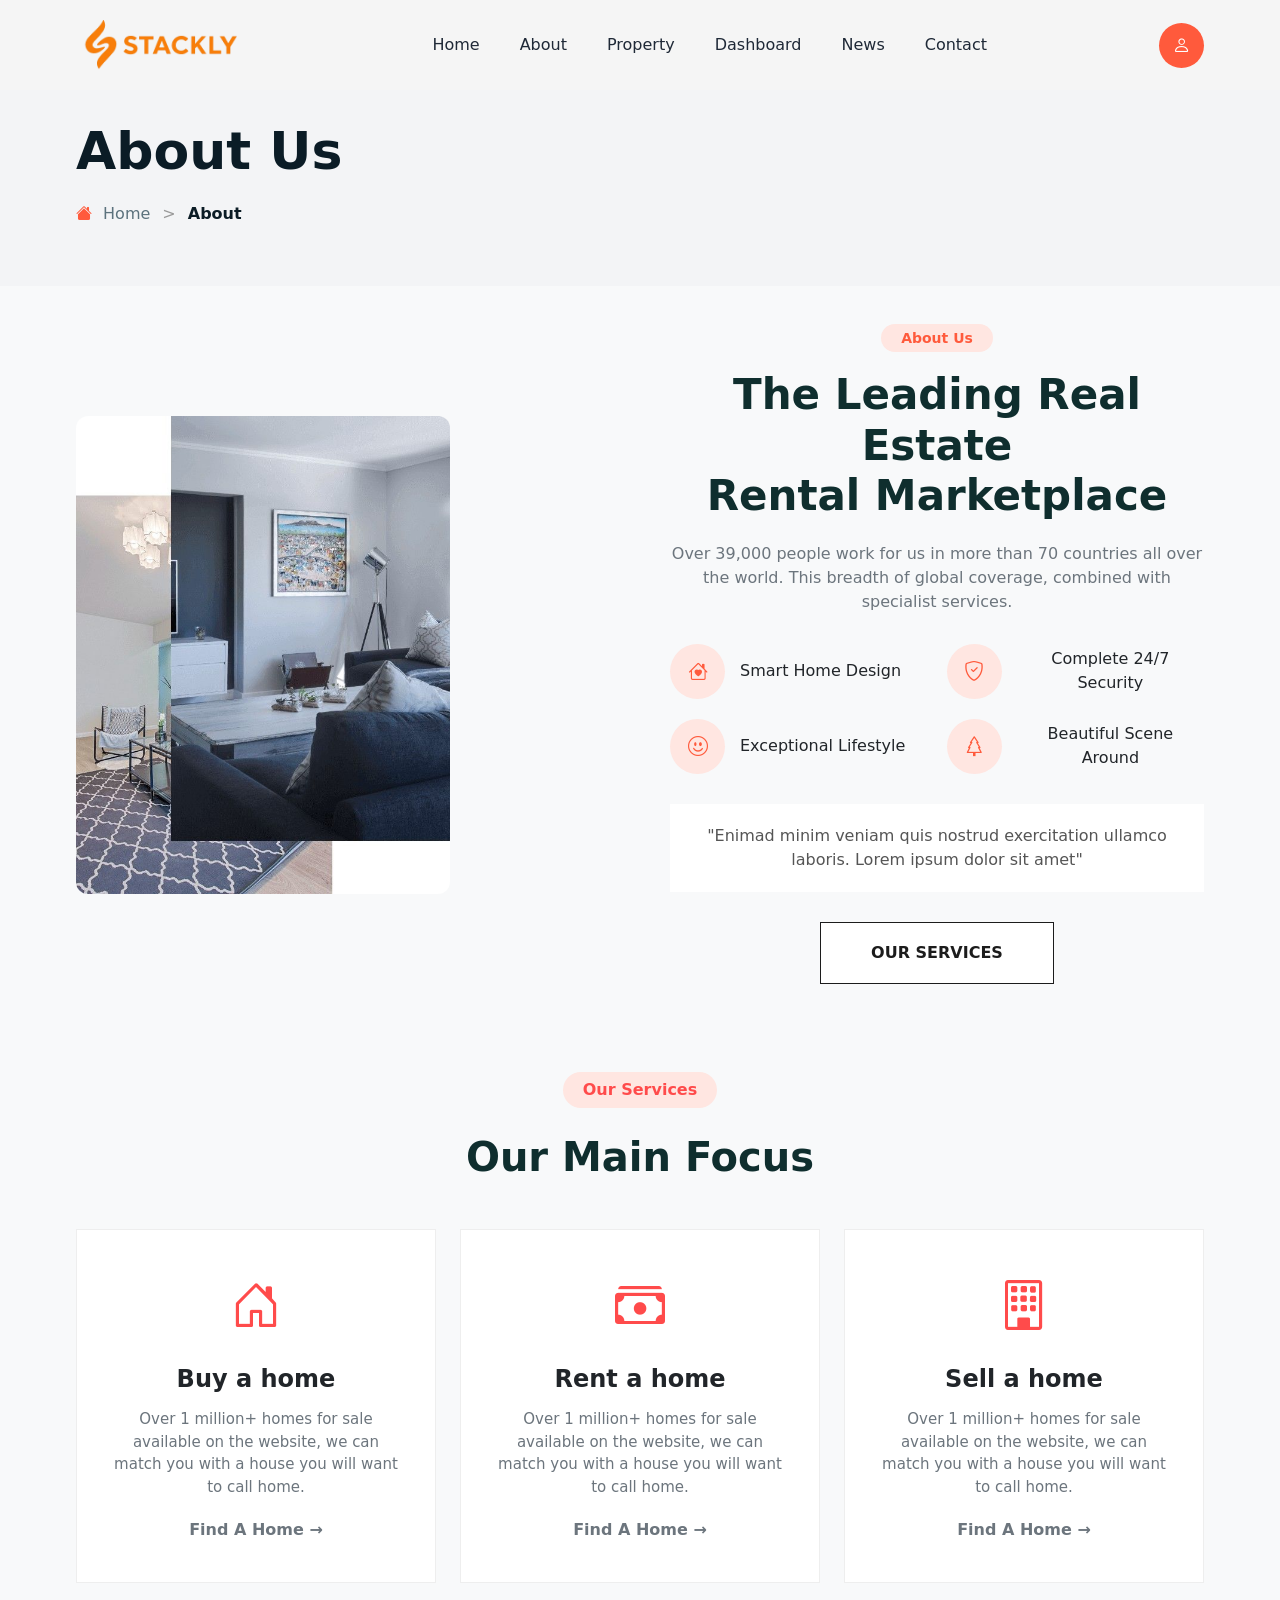
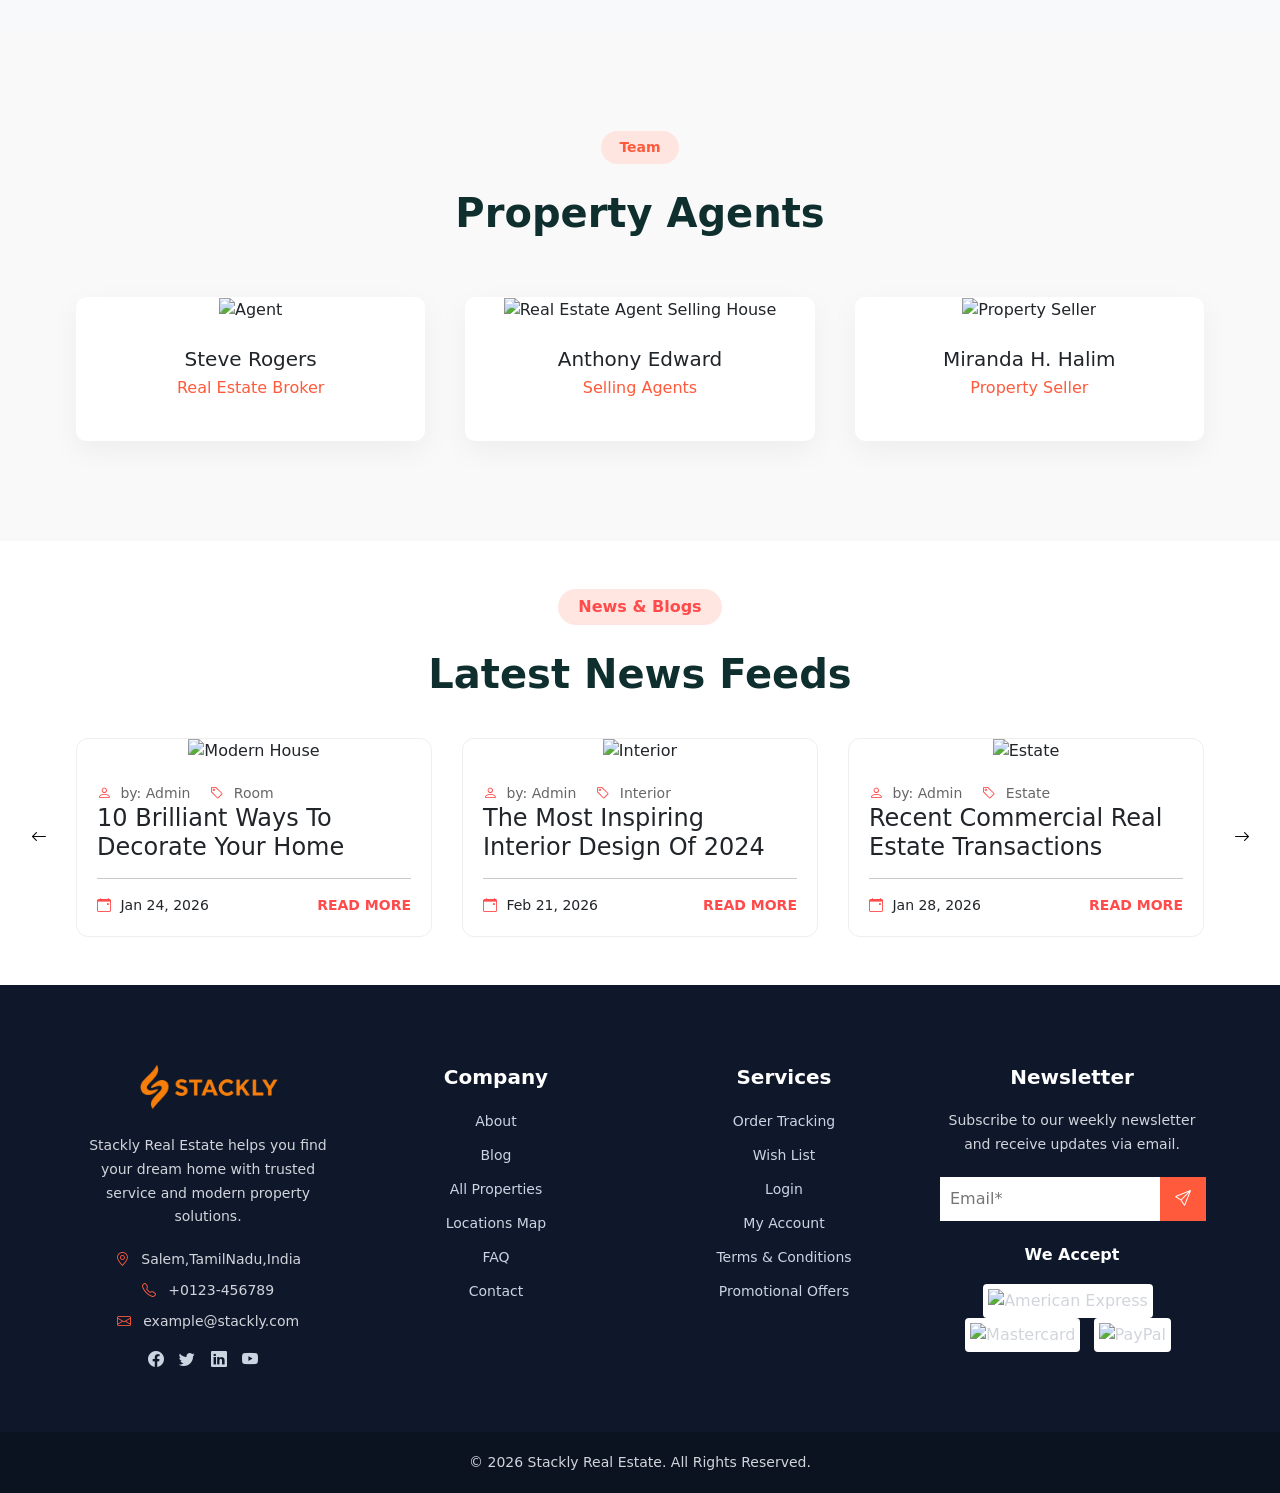
==== about.html @ e9a2924c "Add files via upload" ====
<!DOCTYPE html>
<html lang="en">
<head>
    <meta charset="UTF-8">
    <meta name="viewport" content="width=device-width, initial-scale=1.0">
    <title>About Us</title>
     <link href="https://cdn.jsdelivr.net/npm/bootstrap@5.3.2/dist/css/bootstrap.min.css" rel="stylesheet">
    <link href="https://cdn.jsdelivr.net/npm/bootstrap-icons@1.11.3/font/bootstrap-icons.css" rel="stylesheet">
    <link rel="stylesheet" href="style.css">
    <link rel="stylesheet" href="login.css">
    <link rel="stylesheet" href="about.css">
</head>
<body>
   <nav class="navbar navbar-expand-lg custom-navbar fixed-top">
  <div class="container">

    <!-- Logo -->
    <a class="navbar-brand" href="#">
      <img src="orglogo.webp" alt="Stackly" class="navbar-logo">
    </a>

    <!-- Toggle Button -->
    <button class="navbar-toggler" type="button"
            data-bs-toggle="collapse"
            data-bs-target="#mainNavbar">
      <span class="navbar-toggler-icon"></span>
    </button>

    <!-- Collapsible Content -->
    <div class="collapse navbar-collapse justify-content-between" id="mainNavbar">

      <!-- Menu -->
      <ul class="navbar-nav mx-auto">

        <li class="nav-item dropdown">
          <a class="nav-link dropdown-toggle" href="#"
             data-bs-toggle="dropdown">
            Home
          </a>
          <ul class="dropdown-menu">
            <li><a class="dropdown-item" href="index.html">Home 01</a></li>
            <li><a class="dropdown-item" href="#">Home 02</a></li>
          </ul>
        </li>

        <li class="nav-item">
          <a class="nav-link" href="about.html">About</a>
        </li>

        <li class="nav-item">
          <a class="nav-link" href="properties.html">Property</a>
        </li>

        <li class="nav-item">
          <a class="nav-link" href="dashboard.html">Dashboard</a>
        </li>

        <li class="nav-item">
          <a class="nav-link" href="news.html">News</a>
        </li>

        <li class="nav-item">
          <a class="nav-link" href="contact.html">Contact</a>
        </li>

      </ul>

<div class="dropdown profile-dropdown">
  <div class="user-circle dropdown-toggle"
       data-bs-toggle="dropdown">
    <i class="bi bi-person"></i>
  </div>

  <ul class="dropdown-menu dropdown-menu-end">
    <li><a class="dropdown-item" href="login.html">Login</a></li>
    <li><a class="dropdown-item" href="register.html">Register</a></li>
  </ul>
</div>

    </div>
  </div>
</nav>
<section class="about-header">
  <div class="container">
    <h1 class="about-title">About Us</h1>

    <div class="breadcrumb-area">
      <a href="index.html" class="home-link">
        <i class="bi bi-house-fill"></i> Home
      </a>
      <span class="separator">></span>
      <span class="current-page">About</span>
    </div>
  </div>
</section>

<section class="about-section">
  <div class="container about-wrapper">
    <div class="about-image">
      <img src="aboutimgestate.jpeg" alt="">
    </div>
    <div class="about-content">

      <span class="about-badge">About Us</span>

      <h2>The Leading Real Estate<br>Rental Marketplace</h2>

      <p class="about-text">
        Over 39,000 people work for us in more than 70 countries all over the world.
        This breadth of global coverage, combined with specialist services.
      </p>
      <div class="about-features">

        <div class="feature-item">
          <div class="feature-icon">
            <i class="bi bi-house-heart"></i>
          </div>
          <span>Smart Home Design</span>
        </div>

        <div class="feature-item">
          <div class="feature-icon">
            <i class="bi bi-shield-check"></i>
          </div>
          <span>Complete 24/7 Security</span>
        </div>

        <div class="feature-item">
          <div class="feature-icon">
            <i class="bi bi-emoji-smile"></i>
          </div>
          <span>Exceptional Lifestyle</span>
        </div>

        <div class="feature-item">
          <div class="feature-icon">
            <i class="bi bi-tree"></i>
          </div>
          <span>Beautiful Scene Around</span>
        </div>

      </div>
      <div class="about-quote">
        "Enimad minim veniam quis nostrud exercitation ullamco laboris.
        Lorem ipsum dolor sit amet"
      </div>
      <a href="error.html" class="our-service-btn">OUR SERVICES</a>

    </div>
  </div>
</section>
<section class="services-section py-5">
  <div class="container text-center">

    <span class="sub-title">Our Services</span>
    <h2 class="section-title mb-5">Our Main Focus</h2>

    <div class="row g-4">

      <div class="col-lg-4">
        <div class="service-card" onclick="activateCard(this)">
          <div class="icon-box1">
            <i class="bi bi-house-door"></i>
          </div>
          <h4>Buy a home</h4>
          <p>Over 1 million+ homes for sale available on the website, we can match you with a house you will want to call home.</p>
          <a href="error.html">Find A Home  &rarr;</a>
        </div>
      </div>
      <div class="col-lg-4">
        <div class="service-card" onclick="activateCard(this)">
          <div class="icon-box1">
            <i class="bi bi-cash-stack"></i>
          </div>
          <h4>Rent a home</h4>
          <p>Over 1 million+ homes for sale available on the website, we can match you with a house you will want to call home.</p>
          <a href="error.html">Find A Home  &rarr;</a>
        </div>
      </div>
      <div class="col-lg-4">
        <div class="service-card" >
          <div class="icon-box1">
           <i class="bi bi-building"></i>
          </div>
          <h4>Sell a home</h4>
          <p>Over 1 million+ homes for sale available on the website, we can match you with a house you will want to call home.</p>
          <a href="error.html">Find A Home  &rarr;</a>
        </div>
      </div>
       </div>
  </div>
</section>
<section class="team-section">
  <div class="container">

    <span class="sub-title">Team</span>
    <h2 class="section-title">Property Agents</h2>

    <div class="team-grid">
      <div class="team-card">
        <div class="team-img">
         <img src="https://images.unsplash.com/photo-1544723795-3fb6469f5b39?auto=format&fit=crop&w=400&q=70" alt="Agent">
          <div class="team-social">
            <a href="error.html"><i class="bi bi-facebook"></i></a>
            <a href="error.html"><i class="bi bi-twitter"></i></a>
            <a href="error.html"><i class="bi bi-linkedin"></i></a>
          </div>
        </div>
        <div class="team-content">
          <h4>Steve Rogers</h4>
          <p>Real Estate Broker</p>
        </div>
      </div>
      <div class="team-card">
        <div class="team-img">
          <img src="https://images.unsplash.com/photo-1600880292203-757bb62b4baf?auto=format&fit=crop&w=500&q=70" 
     alt="Real Estate Agent Selling House" 
     loading="lazy">
          <div class="team-social">
            <a href="error.html"><i class="bi bi-facebook"></i></a>
            <a href="error.html"><i class="bi bi-twitter"></i></a>
            <a href="error.html"><i class="bi bi-linkedin"></i></a>
          </div>
        </div>
        <div class="team-content">
          <h4>Anthony Edward</h4>
          <p>Selling Agents</p>
        </div>
      </div>
      <div class="team-card">
        <div class="team-img">
          <img src="https://images.unsplash.com/photo-1568602471122-7832951cc4c5?auto=format&fit=crop&w=400&q=70" 
     alt="Property Seller" 
     loading="lazy">
          <div class="team-social">
            <a href="error.html"><i class="bi bi-facebook"></i></a>
            <a href="error.html"><i class="bi bi-twitter"></i></a>
            <a href="error.html"><i class="bi bi-linkedin"></i></a>
          </div>
        </div>
        <div class="team-content">
          <h4>Miranda H. Halim</h4>
          <p>Property Seller</p>
        </div>
      </div>

    </div>
  </div>
  
</section>
<br>
  <br>
<section class="news-section">
  <div class="container">

    <span class="sub-title">News & Blogs</span>
    <h2 class="section-title">Latest News Feeds</h2>

    <div class="news-wrapper">
      <button class="slider-btns left-news" id="newsPrevBtn">
        <i class="bi bi-arrow-left"></i>
      </button>

      <div class="news-container">
        <div class="news-slider" id="newsSlider">
          <div class="news-card">
            <img src="https://images.unsplash.com/photo-1600585154340-be6161a56a0c" alt="Modern House">

            <div class="news-content">

              <div class="meta-row">
                <span><i class="bi bi-person"></i> by: Admin</span>
                <span><i class="bi bi-tag"></i> Room</span>
              </div>

              <h4>10 Brilliant Ways To Decorate Your Home</h4>

              <hr>

              <div class="bottom-row">
                <span><i class="bi bi-calendar-event"></i> Jan 24, 2026</span>
                <a href="error.html">READ MORE</a>
              </div>

            </div>
          </div>
          <div class="news-card">
            <img src="https://images.unsplash.com/photo-1505693416388-ac5ce068fe85" alt="Interior">

            <div class="news-content">

              <div class="meta-row">
                <span><i class="bi bi-person"></i> by: Admin</span>
                <span><i class="bi bi-tag"></i> Interior</span>
              </div>

              <h4>The Most Inspiring Interior Design Of 2024</h4>

              <hr>

              <div class="bottom-row">
                <span><i class="bi bi-calendar-event"></i> Feb 21, 2026</span>
                <a href="error.html">READ MORE</a>
              </div>

            </div>
          </div>
          <div class="news-card">
            <img src="https://images.unsplash.com/photo-1568605114967-8130f3a36994" alt="Estate">

            <div class="news-content">

              <div class="meta-row">
                <span><i class="bi bi-person"></i> by: Admin</span>
                <span><i class="bi bi-tag"></i> Estate</span>
              </div>

              <h4>Recent Commercial Real Estate Transactions</h4>

              <hr>

              <div class="bottom-row">
                <span><i class="bi bi-calendar-event"></i> Jan 28, 2026</span>
                <a href="error.html">READ MORE</a>
              </div>

            </div>
          </div>
          <div class="news-card">
            <img src="https://images.unsplash.com/photo-1600585154340-be6161a56a0c" alt="Property">

            <div class="news-content">

              <div class="meta-row">
                <span><i class="bi bi-person"></i> by: Admin</span>
                <span><i class="bi bi-tag"></i> Property</span>
              </div>

              <h4>Luxury Apartments With Modern Amenities</h4>

              <hr>

              <div class="bottom-row">
                <span><i class="bi bi-calendar-event"></i> Jan 25, 2026</span>
                <a href="error.html">READ MORE</a>
              </div>

            </div>
          </div>

        </div>
      </div>
      <button class="slider-btns right-news" id="newsNextBtn">
        <i class="bi bi-arrow-right"></i>
      </button>

    </div>
  </div>
</section>
<br>
<br>

<footer class="footer">

    <div class="container">
        <div class="row gy-5">
            <div class="col-lg-3 col-md-6 col-12">
                <div class="footer-logo mb-4">
                    <img src="orglogo.webp" alt="Stackly Logo" class="footer-logo-img">
                </div>

                <p class="footer-text">
                    Stackly Real Estate helps you find your dream home with trusted service and modern property solutions.
                </p>

                <ul class="footer-contact list-unstyled">
                    <li><i class="bi bi-geo-alt"></i> Salem,TamilNadu,India</li>
                    <li><i class="bi bi-telephone"></i> +0123-456789</li>
                    <li><i class="bi bi-envelope"></i> example@stackly.com</li>
                </ul>

                <div class="footer-social mt-3">
                    <a href="error.html"><i class="bi bi-facebook"></i></a>
                    <a href="error.html"><i class="bi bi-twitter"></i></a>
                    <a href="error.html"><i class="bi bi-linkedin"></i></a>
                    <a href="error.html"><i class="bi bi-youtube"></i></a>
                </div>
            </div>
            <div class="col-lg-3 col-md-6 col-12">
                <h5 class="footer-title">Company</h5>
                <ul class="footer-links list-unstyled">
                    <li><a href="about.html">About</a></li>
                    <li><a href="error.html">Blog</a></li>
                    <li><a href="properties.html">All Properties</a></li>
                    <li><a href="error.html">Locations Map</a></li>
                    <li><a href="error.html">FAQ</a></li>
                    <li><a href="contact.html">Contact</a></li>
                </ul>
            </div>
            <div class="col-lg-3 col-md-6 col-12">
                <h5 class="footer-title">Services</h5>
                <ul class="footer-links list-unstyled">
                    <li><a href="error.html">Order Tracking</a></li>
                    <li><a href="error.html">Wish List</a></li>
                    <li><a href="login.html">Login</a></li>
                    <li><a href="error.html">My Account</a></li>
                    <li><a href="error.html">Terms & Conditions</a></li>
                    <li><a href="error.html">Promotional Offers</a></li>
                </ul>
            </div>
            <div class="col-lg-3 col-md-6 col-12">
                <h5 class="footer-title">Newsletter</h5>

                <p class="footer-text">
                    Subscribe to our weekly newsletter and receive updates via email.
                </p>

                <div class="newsletter-box">
            <input type="email" placeholder="Email*" class="newsletter-input">
            <a href="error.html" class="newsletter-btn">
            <i class="bi bi-send"></i>
       </a>
   </div>

                <h6 class="footer-title mt-4">We Accept</h6>
                <div class="payment-icons">
                     <img src="https://upload.wikimedia.org/wikipedia/commons/3/30/American_Express_logo.svg" alt="American Express">
                <img src="https://upload.wikimedia.org/wikipedia/commons/0/04/Mastercard-logo.png" alt="Mastercard">
                <img src="https://upload.wikimedia.org/wikipedia/commons/b/b5/PayPal.svg" alt="PayPal">
                </div>
            </div>

        </div>
    </div>

    <div class="footer-bottom text-center">
        &copy; 2026 Stackly Real Estate. All Rights Reserved.
    </div>
</footer>
<script src="https://cdn.jsdelivr.net/npm/bootstrap@5.3.2/dist/js/bootstrap.bundle.min.js"></script>
<script src="about.js"></script>
    
</body>
</html>
---- style.css ----
body, html {
  overflow-x: hidden;
}

.custom-navbar {
  background-color: #f5f5f5;
  padding: 15px 0;
  z-index: 200;
}

.navbar-logo {
  height: 50px;
}

.navbar-nav .nav-link {
  font-size: 16px;
  font-weight: 500;
  color: #1f2937;
  margin: 0 12px;
  transition: 0.3s;
}

.navbar-nav .nav-link:hover {
  color: #ff5a3c;
}

.profile-dropdown {
  display: flex;
  align-items: center;
}

.user-circle {
  width: 45px;
  height: 45px;
  background: #ff5a3c;
  border-radius: 50%;
  display: flex;
  align-items: center;
  justify-content: center;
  cursor: pointer;
}

.user-circle i {
  color: #fff;
  font-size: 18px;
}

.dropdown-toggle::after {
  display: none ;
}

.dropdown-menu {
  border-radius: 12px;
  padding: 10px 0;
  min-width: 170px;
  border: none;
  box-shadow: 0 8px 20px rgba(0,0,0,0.08);
}

.dropdown-item:hover {
  background-color: #f2f2f2;
  color: #ff5a3c;
}
@media (max-width: 992px) {

  .navbar-collapse {
    text-align: center;
    padding: 20px 0;
  }

  .profile-dropdown {
    margin-top: 15px;
    display: flex;
    justify-content: center;
  }


 .navbar-nav .dropdown-item {
    text-align: center;
    padding: 8px 0;
  }

  
  .profile-dropdown .dropdown-menu {
    position: absolute;
    width: 200px;
    left: 50%;
    transform: translateX(-50%);
    margin-top: 10px;
  }

}
.hero-section {
    min-height: 100vh;
    background: #f5f7f8;
    padding-top: 80px;
    position: relative;
  z-index: 1;
}

.hero-left {
    padding: 80px;
}

.agency-label {
    font-size: 14px;
    color: #1b1b1b;
    display: inline-block;
    margin-bottom: 20px;
}

.agency-label i {
    color: #ff5a3c;
    margin-right: 6px;
}

.hero-title {
    font-size: 60px;
    font-weight: 800;
    line-height: 1.2;
    margin-bottom: 25px;
}

.hero-title span {
    color: #ff5a3c;
}

.hero-text {
    color: #6c757d;
    max-width: 450px;
    margin-bottom: 35px;
    border-left: 3px solid #dcdcdc;
    padding-left: 15px;
}

.hero-buttons {
    display: flex;
    align-items: center;
    gap: 20px;
}

.btn-enquiry {
    background: #ff5a3c;
    color: #fff;
    padding: 14px 28px;
    text-decoration: none;
    font-weight: 600;
    transition: 0.3s;
}

.btn-enquiry:hover {
    background: #e04e32;
}

.play-btn {
    width: 60px;
    height: 60px;
    background: #fff;
    border-radius: 50%;
    display: flex;
    justify-content: center;
    align-items: center;
    box-shadow: 0 4px 20px rgba(0,0,0,0.1);
    cursor: pointer;
}

.play-btn i {
    font-size: 24px;
    color: #ff5a3c;
}
.hero-right {
    position: relative;
    padding: 0;
}

.main-hero-img {
    width: 100%;
    height: 70vh;
    object-fit: cover;
}

.thumbnail-images {
    position: absolute;
    bottom: 30px;
    right: 40px;
    display: flex;
    gap: 15px;
}

.thumbnail-images img {
    width: 90px;
    height: 70px;
    object-fit: cover;
    cursor: pointer;
    border: 3px solid #fff;
    transition: 0.3s;
}

.thumbnail-images img:hover {
    transform: scale(1.1);
}
.icon-box {
    width: 70px;
    height: 70px;
    background: #f2f2f2;
    border-radius: 50%;
    display: flex;
    align-items: center;
    justify-content: center;
    box-shadow: 0 8px 20px rgba(0,0,0,0.1);
    transition: 0.3s ease;
    cursor: pointer;
}
@media (max-width: 768px) {

  .hero-section {
    min-height: auto;    
    padding-top: 90px;     
    padding-bottom: 40px;  
  }

  .hero-left {
    padding: 30px 20px;   
  }

  .hero-title {
    font-size: 42px;       
  }

  .about-section {
    padding: 40px 0;
  }
  .facility-section {
    padding: 40px 0;
  }


}

.icon-box i {
    font-size: 28px;
    color: #ff4b4b;
}

.icon-box:hover {
    transform: scale(1.1);
}
.about-section {
  padding: 60px 0;
  background: #f8f9fa;
}

.about-wrapper {
  display: flex;
  align-items: center;
  gap: 60px;
}
.about-images {
  width: 35%;
   
}
.about-images img {
  width: 100%;
  border-radius: 10px;
  object-fit: cover;
  display: block;
  margin-left: 0px;
}
.about-content {
  width: 50%;
}

.sub-title {
  color: #ff4b4b;
  font-weight: 600;
  margin-bottom: 15px;
  display: inline-block;
   /* color: #ff5a3c; */
  padding: 6px 20px;
  border-radius: 20px;
  background: #ffe6e1;
}

.about-content h2 {
  font-size: 42px;
  font-weight: 700;
  color: #0f2e2e;
  margin-bottom: 20px;
}

.about-text {
  color: #666;
  margin-bottom: 30px;
}
.about-card {
    display: flex;
    align-items: flex-start;
    gap: 20px;
    padding: 25px;
    background: #fff;
    border: 1px solid #eee;
    margin-bottom: 20px;
    position: relative;
    transition: all 0.3s ease;
}
.about-card::before {
    content: "";
    position: absolute;
    left: 0;
    top: 0;
    width: 4px;
    height: 0;
    background: #ff4b4b;
    transition: height 0.3s ease;
}
.about-card:hover::before {
    height: 100%;
}
.about-card:hover {
    box-shadow: 0 8px 20px rgba(0,0,0,0.05);
}

.about-card .icon {
  font-size: 30px;
  color: #ff4b4b;
}

.about-card h5 {
  font-weight: bolder;
  margin-bottom: 8px;
}

.about-card p {
  font-size: 14px;
  color: #777;
}
.about-card.active h5 {
  border-left: 4px solid #ff4b4b;
  
}
@media (max-width: 768px) {

  .about-wrapper {
    flex-direction: column;
    gap: 30px;
  }

  .about-images {
    width: 100%;
    order: -1;  
  }

  .about-images img {
    width: 100%;
    height: 260px;
    object-fit: cover;
    margin-left: 0 ;
    border-radius: 12px;
  }

  .about-content {
    width: 100%;
  }

  .about-content h2 {
    font-size: 32px;  
    line-height: 1.2;
  }

}


.facility-section {
  background: #f8f9fa;
  padding: 60px 0;
}
.main-title {
  font-size: 48px;
  font-weight: 800;
  color: #0f2e2e;
  margin-bottom: 20px;
}

.desc {
  color: #6c757d;
  margin-bottom: 30px;
}

.image-box img {
  width: 100%;
  border-radius: 15px;
  transition: transform 0.6s ease;
}

.image-box img:hover {
  transform: scale(1.05);
}


.animate {
  opacity: 0;
  transform: translateY(60px);
  transition: opacity 0.9s ease, transform 0.9s ease;
}

.animate.show {
  opacity: 1;
  transform: translateY(0);
}


@media (max-width: 768px) {
  .main-title {
    font-size: 32px;
  }

  .facility-section {
    padding: 50px 0;
  }
}

.image-box img {
  width: 100%;
  border-radius: 15px;
  transition: transform 0.6s ease;
}

.image-box img:hover {
  transform: scale(1.05);
}

.main-title {
  font-size: 48px;
  font-weight: 800;
  color: #0f2e2e;
  margin-bottom: 20px;
}

.desc {
  color: #6c757d;
  margin-bottom: 30px;
}
.image-box {
  position: relative;
}

.image-box img {
  width: 100%;
  border-radius: 12px;
  object-fit: cover;
}
.play-btn {
  position: absolute;
  top: 50%;
  left: 50%;
  transform: translate(-50%, -50%);
  width: 80px;
  height: 80px;
  background: #ff4b4b;
  border-radius: 50%;
  display: flex;
  align-items: center;
  justify-content: center;
  color: white;
  font-size: 32px;
  text-decoration: none;
  box-shadow: 0 10px 30px rgba(255,75,75,0.4);
}
.check-item {
  position: relative;
  padding-left: 40px;
  margin-bottom: 18px;
  opacity: 0;
  transform: translateY(20px);
  transition: all 0.6s ease;
}
.check-item::before {
  content: "✓";
  position: absolute;
  left: 0;
  top: 2px;
  width: 24px;
  height: 24px;
  background: #ffe5e5;
  color: #ff4b4b;
  border-radius: 50%;
  display: flex;
  align-items: center;
  justify-content: center;
  font-size: 14px;
}
.fade-left,
.fade-right {
  opacity: 0;
  transition: all 0.9s ease;
}

.fade-left {
  transform: translateX(-60px);
}

.fade-right {
  transform: translateX(60px);
}

.fade-left.active,
.fade-right.active {
  opacity: 1;
  transform: translateX(0);
}
.check-item.show {
  opacity: 1;
  transform: translateY(0);
}
@media (max-width: 768px) {
  .main-title {
    font-size: 32px;
  }

  .play-btn {
    width: 60px;
    height: 60px;
    font-size: 24px;
  }
}
.services-section {
  background: #f8f9fa;
}

.sub-title {
  color: #ff4b4b;
  font-weight: 600;
}

.section-title {
  font-size: 42px;
  font-weight: 800;
  color: #0f2e2e;
}
.service-card {
  background: #fff;
  padding: 40px 30px;
  border: 1px solid #eee;
  position: relative;
  transition: 0.3s ease;
  cursor: pointer;
  overflow: hidden;
  box-sizing: border-box;
}
.service-card::after {
  content: "";
  position: absolute;
  left: 0;
  bottom: 0;
  height: 4px;
  width: 0;
  background: #ff4b4b;
  transition: width 0.3s ease;
}
.service-card.active::after {
  width: 100%;
 
}

 .icon-box1 {
  font-size: 50px;
  color: #ff4b4b;
  margin-bottom: 20px;
  transition: 0.3s;
  align-items: center;
  justify-content: center;
  display: flex;
} 
.service-card h4 {
  font-weight: 700;
  margin-bottom: 15px;
  transition: 0.3s;
}
.service-card p {
  color: #6c757d;
  font-size: 15px;
  margin-bottom: 20px;
}
.service-card a {
  text-decoration: none;
  font-weight: 600;
  color: #6c757d;
  transition: 0.3s;
}
.service-card:hover {
  transform: translateY(-5px);
  box-shadow: 0 10px 30px rgba(0,0,0,0.05);
   border-bottom: 3px solid #ff4b4b;
    /* opacity: 0;
    visibility: hidden; */
    list-style: none;
    transform: translateY(10px);
    transition: all 0.3s ease;
}

.service-card:hover h4,
.service-card:hover a {
  color: #ff4b4b;
}

.service-card:hover .icon-box {
  transform: scale(1.1);
}
@media (max-width: 768px) {
  .section-title {
    font-size: 30px;
  }
}

@media (max-width: 768px) {

  .icon-box1 {
    width: 70px;
    height: 70px;
  }

  .icon-box1 i {
    font-size: 28px;
  }

}
.apartment-section{
  padding:80px 0;
}

.container{
  width:90%;
  max-width:1200px;
  margin:auto;
  text-align:center;
}

.sub-title{
  color:#ff4b4b;
  font-weight:600;
}

.section-title{
  font-size:48px;
  font-weight:800;
  margin:10px 0 40px;
  color:#0f2e2e;
}

.apartment-tabs{
  display:flex;
  justify-content:center;
  gap:40px;
  flex-wrap:wrap;
  margin-bottom:60px;
}

.tab-btn{
  background:none;
  border:none;
  font-size:20px;
  font-weight:600;
  cursor:pointer;
  position:relative;
  padding-bottom:6px;
  transition:0.3s;
}

.tab-btn::after{
  content:"";
  position:absolute;
  left:0;
  bottom:0;
  height:2px;
  width:0;
  background:#ff4b4b;
  transition:0.3s;
}

.tab-btn.active{
  color:#ff4b4b;
}

.tab-btn.active::after{
  width:100%;
}

.plan-content{
  display:none;
  animation:fadeIn 0.4s ease;
}

.plan-content.active{
  display:block;
}

.plan-wrapper{
  display:flex;
  align-items:center;
  gap:60px;
  text-align:left;
}

.plan-details h3{
  font-size:36px;
  margin-bottom:20px;
  color:#0f2e2e;
}

.plan-details p{
  color:#6c757d;
  margin-bottom:30px;
  line-height:1.6;
}

.spec-item{
  display:flex;
  justify-content:space-between;
  position:relative;
  padding:10px 0;
  color:#6c757d;
}

.spec-item::before{
  content:"";
  position:absolute;
  left:0;
  right:0;
  top:50%;
  border-bottom:1px dotted #cfd8dc;
  z-index:0;
}

.spec-item span{
  background:#f8f9fa;
  padding:0 10px;
  position:relative;
  z-index:1;
}

.plan-image img{
  width:100%;
  max-width:500px;
}

@keyframes fadeIn{
  from{opacity:0; transform:translateY(10px);}
  to{opacity:1; transform:translateY(0);}
}

@media(max-width:768px){
  .plan-wrapper{
    flex-direction:column;
  }

  .section-title{
    font-size:30px;
  }
}


.container1 {
  text-align: center;
  padding: 50px 0;
}

.sub-title {
  color: #ff4b4b;
  font-weight: 600;
}

.section-title {
  font-size: 40px;
  font-weight: 800;
}

.area-wrapper {
  position: relative;
  max-width: 1200px;
  margin: auto;
}

.slider-container1 {
  overflow: hidden;
}

.area-slider {
  display: flex;
  gap: 30px;
  transition: transform 0.5s ease;
}

.area-card {
  flex: 0 0 calc(33.333% - 20px);
  background: #fff;
  border: 1px solid #eee;
}

.area-image {
  position: relative;
}

.area-image img {
  width: 100%;
  height: 250px;
  object-fit: cover;
}

.property-count {
  position: absolute;
  top: 15px;
  left: 15px;
  background: white;
  padding: 6px 14px;
  border-radius: 20px;
  font-size: 12px;
  font-weight: 600;
}

.area-content {
  padding: 20px;
}

.area-content h4 {
  margin: 10px 0;
}

.area-content a {
  color: #ff4b4b;
  text-decoration: none;
  font-weight: 600;
}

.slider-btn {
  position: absolute;
  top: 50%;
  transform: translateY(-50%);
  width: 55px;
  height: 55px;
  border-radius: 50%;
  border: none;
 font-weight: 600;
  font-size: 20px;
  cursor: pointer;
}
.slider-btn:hover{
  background-color: #e04e32;
  color:white;
}

.left-btn { left: -60px; }
.right-btn { right: -60px; }

@media (max-width: 992px) {
  .area-card {
    flex: 0 0 calc(50% - 15px);
  }
}

@media (max-width: 768px) {
  .area-card {
    flex: 0 0 100%;
  }

  .area-slider {
    overflow-x: auto;
    scroll-behavior: smooth;
  }

  .area-slider::-webkit-scrollbar {
    display: none;
  }

  .slider-btn {
    display: none;
  }
}
.amenity-card {
  background: #fff;
  padding: 40px 30px;
  border-radius: 12px;
  transition: all 0.4s ease;
  text-align: left;
  position: relative;
  overflow: hidden;
}

.amenity-icon {
  width: 90px;
  height: 90px;
  background: #f4e6e3;
  border-radius: 50%;
  display: flex;
  align-items: center;
  justify-content: center;
  font-size: 35px;
  color: #ff4b4b;
  margin-bottom: 25px;
  transition: all 0.4s ease;
}
.amenity-number {
  color: #ff4b4b;
  font-weight: 600;
  display: block;
  margin-bottom: 10px;
  transition: all 0.4s ease;
}

.amenity-card h4 {
  font-weight: 700;
  margin-bottom: 15px;
  transition: all 0.4s ease;
}

.amenity-card p {
  color: #6c757d;
  transition: all 0.4s ease;
}

.amenity-card:hover {
  background: #ff5a3c;
  transform: translateY(-8px);
}

.amenity-card:hover h4,
.amenity-card:hover p,
.amenity-card:hover .amenity-number {
  color: #fff;
}

.amenity-card:hover .amenity-icon {
  background: #fff;
  color: #ff5a3c;
}
.amenities-grid {
  display: grid;
  grid-template-columns: repeat(4, 1fr);
  gap: 30px;
}
@media (max-width: 992px) {
  .amenities-grid {
    grid-template-columns: repeat(2, 1fr);
  }
}

@media (max-width: 768px) {
  .amenities-grid {
    grid-template-columns: 1fr;
  }
}
.testimonial-section {
  position: relative;
  padding: 100px 0;
  background: url('https://images.unsplash.com/photo-1600585154340-be6161a56a0c') center/cover no-repeat;
  color: #fff;
}

.overlay {
  position: absolute;
  inset: 0;
  background: rgba(0,0,0,0.6);
}

.testimonial-container {
  position: relative;
  z-index: 2;
}

.testimonial-header {
  display: flex;
  justify-content: space-between;
  align-items: center;
  margin-bottom: 50px;
}

.testimonial-arrows {
  display: flex;
  gap: 10px;
}

.testi-btn {
  width: 55px;
  height: 55px;
  border: none;
  cursor: pointer;
  font-size: 18px;
}

.prevBtn {
  background: #ff5a3c;
  color: #fff;
}

.nextBtn {
  background: #ff5a3c;
  color: #fff;
}

.testimonial-wrapper {
  overflow: hidden;
}

.testimonial-slider {
  display: flex;
  transition: transform 0.5s ease;
}

.testimonial-card {
  min-width: 100%;
  background: #fff;
  color: #333;
  padding: 40px;
  border-radius: 12px;
  position: relative;
}

.testimonial-card::after {
  content: "";
  position: absolute;
  bottom: 0;
  left: 0;
  height: 4px;
  width: 0;
  background: #ff5a3c;
  transition: 0.4s;
}

.testimonial-card.active::after {
  width: 100%;
}

.client-info {
  display: flex;
  align-items: center;
  gap: 15px;
  margin-bottom: 20px;
}

.client-info img {
  width: 60px;
  height: 60px;
  border-radius: 50%;
}

.client-info span {
  font-size: 12px;
  color: #777;
}

.stars {
  margin-left: auto;
}

.stars i {
  color: #ffb400;
}

@media (max-width: 768px) {
  .testimonial-header {
    flex-direction: column;
    align-items: flex-start;
  }
}
.newsletter-btn {
    background: #ff5a3c;
    padding: 10px 15px;
    display: flex;
    align-items: center;
    justify-content: center;
    color: #fff;
    text-decoration: none;
    cursor: pointer;
}

.newsletter-btn:hover {
    background: #e14b30;
    color: #fff;
} 
.footer {
    background: #0f172a;
    color: #d1d5db;
    padding: 80px 0 0;
}

.footer-logo-img {
    height: 45px;
}

.footer-text {
    font-size: 14px;
    line-height: 1.7;
    margin-bottom: 20px;
}

.footer-title {
    color: #ffffff;
    font-weight: 600;
    margin-bottom: 20px;
}

.footer-links li {
    margin-bottom: 10px;
}

.footer-links a {
    text-decoration: none;
    color: #cbd5e1;
    font-size: 14px;
    transition: 0.3s;
}

.footer-links a:hover {
    color: #ff5a3c;
    padding-left: 5px;
}

.footer-contact li {
    font-size: 14px;
    margin-bottom: 10px;
}

.footer-contact i {
    margin-right: 8px;
    color: #ff5a3c;
}

.footer-social a {
    display: inline-block;
    margin-right: 10px;
    color: #cbd5e1;
    font-size: 16px;
    transition: 0.3s;
}

.footer-social a:hover {
    color: #ff5a3c;
}
.newsletter-box {
    display: flex;
    margin-top: 10px;
}

.newsletter-input {
    flex: 1;
    padding: 10px;
    border: none;
    outline: none;
}

.newsletter-btn {
    background: #ff5a3c;
    border: none;
    padding: 0 15px;
    color: #fff;
    cursor: pointer;
}

.newsletter-btn:hover {
    background: #e14b30;
}

.payment-icons img {
    height: 28px;
    margin-right: 8px;
    background: #fff;
    padding: 5px;
    border-radius: 4px;
}

.footer-bottom {
    background: #0b1220;
    padding: 20px 0;
    font-size: 14px;
    margin-top: 60px;
}


.newsletter-btn {
    background: #ff5a3c;
    padding: 10px 15px;
    display: flex;
    align-items: center;
    justify-content: center;
    color: #fff;
    text-decoration: none;
    cursor: pointer;
}

.newsletter-btn:hover {
    background: #e14b30;
    color: #fff;
}
---- login.css ----
body, html {
overflow-x: hidden;
}

.custom-navbar {
background-color: #f5f5f5;
padding: 15px 0;
z-index: 200;
}

.navbar-logo {
height: 50px;
}

.navbar-nav .nav-link {
font-size: 16px;
font-weight: 500;
color: #1f2937;
margin: 0 12px;
transition: 0.3s;
}

.navbar-nav .nav-link:hover {
color: #ff5a3c;
}

.profile-dropdown {
display: flex;
align-items: center;
}

.user-circle {
width: 45px;
height: 45px;
background: #ff5a3c;
border-radius: 50%;
display: flex;
align-items: center;
justify-content: center;
cursor: pointer;
}

.user-circle i {
color: #fff;
font-size: 18px;
}

.dropdown-toggle::after {
display: none;
}

.dropdown-menu {
border-radius: 12px;
padding: 10px 0;
min-width: 170px;
border: none;
box-shadow: 0 8px 20px rgba(0,0,0,0.08);
}

.dropdown-item:hover {
background-color: #f2f2f2;
color: #ff5a3c;
}
@media (max-width: 992px) {

  .navbar-collapse {
    text-align: center;
    padding: 20px 0;
  }

  .profile-dropdown {
    margin-top: 15px;
    display: flex;
    justify-content: center;
  }


 .navbar-nav .dropdown-item {
    text-align: center;
    padding: 8px 0;
  }

  
  .profile-dropdown .dropdown-menu {
    position: absolute;
    width: 200px;
    left: 50%;
    transform: translateX(-50%);
    margin-top: 10px;
  }

}
.account-header {
background: #f3f4f6;
padding: 120px 0 60px;
}

.account-title {
font-size: 48px;
font-weight: 800;
color: #0b1c26;
margin-bottom: 20px;
}

.breadcrumb-area {
display: flex;
align-items: center;
font-size: 16px;
}

.home-link {
text-decoration: none;
font-weight: 500;
color: #5c727d;
}

.home-link i {
margin-right: 6px;
color: #ff5a3c;
}

.separator {
margin: 0 12px;
color: #999;
}

.current-page {
color: #0b1c26;
font-weight: 600;
}

.login-section {
padding: 80px 0 100px;
}

.login-main-title {
font-size: 48px;
font-weight: 800;
color: #0b1c26;
}

.custom-input {
height: 60px;
border-radius: 0;
border: 1px solid #dce4ea;
padding-left: 20px;
}

.custom-input:focus {
box-shadow: none;
border-color: #ff5a3c;
}

.btn-theme {
background: #ff5a3c;
color: #fff;
padding: 14px 40px;
border: none;
font-weight: 600;
}

.btn-theme:hover {
background: #e14b30;
}

.register-title {
font-weight: 800;
font-size: 20px;
margin-bottom: 20px;
}

.register-text {
color: #6c757d;
margin-bottom: 25px;
line-height: 1.6;
}

.footer {
    background: #0f172a;
    color: #d1d5db;
    padding: 80px 0 0;
}

.footer-logo-img {
    height: 45px;
}

.footer-text {
    font-size: 14px;
    line-height: 1.7;
    margin-bottom: 20px;
}

.footer-title {
    color: #ffffff;
    font-weight: 600;
    margin-bottom: 20px;
}

.footer-links li {
    margin-bottom: 10px;
}

.footer-links a {
    text-decoration: none;
    color: #cbd5e1;
    font-size: 14px;
    transition: 0.3s;
}

.footer-links a:hover {
    color: #ff5a3c;
    padding-left: 5px;
}

.footer-contact li {
    font-size: 14px;
    margin-bottom: 10px;
}

.footer-contact i {
    margin-right: 8px;
    color: #ff5a3c;
}

.footer-social a {
    display: inline-block;
    margin-right: 10px;
    color: #cbd5e1;
    font-size: 16px;
    transition: 0.3s;
}

.footer-social a:hover {
    color: #ff5a3c;
}
.newsletter-box {
    display: flex;
    margin-top: 10px;
}

.newsletter-input {
    flex: 1;
    padding: 10px;
    border: none;
    outline: none;
}

.newsletter-btn {
    background: #ff5a3c;
    border: none;
    padding: 0 15px;
    color: #fff;
    cursor: pointer;
}

.newsletter-btn:hover {
    background: #e14b30;
}

.payment-icons img {
    height: 28px;
    margin-right: 8px;
    background: #fff;
    padding: 5px;
    border-radius: 4px;
}

.footer-bottom {
    background: #0b1220;
    padding: 20px 0;
    font-size: 14px;
    margin-top: 60px;
}


.newsletter-btn {
    background: #ff5a3c;
    padding: 10px 15px;
    display: flex;
    align-items: center;
    justify-content: center;
    color: #fff;
    text-decoration: none;
    cursor: pointer;
}

.newsletter-btn:hover {
    background: #e14b30;
    color: #fff;
}
---- about.css ----
body,html{
    overflow-x: hidden;
}
.custom-navbar {
    background-color: #f5f5f5;
    padding: 15px 0;
}
.logo-icon {
    font-size: 24px;
    color: #ff5a3c;
    margin-right: 8px;
}

.navbar-logo {
    height: 50px;
    width: auto;
}
.brand-name {
    font-size: 22px;
    font-weight: 600;
    color: #1f2937;
}
.navbar-nav .nav-link {
    font-size: 16px;
    font-weight: 500;
    color: #1f2937;
    margin: 0 12px;
    transition: 0.3s;
}

.navbar-nav .nav-link:hover {
    color: #ff5a3c;
}
.nav-icons .icon-box {
        width: 50px;
    height: 50px;
    background: #f2f2f2;
    display: flex;
    align-items: center;
    justify-content: center;
    margin-left: 10px;
    cursor: pointer;
    position: relative;
    transition: all 0.3s ease;
}

.nav-icons .icon-box:hover {
    background-color: #ff5a3c;
    color: #fff;
}

.nav-icons i {
    font-size: 20px;
}

.cart-badge {
    position: absolute;
    top: 6px;
    right: 8px;
    min-width: 18px;
    height: 18px;
    padding: 0 5px;
    background: #ff5a3c;
    color: #fff;
    font-size: 11px;
    font-weight: 600;
    border-radius: 50px;
    display: flex;
    align-items: center;
    justify-content: center;
}
.dropdown-hover {
    position: relative;
}
.custom-dropdown {
    position: absolute;
    top: 100%;
    left: 0;
    width: 200px;
    background: #ffffff;
    list-style: none;
    padding: 15px 0;
    margin: 0;
    box-shadow: 0 10px 25px rgba(0,0,0,0.08);
    opacity: 0;
    visibility: hidden;
    transform: translateY(10px);
    transition: all 0.3s ease;
    border-top: 3px solid #ff5a3c;
}
.custom-dropdown li {
    padding: 8px 20px;
}

.custom-dropdown li a {
    text-decoration: none;
    color: #444;
    font-size: 15px;
    display: block;
    transition: 0.2s;
}

.custom-dropdown li a:hover {
    color: #ff5a3c;
}
.dropdown-hover:hover .custom-dropdown {
    opacity: 1;
    visibility: visible;
    transform: translateY(0);
}
.account-header {
    background: #f3f4f6;
    padding: 40px 20px 20px;
    text-align: left;

}

/* .account-header {
    background: #f3f4f6;
    padding: 40px 20px 20px;

}

.account-heading {
    font-size: 42px;
    font-weight: 700;
    color: #0b1c26;
    margin-bottom: 15px;
}

.breadcrumb-area {
    display: flex;
    align-items: center;
    font-size: 15px;
}

.home-link {
    text-decoration: none;
    font-weight: 500;
    color: #5c727D;
}

.home-link i {
    margin-right: 6px;
    color: orangered;
}

.separator {
    margin: 0 10px;
    color: #888;
}

.current-page {
    color: #071c1F;
} */
 .about-header {
  background: #f3f4f6;
  padding: 120px 0 60px; 
  /* position: relative; */
}
.about-header h1 {
  font-size: 52px;
  font-weight: 800;
  color: #0b1c26;
  margin-bottom: 20px;
  text-align: left;

}

.about-title  {
  font-size: 48px;
  font-weight: 800;
  color: #0b1c26;
  margin-bottom: 20px;
  
}

.breadcrumb-area {
  display: flex;
  align-items: center;
  font-size: 16px;
}

.home-link {
  text-decoration: none;
  font-weight: 500;
  color: #5c727d;
}

.home-link i {
  margin-right: 6px;
  color: #ff5a3c;
}

.separator {
  margin: 0 12px;
  color: #999;
}

.current-page {
  color: #0b1c26;
  font-weight: 600;
}
.about-section {
  padding: 40px 0;
  background: #f8f9fa;
}

.about-wrapper {
  display: flex;
  align-items: center;
  gap: 60px;
  justify-content: space-between;
  flex-wrap: wrap;
}
.about-image {
  position: relative;
  flex: 1;
}

.about-image img {
  width: 70%;
  border-radius: 12px;
  display: block;
}

.about-content {
  flex: 1;
}

.about-badge {
  background: #ffe6e1;
  color: #ff5a3c;
  padding: 6px 20px;
  border-radius: 20px;
  font-size: 14px;
  font-weight: 600;
}

.about-content h2 {
  font-size: 42px;
  font-weight: 800;
  margin: 20px 0;
  color: #0f2e2e;
}

.about-text {
  color: #6c757d;
  margin-bottom: 30px;
}
.about-features {
  display: grid;
  grid-template-columns: repeat(2, 1fr);
  gap: 20px;
  margin-bottom: 30px;
}

.feature-item {
  display: flex;
  align-items: center;
  gap: 15px;
}

.feature-icon {
  width: 55px;
  height: 55px;
  background: #ffe6e1;
  border-radius: 50%;
  display: flex;
  align-items: center;
  justify-content: center;
  color: #ff5a3c;
  font-size: 20px;
}
.about-quote {
  background: #fff;
  padding: 20px;
  margin-bottom: 30px;
  color: #555;
}
.about-quote:hover{
     border-left: 4px solid #ff5a3c;
}
.our-service-btn {
  display: inline-block;
  padding: 18px 50px;
  font-weight: 600;
  text-transform: uppercase;
  text-decoration: none;
  border: 1.5px solid #1c1c1c;
  color: #1c1c1c;
  background: #ffffff;
  transition: all 0.4s ease;
}

.our-service-btn:hover {
  background: #ff5a3c;
  color: #ffffff;
  border-color: #ff5a3c;
}

@media (max-width: 992px) {
  .about-wrapper {
    flex-direction: column;
  }

  .about-video {
    display: none;
  }
}
.user-wrapper {
  position: relative;
}

.user-circle {
  width: 45px;
  height: 45px;
  background: #ff5a3c;
  color: #fff;
  border-radius: 50%;
  display: flex;
  align-items: center;
  justify-content: center;
  font-weight: 600;
  cursor: pointer;
}

.user-wrapper .custom-dropdown {
  position: absolute;
  top: 60px;
  right: 0;
  background: #fff;
  list-style: none;
  padding: 15px 0;
  width: 180px;
  box-shadow: 0 10px 30px rgba(0,0,0,0.1);
  display: none;
  border-top: 3px solid #ff5a3c;
}

.user-wrapper .custom-dropdown li {
  padding: 10px 20px;
}

.user-wrapper .custom-dropdown li a {
  text-decoration: none;
  color: #333;
}

.user-wrapper .custom-dropdown li:hover {
  background: #f5f5f5;
}

.user-wrapper .custom-dropdown.show {
  display: block;
}
.footer {
    background: #0f172a;
    color: #d1d5db;
    padding: 80px 0 0;
}

.footer-logo-img {
    height: 45px;
}

.footer-text {
    font-size: 14px;
    line-height: 1.7;
    margin-bottom: 20px;
}

.footer-title {
    color: #ffffff;
    font-weight: 600;
    margin-bottom: 20px;
}

.footer-links li {
    margin-bottom: 10px;
}

.footer-links a {
    text-decoration: none;
    color: #cbd5e1;
    font-size: 14px;
    transition: 0.3s;
}

.footer-links a:hover {
    color: #ff5a3c;
    padding-left: 5px;
}

.footer-contact li {
    font-size: 14px;
    margin-bottom: 10px;
}

.footer-contact i {
    margin-right: 8px;
    color: #ff5a3c;
}

.footer-social a {
    display: inline-block;
    margin-right: 10px;
    color: #cbd5e1;
    font-size: 16px;
    transition: 0.3s;
}

.footer-social a:hover {
    color: #ff5a3c;
}
.newsletter-box {
    display: flex;
    margin-top: 10px;
}

.newsletter-input {
    flex: 1;
    padding: 10px;
    border: none;
    outline: none;
}

.newsletter-btn {
    background: #ff5a3c;
    border: none;
    padding: 0 15px;
    color: #fff;
    cursor: pointer;
}

.newsletter-btn:hover {
    background: #e14b30;
}

.payment-icons img {
    height: 28px;
    margin-right: 8px;
    background: #fff;
    padding: 5px;
    border-radius: 4px;
}

.footer-bottom {
    background: #0b1220;
    padding: 20px 0;
    font-size: 14px;
    margin-top: 60px;
}
.user-circle {
    width: 45px;
    height: 45px;
    background: #ff5a3c;
    border-radius: 50%;
    color: white;
    font-weight: 600;
    font-size: 18px;

    display: flex;
    align-items: center;
    justify-content: center;

    cursor: pointer;
}

.team-section {
  padding: 100px 0;
  background: #f9f9f9;
  text-align: center;
}

.team-section .sub-title {
  background: #ffe5e0;
  color: #ff5a3c;
  padding: 6px 18px;
  border-radius: 20px;
  font-size: 14px;
  display: inline-block;
  margin-bottom: 15px;
}

.team-section .section-title {
  font-size: 40px;
  font-weight: 700;
  margin-bottom: 60px;
}

.team-grid {
  display: grid;
  grid-template-columns: repeat(3, 1fr);
  gap: 40px;
}

.team-card {
  background: #fff;
  border-radius: 10px;
  overflow: hidden;
  transition: 0.4s ease;
  box-shadow: 0 10px 30px rgba(0,0,0,0.05);
}

.team-card:hover {
  transform: translateY(-10px);
}

.team-img {
  position: relative;
  overflow: hidden;
}

.team-img img {
  width: 100%;
  height: 350px;
  object-fit: cover;
  transition: 0.4s;
}

.team-card:hover img {
  transform: scale(1.05);
}
.team-social {
  position: absolute;
  bottom: 20px;
  left: 50%;
  transform: translateX(-50%);
  display: flex;
  gap: 15px;
  opacity: 0;
  transition: 0.4s;
}

.team-card:hover .team-social {
  opacity: 1;
}

.team-social a {
  width: 38px;
  height: 38px;
  background: #fff;
  border-radius: 50%;
  display: flex;
  align-items: center;
  justify-content: center;
  color: #333;
  transition: 0.3s;
}

.team-social a:hover {
  background: #ff5a3c;
  color: #fff;
}
.team-content {
  padding: 25px;
}

.team-content h4 {
  font-size: 20px;
  margin-bottom: 5px;
}

.team-content p {
  color: #ff5a3c;
  font-weight: 500;
}
@media (max-width: 992px) {
  .team-grid {
    grid-template-columns: repeat(2, 1fr);
  }
}

@media (max-width: 576px) {
  .team-grid {
    grid-template-columns: 1fr;
  }
}
.news-container {
  overflow: hidden;
}

.news-slider {
  display: flex;
  gap: 30px;
  transition: 0.5s ease;
}
.slider-btns{
  margin-left: 20px;
}

.news-card {
  flex: 0 0 calc(33.333% - 20px);
  background: #fff;
  border-radius: 12px;
  overflow: hidden;
  border: 1px solid #eee;
}

.news-card img {
  width: 100%;
  height: 250px;
  object-fit: cover;
}

.news-content {
  padding: 20px;
  text-align: left;
}

.meta-row {
  display: flex;
  gap: 20px;
  font-size: 14px;
  color: #666;
}

.meta-row i {
  color: #ff4b4b;
  margin-right: 5px;
}
.left-news {
  left: -80px;   
}

.right-news {
  right: -60px;  
}
.bottom-row {
  display: flex;
  justify-content: space-between;
  align-items: center;
  margin-top: 15px;
  font-size: 14px;
}

.bottom-row i {
  color: #ff4b4b;
  margin-right: 5px;
}
.slider-btns {
  position: absolute;
  top: 50%;
  transform: translateY(-50%);
  width: 45px;
  height: 45px;
  border: 1px solid #333;
  background: #fff;
  border-radius: 4px;
  cursor: pointer;
  z-index: 10;
  border-radius: 50%;
  border: none;
}
.slider-btns:hover{
  background-color: #ff5a3c;
  color: white;
}

.bottom-row a {
  color: #ff4b4b;
  font-weight: 600;
  text-decoration: none;
}
.news-wrapper {
  position: relative;
  display: flex;
  align-items: center;
}

@media (max-width: 992px) {
  .news-card {
    flex: 0 0 calc(50% - 15px);
  }
}

@media (max-width: 768px) {
  .news-container {
    overflow-x: auto;
    scroll-behavior: smooth;
  }

  .news-slider {
    flex-wrap: nowrap;
  }
  .news-container::-webkit-scrollbar {
    display: none;
  }
  .left-news,.right-news{
    display: none;
  }
   .news-card {
    flex: 0 0 100%;
  }
}
.newsletter-btn {
    background: #ff5a3c;
    padding: 10px 15px;
    display: flex;
    align-items: center;
    justify-content: center;
    color: #fff;
    text-decoration: none;
    cursor: pointer;
}

.newsletter-btn:hover {
    background: #e14b30;
    color: #fff;
}
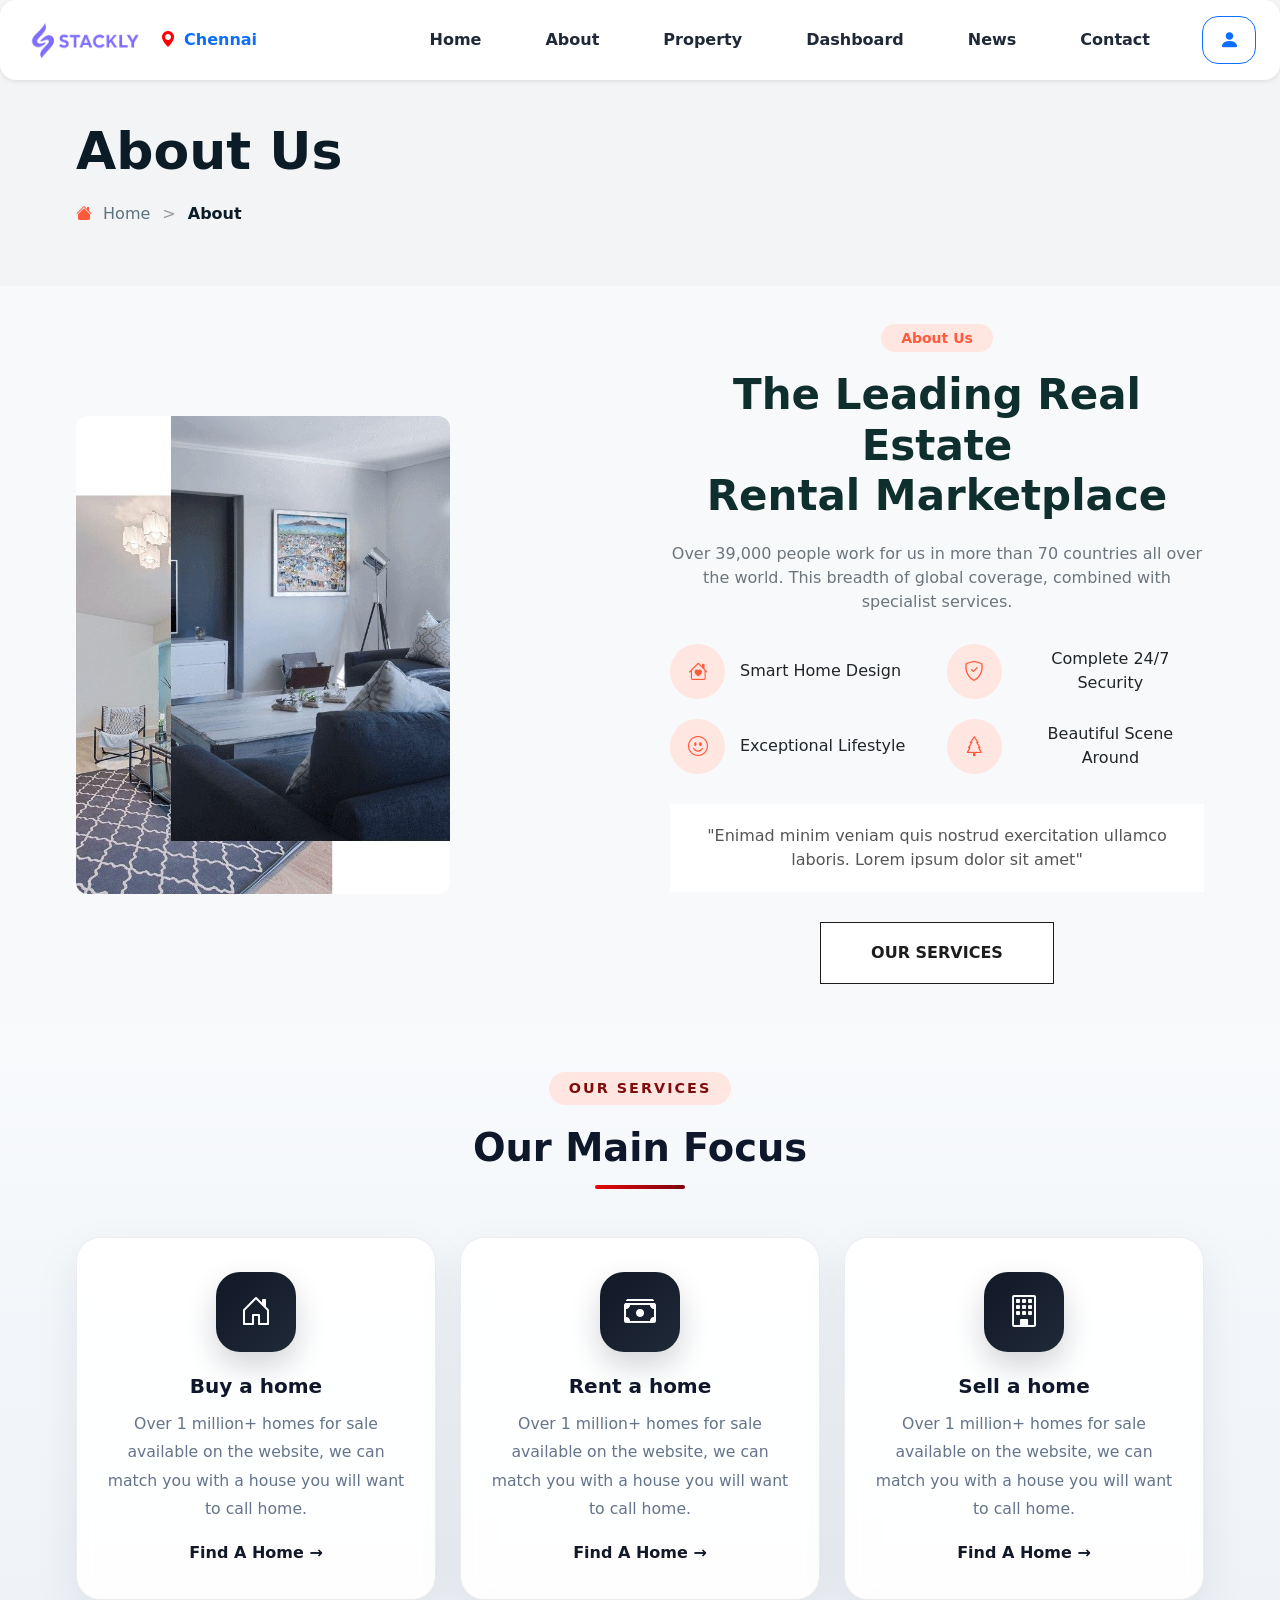
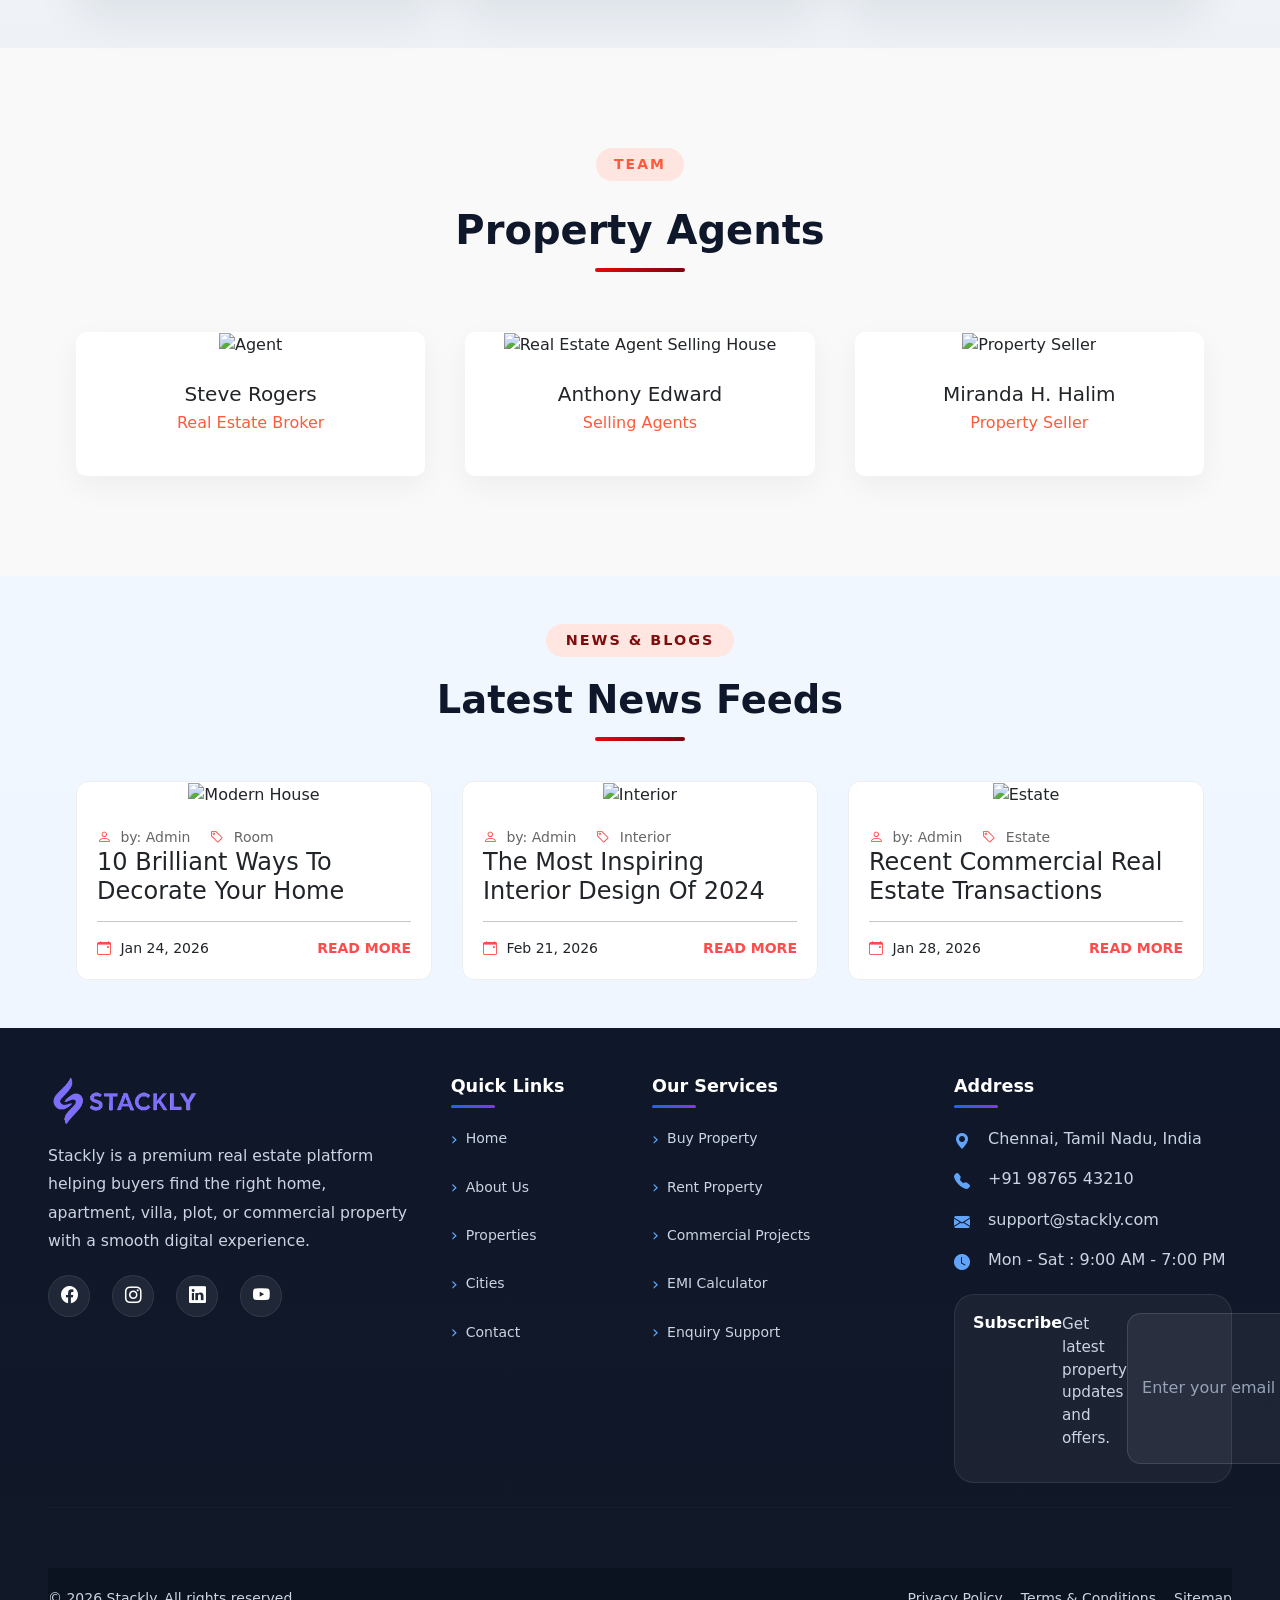
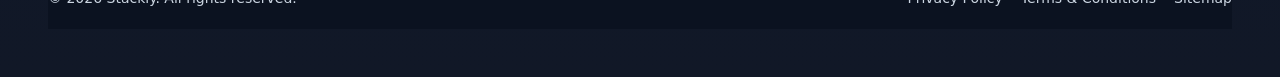
==== commit 0cb896af: "Update about.html" ====
--- a/about.html
+++ b/about.html
@@ -11,75 +11,87 @@
     <link rel="stylesheet" href="about.css">
 </head>
 <body>
-   <nav class="navbar navbar-expand-lg custom-navbar fixed-top">
-  <div class="container">
-
-    <!-- Logo -->
-    <a class="navbar-brand" href="#">
-      <img src="orglogo.webp" alt="Stackly" class="navbar-logo">
-    </a>
-
-    <!-- Toggle Button -->
-    <button class="navbar-toggler" type="button"
-            data-bs-toggle="collapse"
-            data-bs-target="#mainNavbar">
-      <span class="navbar-toggler-icon"></span>
-    </button>
-
-    <!-- Collapsible Content -->
-    <div class="collapse navbar-collapse justify-content-between" id="mainNavbar">
-
-      <!-- Menu -->
-      <ul class="navbar-nav mx-auto">
-
-        <li class="nav-item dropdown">
-          <a class="nav-link dropdown-toggle" href="#"
-             data-bs-toggle="dropdown">
-            Home
+    <body class="bg-light">
+
+  <header class="container-fluid p-0 fixed-top">
+    <nav class="navbar navbar-expand-lg navbar-light bg-white shadow-sm rounded-4 px-3 px-lg-4 py-3">
+      
+      <div class="d-flex align-items-center gap-3">
+        <a class="navbar-brand m-0 p-0 d-flex align-items-center" href="#">
+          <img src="Adobe Express - file.png" alt="Logo" style="width: 120px; height: auto; max-height: 50px; object-fit: contain;">
+        </a>
+
+        <div class="dropdown">
+          <a class="dropdown-toggle text-decoration-none fw-semibold text-primary d-flex align-items-center gap-2" href="#" role="button" data-bs-toggle="dropdown" aria-expanded="false">
+            <i class="bi bi-geo-alt-fill" id="locaicon"></i>
+            <span id="selectedCity">Chennai</span>
           </a>
-          <ul class="dropdown-menu">
-            <li><a class="dropdown-item" href="index.html">Home 01</a></li>
-            <li><a class="dropdown-item" href="#">Home 02</a></li>
+
+          <ul class="dropdown-menu shadow-sm border-0">
+            <li><a class="dropdown-item city-option" href="index.html">Chennai</a></li>
+            <li><a class="dropdown-item city-option" href="index.html">Coimbatore</a></li>
+            <li><a class="dropdown-item city-option" href="index.html">Hyderabad</a></li>
+            <li><a class="dropdown-item city-option" href="index.html">Bengaluru</a></li>
           </ul>
-        </li>
-
-        <li class="nav-item">
-          <a class="nav-link" href="about.html">About</a>
-        </li>
-
-        <li class="nav-item">
-          <a class="nav-link" href="properties.html">Property</a>
-        </li>
-
-        <li class="nav-item">
-          <a class="nav-link" href="dashboard.html">Dashboard</a>
-        </li>
-
-        <li class="nav-item">
-          <a class="nav-link" href="news.html">News</a>
-        </li>
-
-        <li class="nav-item">
-          <a class="nav-link" href="contact.html">Contact</a>
-        </li>
-
-      </ul>
-
-<div class="dropdown profile-dropdown">
-  <div class="user-circle dropdown-toggle"
-       data-bs-toggle="dropdown">
-    <i class="bi bi-person"></i>
-  </div>
-
-  <ul class="dropdown-menu dropdown-menu-end">
-    <li><a class="dropdown-item" href="login.html">Login</a></li>
-    <li><a class="dropdown-item" href="register.html">Register</a></li>
-  </ul>
-</div>
-
-    </div>
-  </div>
-</nav>
+        </div>
+      </div>
+
+      <button class="navbar-toggler ms-auto" type="button" data-bs-toggle="collapse" data-bs-target="#mainNavbar" aria-controls="mainNavbar" aria-expanded="false" aria-label="Toggle navigation">
+        <span class="navbar-toggler-icon"></span>
+      </button>
+
+      <div class="collapse navbar-collapse justify-content-end mt-3 mt-lg-0" id="mainNavbar">
+        <ul class="navbar-nav align-items-lg-center gap-lg-4 ms-lg-auto">
+         
+
+          <li class="nav-item dropdown">
+            <a class="nav-link dropdown-toggle fw-semibold" href="#" role="button" data-bs-toggle="dropdown" aria-expanded="false">
+              Home
+            </a>
+            <ul class="dropdown-menu">
+              <li><a class="dropdown-item" href="index.html">Home1</a></li>
+              <li><a class="dropdown-item" href="home2.html">Home2</a></li>
+            </ul>
+          </li>
+
+          <li class="nav-item">
+            <a class="nav-link fw-semibold" href="about.html">About</a>
+          </li>
+
+          <li class="nav-item">
+            <a class="nav-link fw-semibold" href="properties.html">Property</a>
+          </li>
+          <li class="nav-item">
+            <a class="nav-link fw-semibold" href="dashboard.html">Dashboard</a>
+          </li>
+          <li class="nav-item">
+            <a class="nav-link fw-semibold" href="news.html">News</a>
+          </li>
+          <li class="nav-item">
+            <a class="nav-link fw-semibold" href="contact.html">Contact</a>
+          </li>
+
+          <li class="nav-item dropdown ms-lg-2">
+            <a class="btn btn-outline-primary rounded-4 px-3 py-2 dropdown-toggle d-inline-flex align-items-center gap-2" href="#" role="button" data-bs-toggle="dropdown" aria-expanded="false" title="Profile">
+              <i class="bi bi-person-fill fs-5"></i>
+            </a>
+            <ul class="dropdown-menu dropdown-menu-end shadow-sm border-0 mt-2">
+              <li>
+                <a class="dropdown-item" href="login.html">
+                  <i class="bi bi-box-arrow-in-right me-2"></i>Login
+                </a>
+              </li>
+              <li>
+                <a class="dropdown-item" href="register.html">
+                  <i class="bi bi-person-plus me-2"></i>Register
+                </a>
+              </li>
+            </ul>
+          </li>
+        </ul>
+      </div>
+    </nav>
+  </header>
 <section class="about-header">
   <div class="container">
     <h1 class="about-title">About Us</h1>
@@ -257,9 +269,7 @@
     <h2 class="section-title">Latest News Feeds</h2>
 
     <div class="news-wrapper">
-      <button class="slider-btns left-news" id="newsPrevBtn">
-        <i class="bi bi-arrow-left"></i>
-      </button>
+      
 
       <div class="news-container">
         <div class="news-slider" id="newsSlider">
@@ -350,9 +360,7 @@
 
         </div>
       </div>
-      <button class="slider-btns right-news" id="newsNextBtn">
-        <i class="bi bi-arrow-right"></i>
-      </button>
+     
 
     </div>
   </div>
@@ -360,85 +368,91 @@
 <br>
 <br>
 
-<footer class="footer">
-
-    <div class="container">
-        <div class="row gy-5">
-            <div class="col-lg-3 col-md-6 col-12">
-                <div class="footer-logo mb-4">
-                    <img src="orglogo.webp" alt="Stackly Logo" class="footer-logo-img">
-                </div>
-
-                <p class="footer-text">
-                    Stackly Real Estate helps you find your dream home with trusted service and modern property solutions.
-                </p>
-
-                <ul class="footer-contact list-unstyled">
-                    <li><i class="bi bi-geo-alt"></i> Salem,TamilNadu,India</li>
-                    <li><i class="bi bi-telephone"></i> +0123-456789</li>
-                    <li><i class="bi bi-envelope"></i> example@stackly.com</li>
-                </ul>
-
-                <div class="footer-social mt-3">
-                    <a href="error.html"><i class="bi bi-facebook"></i></a>
-                    <a href="error.html"><i class="bi bi-twitter"></i></a>
-                    <a href="error.html"><i class="bi bi-linkedin"></i></a>
-                    <a href="error.html"><i class="bi bi-youtube"></i></a>
-                </div>
-            </div>
-            <div class="col-lg-3 col-md-6 col-12">
-                <h5 class="footer-title">Company</h5>
-                <ul class="footer-links list-unstyled">
-                    <li><a href="about.html">About</a></li>
-                    <li><a href="error.html">Blog</a></li>
-                    <li><a href="properties.html">All Properties</a></li>
-                    <li><a href="error.html">Locations Map</a></li>
-                    <li><a href="error.html">FAQ</a></li>
-                    <li><a href="contact.html">Contact</a></li>
-                </ul>
-            </div>
-            <div class="col-lg-3 col-md-6 col-12">
-                <h5 class="footer-title">Services</h5>
-                <ul class="footer-links list-unstyled">
-                    <li><a href="error.html">Order Tracking</a></li>
-                    <li><a href="error.html">Wish List</a></li>
-                    <li><a href="login.html">Login</a></li>
-                    <li><a href="error.html">My Account</a></li>
-                    <li><a href="error.html">Terms & Conditions</a></li>
-                    <li><a href="error.html">Promotional Offers</a></li>
-                </ul>
-            </div>
-            <div class="col-lg-3 col-md-6 col-12">
-                <h5 class="footer-title">Newsletter</h5>
-
-                <p class="footer-text">
-                    Subscribe to our weekly newsletter and receive updates via email.
-                </p>
-
-                <div class="newsletter-box">
-            <input type="email" placeholder="Email*" class="newsletter-input">
-            <a href="error.html" class="newsletter-btn">
-            <i class="bi bi-send"></i>
-       </a>
-   </div>
-
-                <h6 class="footer-title mt-4">We Accept</h6>
-                <div class="payment-icons">
-                     <img src="https://upload.wikimedia.org/wikipedia/commons/3/30/American_Express_logo.svg" alt="American Express">
-                <img src="https://upload.wikimedia.org/wikipedia/commons/0/04/Mastercard-logo.png" alt="Mastercard">
-                <img src="https://upload.wikimedia.org/wikipedia/commons/b/b5/PayPal.svg" alt="PayPal">
-                </div>
-            </div>
-
-        </div>
-    </div>
-
-    <div class="footer-bottom text-center">
-        &copy; 2026 Stackly Real Estate. All Rights Reserved.
-    </div>
+<footer class="site-footer" >
+  <div class="container-fluid px-3 px-lg-5 py-5">
+    <div class="row g-4">
+
+      <div class="col-lg-4 col-md-6">
+        <div class="footer-brand">
+          <a href="index.html" class="footer-logo text-decoration-none">
+            <img src="Adobe Express - file.png" alt="Logo">
+          </a>
+
+          <p class="footer-text">
+            Stackly is a premium real estate platform helping buyers find the right home,
+            apartment, villa, plot, or commercial property with a smooth digital experience.
+          </p>
+
+          <div class="footer-social">
+            <a href="error.html" aria-label="Facebook"><i class="bi bi-facebook"></i></a>
+            <a href="error.html" aria-label="Instagram"><i class="bi bi-instagram"></i></a>
+            <a href="error.html" aria-label="LinkedIn"><i class="bi bi-linkedin"></i></a>
+            <a href="error.html" aria-label="YouTube"><i class="bi bi-youtube"></i></a>
+          </div>
+        </div>
+      </div>
+
+      <div class="col-lg-2 col-md-6">
+        <h5 class="footer-title">Quick Links</h5>
+        <ul class="footer-links">
+          <li><a href="index.html">Home</a></li>
+          <li><a href="error.html">About Us</a></li>
+          <li><a href="error.html">Properties</a></li>
+          <li><a href="error.html">Cities</a></li>
+          <li><a href="error.html">Contact</a></li>
+        </ul>
+      </div>
+
+      <div class="col-lg-3 col-md-6">
+        <h5 class="footer-title">Our Services</h5>
+        <ul class="footer-links">
+          <li><a href="error.html">Buy Property</a></li>
+          <li><a href="error.html">Rent Property</a></li>
+          <li><a href="error.html">Commercial Projects</a></li>
+          <li><a href="error.html">EMI Calculator</a></li>
+          <li><a href="error.html">Enquiry Support</a></li>
+        </ul>
+      </div>
+
+      <div class="col-lg-3 col-md-6">
+        <h5 class="footer-title">Address</h5>
+        <div class="footer-contact">
+          <p><i class="bi bi-geo-alt-fill"></i> Chennai, Tamil Nadu, India</p>
+          <p><i class="bi bi-telephone-fill"></i> +91 98765 43210</p>
+          <p><i class="bi bi-envelope-fill"></i> support@stackly.com</p>
+          <p><i class="bi bi-clock-fill"></i> Mon - Sat : 9:00 AM - 7:00 PM</p>
+        </div>
+
+        <div class="newsletter-box">
+          <h6>Subscribe</h6>
+          <p>Get latest property updates and offers.</p>
+          <form class="newsletter-form">
+            <input type="email" placeholder="Enter your email">
+            <!-- <button>Join</button> -->
+           <a href="error.html" class="btn btn-primary w-25">Join</a>
+          </form>
+        </div>
+      </div>
+
+    </div>
+
+    <hr class="footer-divider my-4">
+
+    <div class="footer-bottom d-flex flex-column flex-md-row justify-content-between align-items-center gap-3">
+      <p class="mb-0">
+        &copy; 2026 Stackly. All rights reserved.
+      </p>
+
+      <div class="footer-bottom-links">
+        <a href="error.html">Privacy Policy</a>
+        <a href="error.html">Terms & Conditions</a>
+        <a href="error.html">Sitemap</a>
+      </div>
+    </div>
+  </div>
 </footer>
 <script src="https://cdn.jsdelivr.net/npm/bootstrap@5.3.2/dist/js/bootstrap.bundle.min.js"></script>
 <script src="about.js"></script>
     
 </body>
-</html>+</html>
--- a/about.css
+++ b/about.css
@@ -1,113 +1,234 @@
-body,html{
-    overflow-x: hidden;
-}
-.custom-navbar {
-    background-color: #f5f5f5;
-    padding: 15px 0;
-}
-.logo-icon {
-    font-size: 24px;
-    color: #ff5a3c;
-    margin-right: 8px;
-}
-
-.navbar-logo {
-    height: 50px;
-    width: auto;
-}
-.brand-name {
-    font-size: 22px;
-    font-weight: 600;
-    color: #1f2937;
-}
-.navbar-nav .nav-link {
-    font-size: 16px;
-    font-weight: 500;
-    color: #1f2937;
-    margin: 0 12px;
-    transition: 0.3s;
-}
-
-.navbar-nav .nav-link:hover {
-    color: #ff5a3c;
-}
-.nav-icons .icon-box {
-        width: 50px;
-    height: 50px;
-    background: #f2f2f2;
+:root {
+      --nav-bg: rgba(255, 255, 255, 0.82);
+      --nav-border: rgba(15, 23, 42, 0.08);
+      --nav-text: #0f172a;
+      --nav-muted: #475569;
+      --brand-blue: #0d6efd;
+      --brand-blue-dark: #0b5ed7;
+      --accent: #38bdf8;
+      --shadow: 0 10px 30px rgba(15, 23, 42, 0.10);
+      --radius: 18px;
+    }
+    body,html{
+        overflow-x: hidden;
+    }
+
+    body {
+      min-height: 100vh;
+      background: linear-gradient(180deg, #f8fbff 0%, #eef5ff 100%);
+      font-family: system-ui, -apple-system, BlinkMacSystemFont, "Segoe UI", Roboto, Arial, sans-serif;
+      margin: 0;
+      padding: 0;
+    }
+
+    .navbar-wrap {
+      padding: 14px 0;
+    }
+
+    .navbar-glass {
+      background: var(--nav-bg);
+      backdrop-filter: blur(14px);
+      border: 1px solid var(--nav-border);
+      border-radius: 22px;
+      box-shadow: var(--shadow);
+      padding: 12px 18px;
+      transition: all 0.3s ease;
+      z-index: 0;
+    }
+
+    .navbar-brand {
+      display: flex;
+      align-items: center;
+      gap: 10px;
+   
+      font-weight: 800;
+      letter-spacing: 0.3px;
+      color: var(--nav-text) ;
+    }
+
+    .navbar-brand img {
+        width: 120px;
+    height: auto;
+    max-height: 50px;
+      object-fit: contain;
+      
+      background: #fff;
+      padding: 4px;
+      
+    }
+    .brand-text {
+      display: flex;
+      flex-direction: column;
+      line-height: 1.05;
+    }
+
+    .brand-text small {
+      font-size: 0.72rem;
+      color: var(--nav-muted);
+      font-weight: 600;
+    }
+
+    .nav-link,
+    .dropdown-item {
+      font-weight: 600;
+      color: var(--nav-text) ;
+    }
+
+    .nav-link {
+      position: relative;
+      margin: 0 4px;
+      padding: 10px 14px ;
+      border-radius: 12px;
+      transition: all 0.25s ease;
+    }
+
+    .nav-link::after {
+      content: "";
+      position: absolute;
+      left: 14px;
+      right: 14px;
+      bottom: 6px;
+      height: 2px;
+      background: linear-gradient(90deg, var(--brand-blue), var(--accent));
+      transform: scaleX(0);
+      transform-origin: left;
+      transition: transform 0.25s ease;
+      border-radius: 999px;
+    }
+
+    .nav-link:hover,
+    .nav-link:focus {
+      color: var(--brand-blue) ;
+      background: rgba(13, 110, 253, 0.08);
+      transform: translateY(-1px);
+    }
+
+    .nav-link:hover::after,
+    .nav-link:focus::after,
+    .nav-item.show > .nav-link::after {
+      transform: scaleX(1);
+    }
+
+    .dropdown-menu {
+      border: 1px solid rgba(15, 23, 42, 0.08);
+      border-radius: 16px;
+      box-shadow: 0 18px 40px rgba(15, 23, 42, 0.12);
+      padding: 10px;
+      overflow: hidden;
+    }
+
+    .dropdown-item {
+      border-radius: 12px;
+      padding: 10px 14px;
+      transition: all 0.2s ease;
+    }
+
+    .dropdown-item:hover,
+    .dropdown-item:focus {
+      background: linear-gradient(90deg, rgba(13, 110, 253, 0.10), rgba(56, 189, 248, 0.12));
+      color: var(--brand-blue-dark) ;
+      transform: translateX(4px);
+    }
+
+    .profile-btn {
+      width: 42px;
+      height: 42px;
+      display: inline-flex;
+      align-items: center;
+      justify-content: center;
+      border-radius: 14px;
+      background: linear-gradient(135deg, rgba(13, 110, 253, 0.12), rgba(56, 189, 248, 0.15));
+      color: var(--brand-blue);
+      border: 1px solid rgba(13, 110, 253, 0.12);
+      transition: all 0.25s ease;
+    }
+
+    .profile-btn:hover {
+      background: linear-gradient(135deg, var(--brand-blue), var(--accent));
+      color: white;
+      transform: translateY(-2px) scale(1.03);
+      box-shadow: 0 10px 20px rgba(13, 110, 253, 0.22);
+    }
+
+    .profile-menu {
+      min-width: 210px;
+    }
+
+    .navbar-toggler {
+      border: 1px solid rgba(13, 110, 253, 0.18);
+      border-radius: 14px;
+      box-shadow: none ;
+      padding: 10px 12px;
+    }
+
+    .navbar-toggler:focus {
+      box-shadow: 0 0 0 0.2rem rgba(13, 110, 253, 0.15);
+    }
+
+    .navbar-toggler-icon {
+      width: 1.1em;
+      height: 1.1em;
+    }
+
+    .btn-custom {
+      border-radius: 14px;
+      padding: 10px 16px;
+      font-weight: 700;
+      transition: all 0.25s ease;
+    }
+
+    .btn-custom:hover {
+      transform: translateY(-2px);
+    }
+    .location-box{
     display: flex;
     align-items: center;
-    justify-content: center;
-    margin-left: 10px;
+    gap: 8px;
+    margin-left: 20px;
+    color: #0d6efd;
+    font-weight: 600;
     cursor: pointer;
-    position: relative;
+
+}
+#locaicon{
+  color:red;
+}
+.location-box i{
+    font-size: 20px;
+    color:red;
+}
+
+.location-box:hover{
+    color: #38bdf8;
+    transform: translateY(-2px);
     transition: all 0.3s ease;
 }
 
-.nav-icons .icon-box:hover {
-    background-color: #ff5a3c;
-    color: #fff;
-}
-
-.nav-icons i {
-    font-size: 20px;
-}
-
-.cart-badge {
-    position: absolute;
-    top: 6px;
-    right: 8px;
-    min-width: 18px;
-    height: 18px;
-    padding: 0 5px;
-    background: #ff5a3c;
-    color: #fff;
-    font-size: 11px;
-    font-weight: 600;
-    border-radius: 50px;
-    display: flex;
-    align-items: center;
-    justify-content: center;
-}
-.dropdown-hover {
-    position: relative;
-}
-.custom-dropdown {
-    position: absolute;
-    top: 100%;
-    left: 0;
-    width: 200px;
-    background: #ffffff;
-    list-style: none;
-    padding: 15px 0;
-    margin: 0;
-    box-shadow: 0 10px 25px rgba(0,0,0,0.08);
-    opacity: 0;
-    visibility: hidden;
-    transform: translateY(10px);
-    transition: all 0.3s ease;
-    border-top: 3px solid #ff5a3c;
-}
-.custom-dropdown li {
-    padding: 8px 20px;
-}
-
-.custom-dropdown li a {
-    text-decoration: none;
-    color: #444;
-    font-size: 15px;
-    display: block;
-    transition: 0.2s;
-}
-
-.custom-dropdown li a:hover {
-    color: #ff5a3c;
-}
-.dropdown-hover:hover .custom-dropdown {
-    opacity: 1;
-    visibility: visible;
-    transform: translateY(0);
-}
+   
+    @media (max-width: 991.98px) {
+      .navbar-collapse {
+        margin-top: 14px;
+        padding: 14px;
+        border-radius: 18px;
+        background: rgba(255, 255, 255, 0.96);
+        border: 1px solid rgba(15, 23, 42, 0.08);
+      }
+
+      .nav-link {
+        margin: 4px 0;
+      }
+
+      .nav-link::after {
+        left: 16px;
+        right: 16px;
+      }
+
+      .dropdown-menu {
+        border: none;
+        box-shadow: none;
+        padding: 6px 0 6px 12px;
+      }
+    }
 .account-header {
     background: #f3f4f6;
     padding: 40px 20px 20px;
@@ -253,6 +374,199 @@
   grid-template-columns: repeat(2, 1fr);
   gap: 20px;
   margin-bottom: 30px;
+}
+
+.services-section{
+  background: linear-gradient(180deg, #f8fafc 0%, #eef2f7 100%);
+}
+
+.sub-title{
+  display: inline-block;
+  font-size: 0.9rem;
+  font-weight: 700;
+  letter-spacing: 2px;
+  text-transform: uppercase;
+  color: #7e0e0e;
+  margin-bottom: 10px;
+}
+
+.section-title{
+  font-size: clamp(1.8rem, 3vw, 3rem);
+  font-weight: 900;
+  color: #0f172a;
+  position: relative;
+}
+
+.section-title::after{
+  content: "";
+  width: 90px;
+  height: 4px;
+  display: block;
+  margin: 14px auto 0;
+  border-radius: 999px;
+  background: linear-gradient(90deg, #e30909, #7e030f);
+}
+
+.service-card{
+  position: relative;
+  height: 100%;
+  background: rgba(255,255,255,0.92);
+  border: 1px solid rgba(15, 23, 42, 0.08);
+  border-radius: 24px;
+  padding: 34px 24px;
+  box-shadow: 0 18px 45px rgba(15,23,42,0.08);
+  transition: all 0.35s ease;
+  overflow: hidden;
+  backdrop-filter: blur(10px);
+}
+
+.service-card::before{
+  content: "";
+  position: absolute;
+  inset: 0;
+  background: linear-gradient(135deg, rgba(212,175,55,0.14), transparent 40%, rgba(15,23,42,0.04));
+  opacity: 0;
+  transition: 0.35s ease;
+  pointer-events: none;
+}
+
+.service-card:hover{
+  transform: translateY(-10px);
+  border-color: rgba(212,175,55,0.22);
+  box-shadow: 0 28px 60px rgba(15,23,42,0.14);
+}
+
+.service-card:hover::before{
+  opacity: 1;
+}
+
+.service-card.active{
+  transform: translateY(-10px) scale(1.01);
+  border-color: #540511;
+  box-shadow: 0 30px 70px rgba(212,175,55,0.18);
+}
+
+.icon-box1{
+  width: 80px;
+  height: 80px;
+  margin: 0 auto 22px;
+  border-radius: 24px;
+  display: flex;
+  align-items: center;
+  justify-content: center;
+  background: linear-gradient(135deg, #111827, #1f2937);
+  box-shadow: 0 14px 30px rgba(15,23,42,0.18);
+  transition: 0.35s ease;
+  position: relative;
+  z-index: 1;
+}
+
+.service-card:hover .icon-box1{
+  transform: rotate(-4deg) scale(1.05);
+  background: linear-gradient(135deg, #490a0a, #7a0404);
+}
+
+.icon-box1 i{
+  font-size: 2rem;
+  color: #fff;
+  transition: 0.35s ease;
+}
+
+.service-card h4{
+  font-size: 1.25rem;
+  font-weight: 800;
+  color: #0f172a;
+  margin-bottom: 12px;
+  position: relative;
+  z-index: 1;
+}
+
+.service-card p{
+  color: #64748b;
+  line-height: 1.8;
+  font-size: 0.98rem;
+  margin-bottom: 18px;
+  position: relative;
+  z-index: 1;
+}
+
+.service-card a{
+  display: inline-flex;
+  align-items: center;
+  gap: 8px;
+  text-decoration: none;
+  font-weight: 700;
+  color: #111827;
+  transition: 0.3s ease;
+  position: relative;
+  z-index: 1;
+}
+
+.service-card a:hover{
+  color: #84171b;
+  transform: translateX(4px);
+}
+
+.service-card a::after{
+  content: "";
+  width: 0;
+  height: 2px;
+  background: #f50223;
+  display: block;
+  transition: 0.3s ease;
+  position: absolute;
+  bottom: -4px;
+  left: 0;
+}
+
+.service-card a:hover::after{
+  width: 100%;
+}
+
+@media (max-width: 991px){
+  .service-card{
+    padding: 30px 22px;
+  }
+
+  .icon-box1{
+    width: 72px;
+    height: 72px;
+  }
+
+  .icon-box1 i{
+    font-size: 1.7rem;
+  }
+}
+
+@media (max-width: 576px){
+  .services-section{
+    padding-top: 50px !important;
+    padding-bottom: 50px !important;
+  }
+
+  .service-card{
+    padding: 26px 18px;
+    border-radius: 20px;
+  }
+
+  .service-card h4{
+    font-size: 1.1rem;
+  }
+
+  .service-card p{
+    font-size: 0.92rem;
+  }
+
+  .icon-box1{
+    width: 66px;
+    height: 66px;
+    border-radius: 20px;
+    margin-bottom: 18px;
+  }
+
+  .icon-box1 i{
+    font-size: 1.45rem;
+  }
 }
 
 .feature-item {
@@ -354,118 +668,7 @@
 .user-wrapper .custom-dropdown.show {
   display: block;
 }
-.footer {
-    background: #0f172a;
-    color: #d1d5db;
-    padding: 80px 0 0;
-}
-
-.footer-logo-img {
-    height: 45px;
-}
-
-.footer-text {
-    font-size: 14px;
-    line-height: 1.7;
-    margin-bottom: 20px;
-}
-
-.footer-title {
-    color: #ffffff;
-    font-weight: 600;
-    margin-bottom: 20px;
-}
-
-.footer-links li {
-    margin-bottom: 10px;
-}
-
-.footer-links a {
-    text-decoration: none;
-    color: #cbd5e1;
-    font-size: 14px;
-    transition: 0.3s;
-}
-
-.footer-links a:hover {
-    color: #ff5a3c;
-    padding-left: 5px;
-}
-
-.footer-contact li {
-    font-size: 14px;
-    margin-bottom: 10px;
-}
-
-.footer-contact i {
-    margin-right: 8px;
-    color: #ff5a3c;
-}
-
-.footer-social a {
-    display: inline-block;
-    margin-right: 10px;
-    color: #cbd5e1;
-    font-size: 16px;
-    transition: 0.3s;
-}
-
-.footer-social a:hover {
-    color: #ff5a3c;
-}
-.newsletter-box {
-    display: flex;
-    margin-top: 10px;
-}
-
-.newsletter-input {
-    flex: 1;
-    padding: 10px;
-    border: none;
-    outline: none;
-}
-
-.newsletter-btn {
-    background: #ff5a3c;
-    border: none;
-    padding: 0 15px;
-    color: #fff;
-    cursor: pointer;
-}
-
-.newsletter-btn:hover {
-    background: #e14b30;
-}
-
-.payment-icons img {
-    height: 28px;
-    margin-right: 8px;
-    background: #fff;
-    padding: 5px;
-    border-radius: 4px;
-}
-
-.footer-bottom {
-    background: #0b1220;
-    padding: 20px 0;
-    font-size: 14px;
-    margin-top: 60px;
-}
-.user-circle {
-    width: 45px;
-    height: 45px;
-    background: #ff5a3c;
-    border-radius: 50%;
-    color: white;
-    font-weight: 600;
-    font-size: 18px;
-
-    display: flex;
-    align-items: center;
-    justify-content: center;
-
-    cursor: pointer;
-}
+
 
 .team-section {
   padding: 100px 0;
@@ -694,18 +897,222 @@
     flex: 0 0 100%;
   }
 }
-.newsletter-btn {
-    background: #ff5a3c;
-    padding: 10px 15px;
+.site-footer{
+    background: linear-gradient(180deg, #0f172a 0%, #111827 100%);
+    color: #e5e7eb;
+    overflow: hidden;
+}
+
+.footer-brand{
+    max-width: 360px;
+}
+
+.footer-logo img{
+    width: 150px;
+    max-width: 100%;
+    height: auto;
+    object-fit: contain;
+    margin-bottom: 18px;
+}
+
+.footer-text{
+    color: #cbd5e1;
+    line-height: 1.8;
+    font-size: 0.98rem;
+    margin-bottom: 20px;
+}
+
+.footer-social{
     display: flex;
+    flex-wrap: wrap;
+    gap: 12px;
+}
+
+.footer-social a{
+    width: 42px;
+    height: 42px;
+    display: inline-flex;
     align-items: center;
     justify-content: center;
+    border-radius: 50%;
+    background: rgba(255,255,255,0.07);
+    color: #ffffff;
+    font-size: 1.05rem;
+    text-decoration: none;
+    transition: all 0.25s ease;
+    border: 1px solid rgba(255,255,255,0.08);
+}
+
+.footer-social a:hover{
+    transform: translateY(-3px) scale(1.05);
+    background: #2563eb;
     color: #fff;
+}
+
+.footer-title{
+    color: #ffffff;
+    font-weight: 800;
+    font-size: 1.1rem;
+    margin-bottom: 18px;
+    position: relative;
+    padding-bottom: 10px;
+}
+
+.footer-title::after{
+    content: "";
+    position: absolute;
+    left: 0;
+    bottom: 0;
+    width: 44px;
+    height: 3px;
+    border-radius: 999px;
+    background: linear-gradient(90deg, #2563eb, #7c3aed);
+}
+
+.footer-links{
+    list-style: none;
+    padding: 0;
+    margin: 0;
+    display: grid;
+    gap: 12px;
+}
+
+.footer-links a{
+    color: #cbd5e1;
     text-decoration: none;
-    cursor: pointer;
-}
-
-.newsletter-btn:hover {
-    background: #e14b30;
+    transition: all 0.25s ease;
+    display: inline-flex;
+    align-items: center;
+    gap: 8px;
+}
+
+.footer-links a::before{
+    content: "›";
+    color: #60a5fa;
+    font-size: 1.1rem;
+}
+
+.footer-links a:hover{
+    color: #ffffff;
+    transform: translateX(4px);
+}
+
+.footer-contact{
+    display: grid;
+    gap: 12px;
+    margin-bottom: 18px;
+}
+
+.footer-contact p{
+    margin: 0;
+    color: #cbd5e1;
+    display: flex;
+    gap: 10px;
+    align-items: flex-start;
+    line-height: 1.6;
+}
+
+.footer-contact i{
+    color: #60a5fa;
+    margin-top: 3px;
+    flex-shrink: 0;
+}
+
+.newsletter-box{
+    background: rgba(255,255,255,0.05);
+    border: 1px solid rgba(255,255,255,0.08);
+    border-radius: 20px;
+    padding: 18px;
+}
+
+.newsletter-box h6{
     color: #fff;
-}+    font-weight: 800;
+    margin-bottom: 8px;
+}
+
+.newsletter-box p{
+    color: #cbd5e1;
+    margin-bottom: 14px;
+    font-size: 0.95rem;
+}
+
+.newsletter-form{
+    display: flex;
+    gap: 10px;
+}
+
+.newsletter-form input{
+    flex: 1;
+    min-width: 0;
+    border: 1px solid rgba(255,255,255,0.12);
+    outline: none;
+    background: rgba(255,255,255,0.06);
+    color: #fff;
+    border-radius: 14px;
+    padding: 12px 14px;
+}
+
+.newsletter-form input::placeholder{
+    color: #94a3b8;
+}
+
+.newsletter-form button{
+    border: none;
+    background: linear-gradient(135deg, #2563eb, #7c3aed);
+    color: white;
+    font-weight: 700;
+    border-radius: 14px;
+    padding: 12px 18px;
+    transition: all 0.25s ease;
+}
+
+.newsletter-form button:hover{
+    transform: translateY(-2px);
+}
+
+.footer-divider{
+    border-color: rgba(255,255,255,0.08);
+}
+
+.footer-bottom p{
+    color: #cbd5e1;
+}
+
+.footer-bottom-links{
+    display: flex;
+    flex-wrap: wrap;
+    gap: 18px;
+}
+
+.footer-bottom-links a{
+    color: #cbd5e1;
+    text-decoration: none;
+    transition: 0.25s ease;
+}
+
+.footer-bottom-links a:hover{
+    color: #ffffff;
+}
+
+@media (max-width: 767px){
+    .footer-logo img{
+        width: 130px;
+    }
+
+    .newsletter-form{
+        flex-direction: column;
+    }
+
+    .newsletter-form button{
+        width: 100%;
+    }
+
+    .footer-bottom{
+        text-align: center;
+    }
+
+    .footer-bottom-links{
+        justify-content: center;
+    }
+}
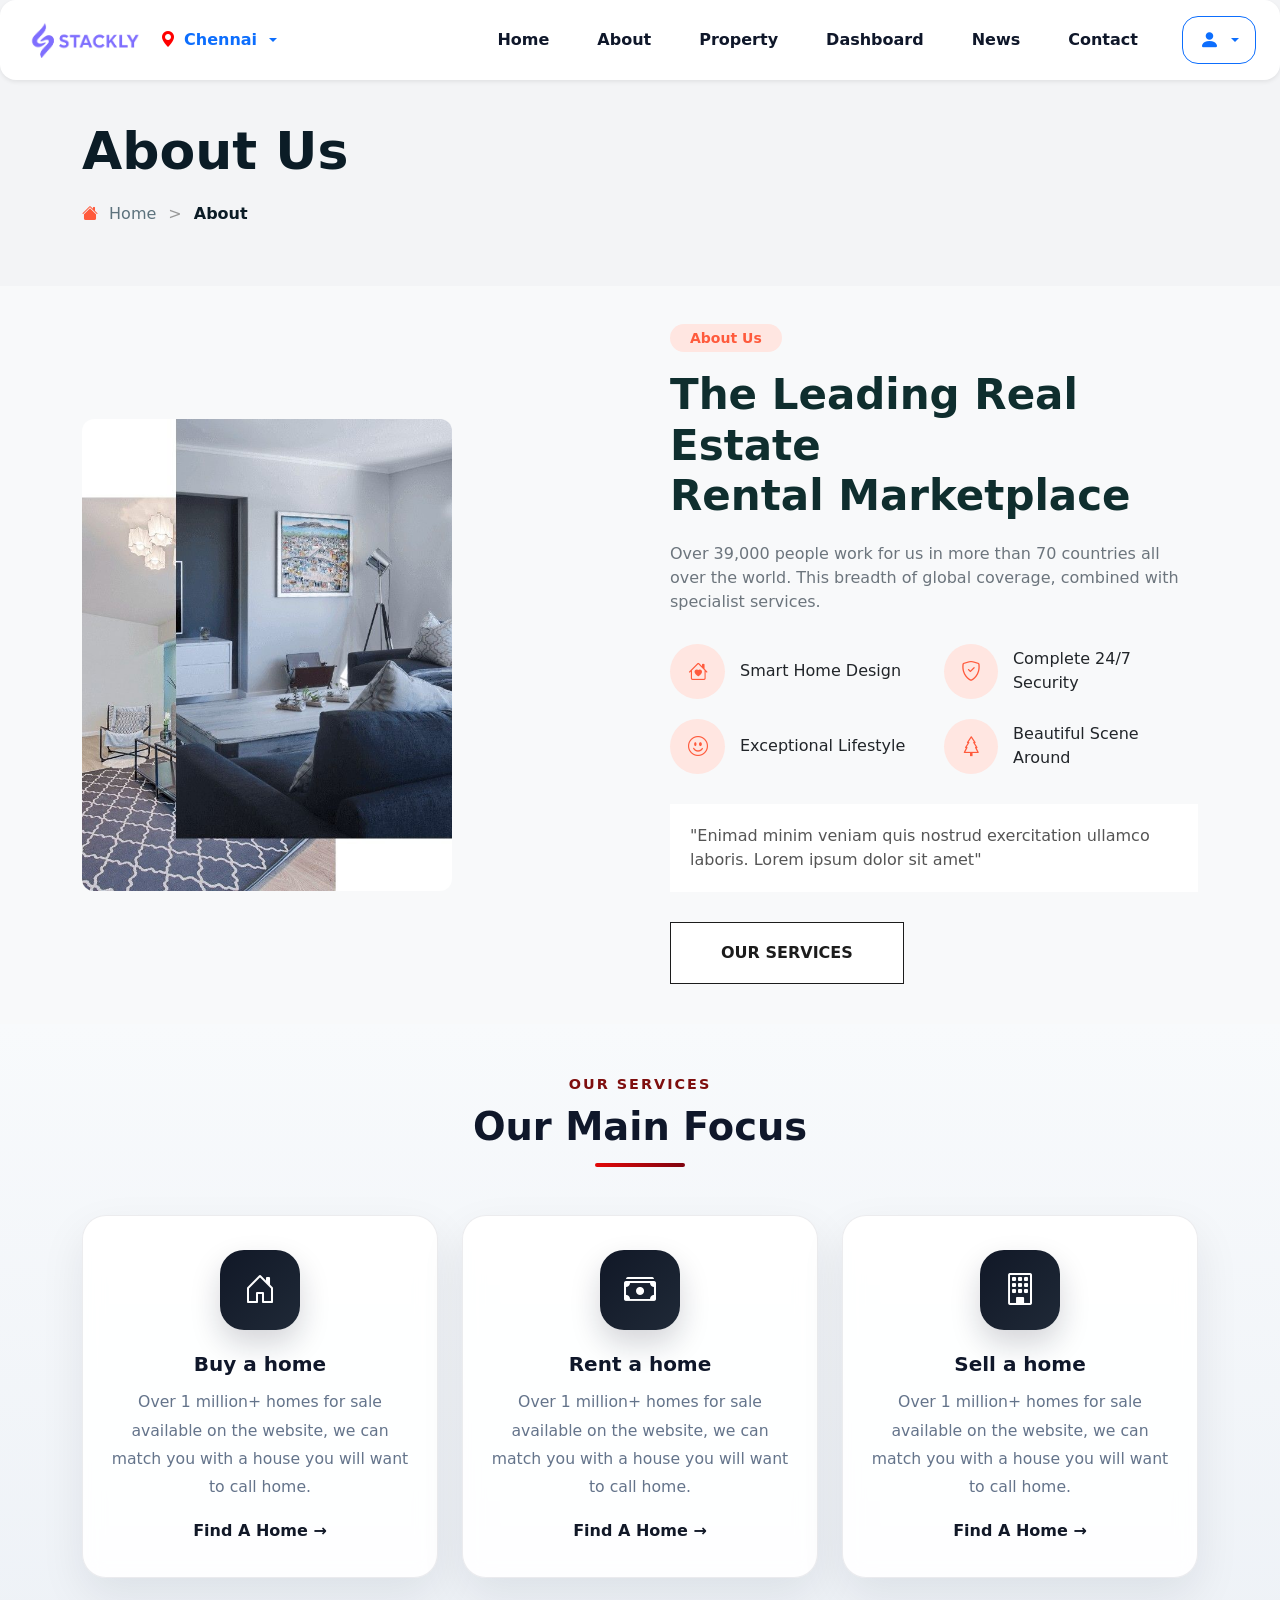
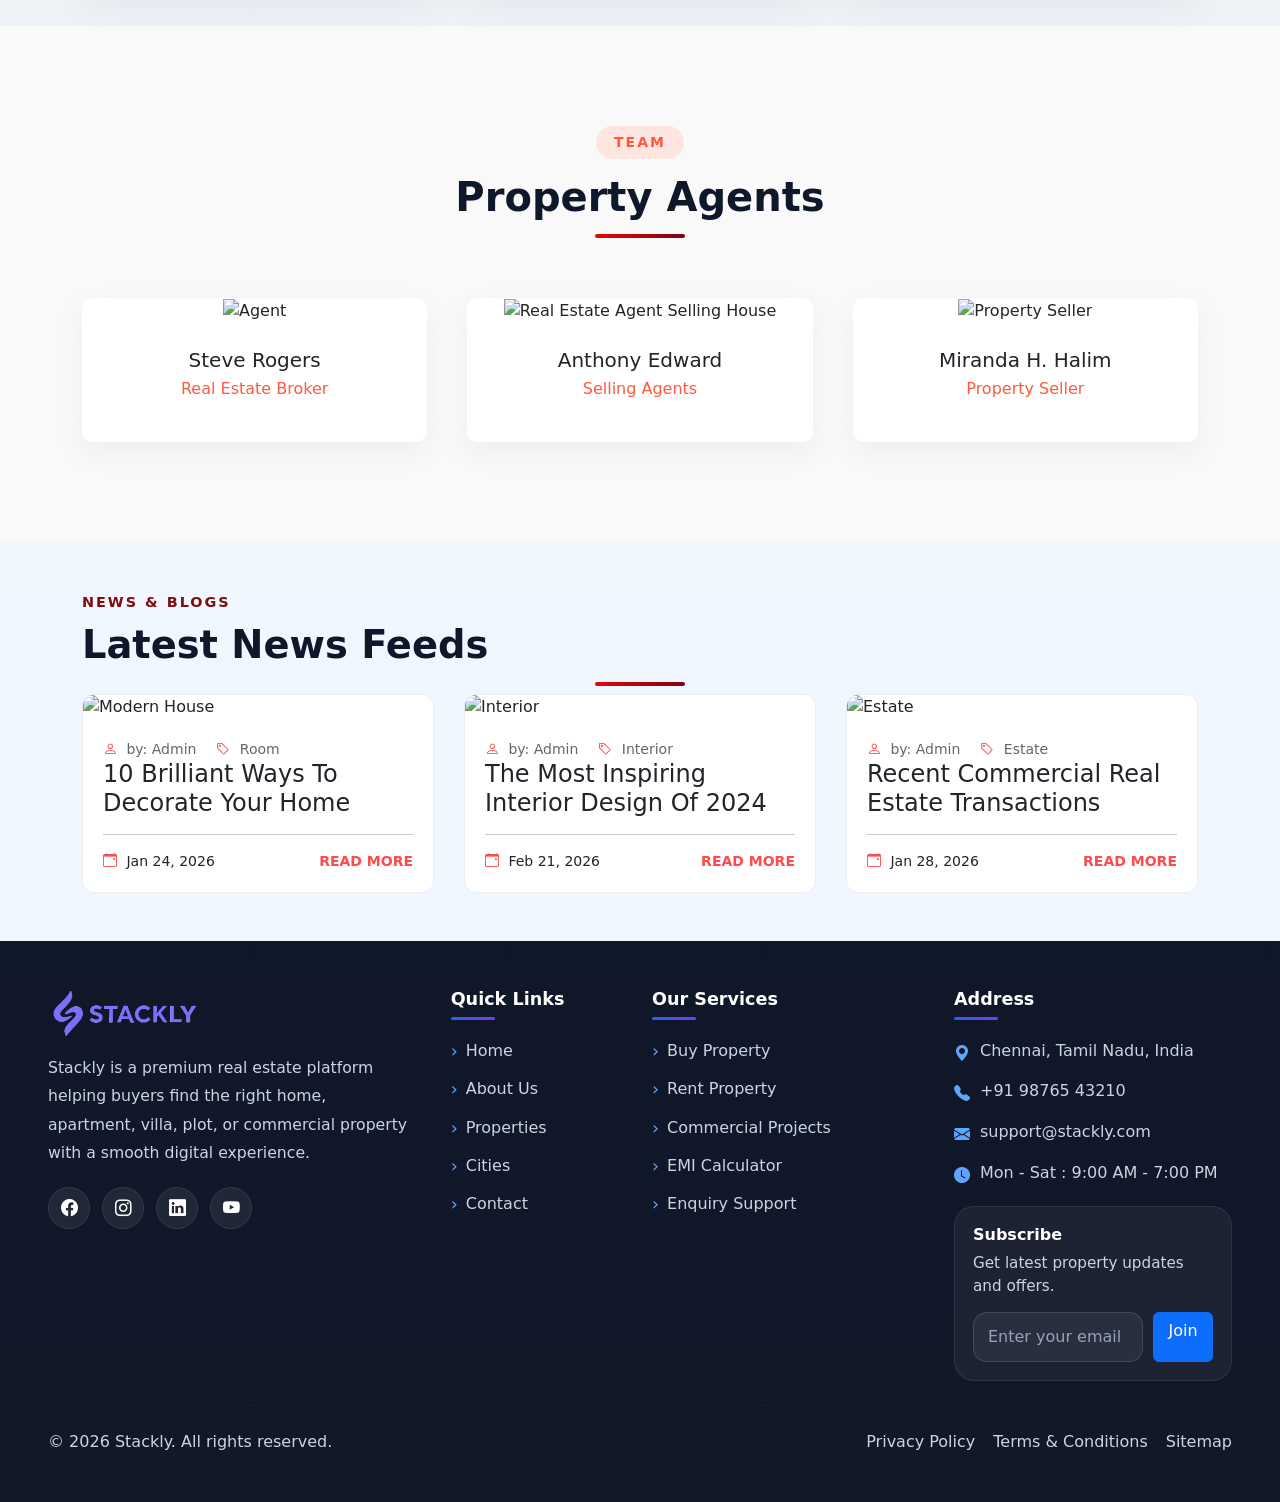
==== commit acf23f3a: "Update about.html" ====
--- a/about.html
+++ b/about.html
@@ -274,7 +274,7 @@
       <div class="news-container">
         <div class="news-slider" id="newsSlider">
           <div class="news-card">
-            <img src="https://images.unsplash.com/photo-1600585154340-be6161a56a0c" alt="Modern House">
+            <img src="house4.webp" alt="Modern House">
 
             <div class="news-content">
 
@@ -295,7 +295,7 @@
             </div>
           </div>
           <div class="news-card">
-            <img src="https://images.unsplash.com/photo-1505693416388-ac5ce068fe85" alt="Interior">
+            <img src="house5.webp" alt="Interior">
 
             <div class="news-content">
 
@@ -316,7 +316,7 @@
             </div>
           </div>
           <div class="news-card">
-            <img src="https://images.unsplash.com/photo-1568605114967-8130f3a36994" alt="Estate">
+            <img src="house6.webp" alt="Estate">
 
             <div class="news-content">
 
--- a/style.css
+++ b/style.css
@@ -1,1192 +1,1598 @@
-body, html {
-  overflow-x: hidden;
-}
-
-.custom-navbar {
-  background-color: #f5f5f5;
-  padding: 15px 0;
-  z-index: 200;
-}
-
-.navbar-logo {
-  height: 50px;
-}
-
-.navbar-nav .nav-link {
+:root {
+      --nav-bg: rgba(255, 255, 255, 0.82);
+      --nav-border: rgba(15, 23, 42, 0.08);
+      --nav-text: #0f172a;
+      --nav-muted: #475569;
+      --brand-blue: #0d6efd;
+      --brand-blue-dark: #0b5ed7;
+      --accent: #38bdf8;
+      --shadow: 0 10px 30px rgba(15, 23, 42, 0.10);
+      --radius: 18px;
+    }
+    body,html{
+        overflow-x: hidden;
+    }
+
+    body {
+      min-height: 100vh;
+      background: linear-gradient(180deg, #f8fbff 0%, #eef5ff 100%);
+      font-family: system-ui, -apple-system, BlinkMacSystemFont, "Segoe UI", Roboto, Arial, sans-serif;
+      margin: 0;
+      padding: 0;
+    }
+
+    .navbar-wrap {
+      padding: 14px 0;
+    }
+
+    .navbar-glass {
+      background: var(--nav-bg);
+      backdrop-filter: blur(14px);
+      border: 1px solid var(--nav-border);
+      border-radius: 22px;
+      box-shadow: var(--shadow);
+      padding: 12px 18px;
+      transition: all 0.3s ease;
+      z-index: 0;
+    }
+
+    .navbar-brand {
+      display: flex;
+      align-items: center;
+      gap: 10px;
+   
+      font-weight: 800;
+      letter-spacing: 0.3px;
+      color: var(--nav-text) ;
+    }
+
+    .navbar-brand img {
+        width: 120px;
+    height: auto;
+    max-height: 50px;
+      object-fit: contain;
+      
+      background: #fff;
+      padding: 4px;
+      
+    }
+    .brand-text {
+      display: flex;
+      flex-direction: column;
+      line-height: 1.05;
+    }
+
+    .brand-text small {
+      font-size: 0.72rem;
+      color: var(--nav-muted);
+      font-weight: 600;
+    }
+
+    .nav-link,
+    .dropdown-item {
+      font-weight: 600;
+      color: var(--nav-text) ;
+    }
+
+    .nav-link {
+      position: relative;
+      margin: 0 4px;
+      padding: 10px 14px ;
+      border-radius: 12px;
+      transition: all 0.25s ease;
+    }
+
+    .nav-link::after {
+      content: "";
+      position: absolute;
+      left: 14px;
+      right: 14px;
+      bottom: 6px;
+      height: 2px;
+      background: linear-gradient(90deg, var(--brand-blue), var(--accent));
+      transform: scaleX(0);
+      transform-origin: left;
+      transition: transform 0.25s ease;
+      border-radius: 999px;
+    }
+
+    .nav-link:hover,
+    .nav-link:focus {
+      color: var(--brand-blue) ;
+      background: rgba(13, 110, 253, 0.08);
+      transform: translateY(-1px);
+    }
+
+    .nav-link:hover::after,
+    .nav-link:focus::after,
+    .nav-item.show > .nav-link::after {
+      transform: scaleX(1);
+    }
+
+    .dropdown-menu {
+      border: 1px solid rgba(15, 23, 42, 0.08);
+      border-radius: 16px;
+      box-shadow: 0 18px 40px rgba(15, 23, 42, 0.12);
+      padding: 10px;
+      overflow: hidden;
+    }
+
+    .dropdown-item {
+      border-radius: 12px;
+      padding: 10px 14px;
+      transition: all 0.2s ease;
+    }
+
+    .dropdown-item:hover,
+    .dropdown-item:focus {
+      background: linear-gradient(90deg, rgba(13, 110, 253, 0.10), rgba(56, 189, 248, 0.12));
+      color: var(--brand-blue-dark) ;
+      transform: translateX(4px);
+    }
+
+    .profile-btn {
+      width: 42px;
+      height: 42px;
+      display: inline-flex;
+      align-items: center;
+      justify-content: center;
+      border-radius: 14px;
+      background: linear-gradient(135deg, rgba(13, 110, 253, 0.12), rgba(56, 189, 248, 0.15));
+      color: var(--brand-blue);
+      border: 1px solid rgba(13, 110, 253, 0.12);
+      transition: all 0.25s ease;
+    }
+
+    .profile-btn:hover {
+      background: linear-gradient(135deg, var(--brand-blue), var(--accent));
+      color: white;
+      transform: translateY(-2px) scale(1.03);
+      box-shadow: 0 10px 20px rgba(13, 110, 253, 0.22);
+    }
+
+    .profile-menu {
+      min-width: 210px;
+    }
+
+    .navbar-toggler {
+      border: 1px solid rgba(13, 110, 253, 0.18);
+      border-radius: 14px;
+      box-shadow: none ;
+      padding: 10px 12px;
+    }
+
+    .navbar-toggler:focus {
+      box-shadow: 0 0 0 0.2rem rgba(13, 110, 253, 0.15);
+    }
+
+    .navbar-toggler-icon {
+      width: 1.1em;
+      height: 1.1em;
+    }
+
+    .btn-custom {
+      border-radius: 14px;
+      padding: 10px 16px;
+      font-weight: 700;
+      transition: all 0.25s ease;
+    }
+
+    .btn-custom:hover {
+      transform: translateY(-2px);
+    }
+    .location-box{
+    display: flex;
+    align-items: center;
+    gap: 8px;
+    margin-left: 20px;
+    color: #0d6efd;
+    font-weight: 600;
+    cursor: pointer;
+
+}
+#locaicon{
+  color:red;
+}
+.location-box i{
+    font-size: 20px;
+    color:red;
+}
+
+.location-box:hover{
+    color: #38bdf8;
+    transform: translateY(-2px);
+    transition: all 0.3s ease;
+}
+
+   
+    @media (max-width: 991.98px) {
+      .navbar-collapse {
+        margin-top: 14px;
+        padding: 14px;
+        border-radius: 18px;
+        background: rgba(255, 255, 255, 0.96);
+        border: 1px solid rgba(15, 23, 42, 0.08);
+      }
+
+      .nav-link {
+        margin: 4px 0;
+      }
+
+      .nav-link::after {
+        left: 16px;
+        right: 16px;
+      }
+
+      .dropdown-menu {
+        border: none;
+        box-shadow: none;
+        padding: 6px 0 6px 12px;
+      }
+    }
+
+    .hero-slider{
+    margin-top: 30px;
+}
+
+.hero-slider{
+    position: relative;
+    margin-top: 0;
+}
+
+.slider-img{
+    width: 100%;
+    height: clamp(260px, 75vh, 720px);
+    object-fit: cover;
+    border-radius: 20px;
+    transition: transform 5s ease;
+}
+
+.carousel-item.active .slider-img{
+    transform: scale(1.05);
+}
+
+.hero-overlay{
+    position: absolute;
+    inset: 0;
+    z-index: 5;
+    display: flex;
+    flex-direction: column;
+    align-items: center;
+    justify-content: center;
+    text-align: center;
+    padding: 20px;
+    pointer-events: none;
+    top: 20px;
+}
+
+.hero-overlay h1{
+    color: #fff;
+    font-size: clamp(1.6rem, 3.5vw, 3.2rem);
+    font-weight: 800;
+    text-shadow: 0 4px 18px rgba(0,0,0,0.35);
+    margin-bottom: 10px;
+}
+
+.hero-overlay p{
+    color: #fff;
+    font-size: clamp(0.95rem, 1.5vw, 1.2rem);
+    font-weight: 600;
+    text-shadow: 0 3px 12px rgba(0,0,0,0.25);
+    margin-bottom: 22px;
+}
+
+.search-card{
+    width: min(100%, 1100px);
+    background: #fff;
+    border-radius: 20px;
+    overflow: hidden;
+    box-shadow: 0 18px 45px rgba(0,0,0,0.18);
+    pointer-events: auto;
+}
+
+.search-tabs{
+    display: flex;
+    gap: 0;
+    background: linear-gradient(90deg, #2b255b, #3b2f7a);
+    overflow-x: auto;
+    white-space: nowrap;
+}
+
+.search-tabs button{
+    border: none;
+    background: transparent;
+    color: rgba(255,255,255,0.75);
+    font-weight: 700;
+    padding: 16px 24px;
+    transition: all 0.25s ease;
+    flex: 0 0 auto;
+}
+
+.search-tabs button.active,
+.search-tabs button:hover{
+    color: #fff;
+    background: rgba(255,255,255,0.08);
+    box-shadow: inset 0 -3px 0 #fff;
+}
+
+.search-row{
+    display: flex;
+    align-items: center;
+    gap: 12px;
+    padding: 16px;
+    background: #fff;
+}
+
+.search-input-box{
+    flex: 1;
+    display: flex;
+    align-items: center;
+    gap: 12px;
+    background: #f7f8fc;
+    border: 1px solid #e6e8f2;
+    border-radius: 14px;
+    padding: 14px 16px;
+}
+
+.search-input-box i{
+    color: #777;
+    font-size: 1.1rem;
+}
+
+.search-input-box input{
+    width: 100%;
+    border: none;
+    outline: none;
+    background: transparent;
+    font-size: 1rem;
+    color: #222;
+}
+
+.search-btn{
+    border: none;
+    background: linear-gradient(135deg, #6d28d9, #4f46e5);
+    color: white;
+    font-weight: 700;
+    padding: 14px 28px;
+    border-radius: 14px;
+    transition: transform 0.25s ease, box-shadow 0.25s ease;
+}
+
+.search-btn:hover{
+    transform: translateY(-2px);
+    box-shadow: 0 10px 22px rgba(79,70,229,0.28);
+}
+
+@media (max-width: 768px){
+
+    .hero-overlay{
+        top: 20px;
+        left: 50%;
+        transform: translateX(-50%);
+        width: 95%;
+        justify-content: flex-start;
+    }
+
+    .hero-overlay h1{
+        font-size: 1.8rem;
+        margin-bottom: 5px;
+    }
+
+    .hero-overlay p{
+        font-size: 0.9rem;
+        margin-bottom: 15px;
+    }
+
+    .search-card{
+        width: 100%;
+        border-radius: 15px;
+    }
+
+    .search-tabs{
+        overflow-x: auto;
+        scrollbar-width: none;
+    }
+
+    .search-tabs::-webkit-scrollbar{
+        display:none;
+    }
+
+    .search-tabs button{
+        padding: 12px 16px;
+        font-size: 13px;
+        white-space: nowrap;
+    }
+
+    .search-row{
+        flex-direction: column;
+        padding: 12px;
+    }
+
+    .search-input-box{
+        width: 100%;
+        padding: 12px;
+    }
+
+    .search-input-box input{
+        font-size: 14px;
+    }
+
+    .search-btn{
+        width: 100%;
+        margin-top: 10px;
+        padding: 12px;
+    }
+
+    .slider-img{
+        height: 500px;
+    }
+}
+
+.property-filters{
+  background: #ffffff;
+}
+
+.city-tabs-wrapper{
+  overflow-x: auto;
+  scrollbar-width: none;
+}
+
+.city-tabs-wrapper::-webkit-scrollbar{
+  display: none;
+}
+
+.city-tabs{
+  display: flex;
+  min-width: max-content;
+  background: #d9d9d9;
+  border-radius: 18px 18px 0 0;
+  overflow: hidden;
+}
+
+.city-tab{
+  border: none;
+  background: transparent;
+  padding: 18px 28px;
+  text-align: left;
+  min-width: 175px;
+  transition: 0.25s ease;
+  display: flex;
+  flex-direction: column;
+  gap: 6px;
+}
+
+.city-tab span{
+  font-size: 18px;
+  font-weight: 700;
+  color: #111;
+}
+
+.city-tab small{
+  display: block;
+  font-size: 15px;
+  color: #5b6472;
+}
+
+.city-tab.active{
+  background: #f9b64c;
+}
+
+.city-tab:hover{
+  background: #efefef;
+}
+
+.city-tab.active:hover{
+  background: #f9b64c;
+}
+
+.filter-bar{
+  background: #f6f6f6;
+  border-radius: 0 18px 18px 18px;
+  box-shadow: 0 8px 25px rgba(0,0,0,0.06);
+  padding: 28px 26px;
+  display: grid;
+  grid-template-columns: repeat(5, 1fr) 180px;
+  gap: 0;
+  align-items: center;
+}
+
+.filter-item{
+  padding: 0 26px;
+  border-right: 1px solid #bdbdbd;
+}
+
+.filter-item:last-of-type{
+  border-right: none;
+}
+
+.filter-item label{
+  display: block;
+  font-size: 18px;
+  font-weight: 700;
+  margin-bottom: 18px;
+  color: #111;
+}
+
+.filter-item select{
+  width: 100%;
+  border: none;
+  outline: none;
+  background: transparent;
   font-size: 16px;
-  font-weight: 500;
-  color: #1f2937;
-  margin: 0 12px;
-  transition: 0.3s;
-}
-
-.navbar-nav .nav-link:hover {
-  color: #ff5a3c;
-}
-
-.profile-dropdown {
-  display: flex;
-  align-items: center;
-}
-
-.user-circle {
-  width: 45px;
-  height: 45px;
-  background: #ff5a3c;
-  border-radius: 50%;
-  display: flex;
-  align-items: center;
-  justify-content: center;
-  cursor: pointer;
-}
-
-.user-circle i {
+  color: #333;
+  padding: 6px 0;
+  appearance: none;
+  background-image: linear-gradient(45deg, transparent 50%, #777 50%), linear-gradient(135deg, #777 50%, transparent 50%);
+  background-position: calc(100% - 18px) calc(1em + 2px), calc(100% - 12px) calc(1em + 2px);
+  background-size: 6px 6px, 6px 6px;
+  background-repeat: no-repeat;
+}
+
+.search-btn1{
+  height: 68px;
+  border: none;
+  background: linear-gradient(135deg, #6d28d9, #4f46e5);
   color: #fff;
   font-size: 18px;
-}
-
-.dropdown-toggle::after {
-  display: none ;
-}
-
-.dropdown-menu {
-  border-radius: 12px;
-  padding: 10px 0;
-  min-width: 170px;
-  border: none;
-  box-shadow: 0 8px 20px rgba(0,0,0,0.08);
-}
-
-.dropdown-item:hover {
-  background-color: #f2f2f2;
-  color: #ff5a3c;
-}
-@media (max-width: 992px) {
-
-  .navbar-collapse {
-    text-align: center;
-    padding: 20px 0;
+  font-weight: 700;
+  border-radius: 8px;
+  transition: 0.25s ease;
+  width: 100%;
+  box-shadow: inset 0 0 0 1px rgba(255,255,255,0.08);
+}
+
+.search-btn1:hover{
+  transform: translateY(-2px);
+    box-shadow: 0 10px 22px rgba(79,70,229,0.28);
+}
+
+@media (max-width: 1199px){
+  .filter-bar{
+    grid-template-columns: repeat(2, 1fr);
+    gap: 18px;
   }
 
-  .profile-dropdown {
-    margin-top: 15px;
-    display: flex;
-    justify-content: center;
+  .filter-item{
+    border-right: none;
+    padding: 0 10px;
   }
 
-
- .navbar-nav .dropdown-item {
-    text-align: center;
-    padding: 8px 0;
+  .search-btn1{
+    grid-column: 1 / -1;
   }
-
-  
-  .profile-dropdown .dropdown-menu {
+}
+
+@media (max-width: 767px){
+  .city-tab{
+    min-width: 150px;
+    padding: 14px 18px;
+  }
+
+  .city-tab span{
+    font-size: 16px;
+  }
+
+  .city-tab small{
+    font-size: 13px;
+  }
+
+  .filter-bar{
+    grid-template-columns: 1fr;
+    padding: 18px;
+    border-radius: 0 0 16px 16px;
+  }
+
+  .filter-item{
+    padding: 0;
+  }
+
+  .filter-item label{
+    font-size: 16px;
+    margin-bottom: 10px;
+  }
+
+  .search-btn{
+    height: 56px;
+    font-size: 16px;
+  }
+}
+.property-card{
+    background:#fff;
+    border-radius:20px;
+    overflow:hidden;
+    box-shadow:0 4px 20px rgba(0,0,0,.12);
+    transition:.3s;
+    height:100%;
+}
+
+.property-card:hover{
+    transform:translateY(-8px);
+}
+
+.image-box{
+    position:relative;
+    overflow:hidden;
+}
+
+.image-box img{
+    height:280px;
+    object-fit:cover;
+    transition:.5s;
+}
+
+.property-card:hover img{
+    transform:scale(1.08);
+}
+
+.badge-launch{
+    position:absolute;
+    left:15px;
+    bottom:15px;
+    background:#f5a000;
+    color:white;
+    padding:8px 15px;
+    border-radius:8px;
+    font-weight:600;
+}
+
+.card-body-custom{
+    padding:25px;
+}
+
+.card-body-custom h3{
+    font-size:30px;
+    margin-bottom:15px;
+}
+
+.card-body-custom h4{
+    color:#e69500;
+    margin-bottom:20px;
+}
+
+.card-body-custom p{
+    font-size:17px;
+}
+.card-body-custom p i{
+  color:red;
+}
+.card-body-custom p i#progress{
+  color:green;
+}
+
+
+.serving-location{
+    color:#555;
+    min-height:80px;
+}
+
+.btn-view{
+    width:100%;
+    border:none;
+    background:#0d6efd;
+    color:white;
+    padding:12px;
+    border-radius:10px;
+    font-weight:600;
+}
+.amenities-section{
+    background: linear-gradient(180deg, #f8fbff 0%, #eef5ff 100%);
+}
+
+.section-kicker{
+    color: #0d6efd;
+    font-weight: 800;
+    letter-spacing: 1px;
+    text-transform: uppercase;
+    font-size: 0.85rem;
+}
+
+.section-title{
+    font-size: clamp(1.6rem, 3vw, 2.6rem);
+    font-weight: 900;
+    color: #101828;
+}
+
+.section-subtitle{
+    color: #667085;
+    font-size: 1rem;
+    max-width: 720px;
+}
+
+.amenity-card{
+    height: 100%;
+    background: #ffffff;
+    border: 1px solid #dbe7ff;
+    border-radius: 24px;
+    box-shadow: 0 14px 35px rgba(15, 23, 42, 0.10);
+    padding: 28px 24px;
+    transition: all 0.35s ease;
+    position: relative;
+    overflow: hidden;
+    opacity: 1;
+}
+
+.amenity-card::before{
+    content: "";
     position: absolute;
-    width: 200px;
-    left: 50%;
-    transform: translateX(-50%);
-    margin-top: 10px;
-  }
-
-}
-.hero-section {
-    min-height: 100vh;
-    background: #f5f7f8;
-    padding-top: 80px;
-    position: relative;
-  z-index: 1;
-}
-
-.hero-left {
-    padding: 80px;
-}
-
-.agency-label {
-    font-size: 14px;
-    color: #1b1b1b;
-    display: inline-block;
-    margin-bottom: 20px;
-}
-
-.agency-label i {
-    color: #ff5a3c;
-    margin-right: 6px;
-}
-
-.hero-title {
-    font-size: 60px;
-    font-weight: 800;
-    line-height: 1.2;
-    margin-bottom: 25px;
-}
-
-.hero-title span {
-    color: #ff5a3c;
-}
-
-.hero-text {
-    color: #6c757d;
-    max-width: 450px;
-    margin-bottom: 35px;
-    border-left: 3px solid #dcdcdc;
-    padding-left: 15px;
-}
-
-.hero-buttons {
-    display: flex;
-    align-items: center;
-    gap: 20px;
-}
-
-.btn-enquiry {
-    background: #ff5a3c;
-    color: #fff;
-    padding: 14px 28px;
-    text-decoration: none;
-    font-weight: 600;
-    transition: 0.3s;
-}
-
-.btn-enquiry:hover {
-    background: #e04e32;
-}
-
-.play-btn {
-    width: 60px;
-    height: 60px;
-    background: #fff;
+    inset: auto -35px -35px auto;
+    width: 120px;
+    height: 120px;
+    background: radial-gradient(circle, rgba(13,110,253,0.16) 0%, rgba(13,110,253,0) 70%);
     border-radius: 50%;
-    display: flex;
-    justify-content: center;
-    align-items: center;
-    box-shadow: 0 4px 20px rgba(0,0,0,0.1);
-    cursor: pointer;
-}
-
-.play-btn i {
-    font-size: 24px;
-    color: #ff5a3c;
-}
-.hero-right {
-    position: relative;
-    padding: 0;
-}
-
-.main-hero-img {
-    width: 100%;
-    height: 70vh;
-    object-fit: cover;
-}
-
-.thumbnail-images {
-    position: absolute;
-    bottom: 30px;
-    right: 40px;
-    display: flex;
-    gap: 15px;
-}
-
-.thumbnail-images img {
-    width: 90px;
-    height: 70px;
-    object-fit: cover;
-    cursor: pointer;
-    border: 3px solid #fff;
-    transition: 0.3s;
-}
-
-.thumbnail-images img:hover {
-    transform: scale(1.1);
-}
-.icon-box {
-    width: 70px;
-    height: 70px;
-    background: #f2f2f2;
-    border-radius: 50%;
+    pointer-events: none;
+}
+.amenities-section{
+    background: linear-gradient(180deg, #f8fbff 0%, #eef5ff 100%);
+}
+
+.amenity-card:hover{
+    transform: translateY(-10px) scale(1.01);
+    box-shadow: 0 22px 45px rgba(15, 23, 42, 0.14);
+    border-color: rgba(13,110,253,0.18);
+}
+
+.amenity-icon{
+    width: 64px;
+    height: 64px;
     display: flex;
     align-items: center;
     justify-content: center;
-    box-shadow: 0 8px 20px rgba(0,0,0,0.1);
-    transition: 0.3s ease;
-    cursor: pointer;
-}
-@media (max-width: 768px) {
-
-  .hero-section {
-    min-height: auto;    
-    padding-top: 90px;     
-    padding-bottom: 40px;  
-  }
-
-  .hero-left {
-    padding: 30px 20px;   
-  }
-
-  .hero-title {
-    font-size: 42px;       
-  }
-
-  .about-section {
-    padding: 40px 0;
-  }
-  .facility-section {
-    padding: 40px 0;
-  }
-
-
-}
-
-.icon-box i {
-    font-size: 28px;
-    color: #ff4b4b;
-}
-
-.icon-box:hover {
-    transform: scale(1.1);
-}
-.about-section {
-  padding: 60px 0;
-  background: #f8f9fa;
-}
-
-.about-wrapper {
-  display: flex;
-  align-items: center;
-  gap: 60px;
-}
-.about-images {
-  width: 35%;
-   
-}
-.about-images img {
-  width: 100%;
-  border-radius: 10px;
-  object-fit: cover;
-  display: block;
-  margin-left: 0px;
-}
-.about-content {
-  width: 50%;
-}
-
-.sub-title {
-  color: #ff4b4b;
-  font-weight: 600;
-  margin-bottom: 15px;
-  display: inline-block;
-   /* color: #ff5a3c; */
-  padding: 6px 20px;
-  border-radius: 20px;
-  background: #ffe6e1;
-}
-
-.about-content h2 {
-  font-size: 42px;
-  font-weight: 700;
-  color: #0f2e2e;
-  margin-bottom: 20px;
-}
-
-.about-text {
-  color: #666;
-  margin-bottom: 30px;
-}
-.about-card {
+    border-radius: 20px;
+    background: linear-gradient(135deg, rgba(13,110,253,0.14), rgba(56,189,248,0.18));
+    color: #0d6efd;
+    font-size: 1.7rem;
+    margin-bottom: 18px;
+}
+
+.amenity-card h4{
+    font-size: 1.25rem;
+    font-weight: 800;
+    color: #0f172a;
+    margin-bottom: 10px;
+}
+
+.amenity-card p{
+    margin: 0;
+    color: #667085;
+    line-height: 1.6;
+    font-size: 0.98rem;
+}
+
+@media (max-width: 767px){
+    .amenity-card{
+        padding: 22px 18px;
+        border-radius: 20px;
+    }
+
+    .amenity-icon{
+        width: 56px;
+        height: 56px;
+        font-size: 1.4rem;
+        border-radius: 16px;
+    }
+
+    .section-subtitle{
+        font-size: 0.95rem;
+    }
+}
+.finance-section{
+    background: linear-gradient(180deg, #f7faff 0%, #eef4ff 100%);
+}
+
+.finance-header{
+    display:flex;
+    justify-content:space-between;
+    align-items:flex-start;
+    gap:16px;
+    flex-wrap:wrap;
+}
+
+.finance-kicker{
+    color:#2563eb;
+    font-weight:800;
+    letter-spacing:1.2px;
+    text-transform:uppercase;
+    font-size:.82rem;
+}
+
+.finance-title{
+    font-size: clamp(1.8rem, 3vw, 2.8rem);
+    font-weight: 900;
+    color:#0f172a;
+    margin:0;
+}
+
+.finance-subtitle{
+    color:#64748b;
+    max-width: 700px;
+}
+
+.finance-badge{
+    padding:10px 16px;
+    border-radius:999px;
+    background: rgba(37, 99, 235, 0.10);
+    color:#2563eb;
+    font-weight:700;
+    border:1px solid rgba(37,99,235,0.12);
+    white-space:nowrap;
+}
+
+.finance-card,
+.finance-result{
+    background:#fff;
+    border:1px solid #e5ecff;
+    border-radius:28px;
+    box-shadow:0 18px 45px rgba(15,23,42,.08);
+    padding:28px;
+    height:100%;
+}
+
+.finance-card-head h3{
+    font-size:1.35rem;
+    font-weight:800;
+    margin:0;
+    color:#0f172a;
+}
+
+.finance-card-head span{
+    color:#64748b;
+    font-size:.95rem;
+}
+
+.range-group{
+    margin-bottom: 26px;
+}
+
+.range-top{
+    display:flex;
+    justify-content:space-between;
+    align-items:center;
+    gap:12px;
+    margin-bottom:10px;
+}
+
+.range-top label{
+    font-weight:700;
+    color:#0f172a;
+}
+
+.range-top strong{
+    color:#2563eb;
+    font-size:.98rem;
+}
+
+input[type="range"]{
+    width:100%;
+    accent-color:#2563eb;
+}
+
+.affordability-box{
+    background: linear-gradient(180deg, #f8fbff 0%, #f3f7ff 100%);
+    border:1px solid #e3ebff;
+    border-radius:20px;
+    padding:18px;
+}
+
+.affordability-box span{
+    color:#475569;
+    font-weight:600;
+}
+
+.affordability-box strong{
+    color:#0f172a;
+}
+
+.custom-progress{
+    height:12px;
+    border-radius:999px;
+    background:#dbe7ff;
+    overflow:hidden;
+}
+
+.custom-progress .progress-bar{
+    border-radius:999px;
+    background: linear-gradient(90deg, #2563eb, #7c3aed);
+}
+
+.result-top{
+    padding:24px;
+    border-radius:24px;
+    background: linear-gradient(135deg, #0f172a, #1d4ed8);
+    color:#fff;
+}
+
+.result-top p{
+    font-weight:700;
+    letter-spacing:.4px;
+    color:rgba(255,255,255,.8);
+}
+
+.result-top h1{
+    font-size: clamp(2rem, 4vw, 3rem);
+    font-weight:900;
+    margin: 4px 0 8px;
+}
+
+.result-top small{
+    color:rgba(255,255,255,.78);
+}
+
+.result-grid{
+    display:grid;
+    grid-template-columns: repeat(2, 1fr);
+    gap:14px;
+}
+
+.result-box{
+    background:#f8fbff;
+    border:1px solid #e5ecff;
+    border-radius:18px;
+    padding:16px;
+}
+
+.result-box span{
+    display:block;
+    color:#64748b;
+    font-size:.9rem;
+    margin-bottom:8px;
+}
+
+.result-box strong{
+    color:#0f172a;
+    font-size:1.05rem;
+}
+
+.summary-card{
+    background:#fff7ed;
+    border:1px solid #fed7aa;
+    border-radius:20px;
+    padding:18px;
+}
+
+.summary-card h4{
+    font-size:1rem;
+    font-weight:800;
+    margin-bottom:8px;
+    color:#9a3412;
+}
+
+.summary-card p{
+    margin:0;
+    color:#7c2d12;
+    line-height:1.6;
+}
+
+.finance-action{
+    border-radius:16px;
+    padding:14px 18px;
+    font-weight:700;
+    box-shadow:none;
+}
+
+@media (max-width: 768px){
+    .finance-card,
+    .finance-result{
+        padding:20px;
+        border-radius:22px;
+    }
+
+    .result-grid{
+        grid-template-columns: 1fr;
+    }
+
+    .range-top{
+        flex-direction:column;
+        align-items:flex-start;
+    }
+
+    .finance-header{
+        align-items:flex-end;
+    }
+}
+.enquiry-section{
+    background: linear-gradient(180deg, #f7faff 0%, #eef5ff 100%);
+}
+
+.section-kicker{
+    color:#2563eb;
+    font-weight:800;
+    letter-spacing:1px;
+    text-transform:uppercase;
+    font-size:.85rem;
+}
+
+.section-title{
+    font-size: clamp(1.8rem, 3vw, 2.9rem);
+    font-weight: 900;
+    color:#0f172a;
+}
+
+.section-subtitle{
+    color:#64748b;
+    font-size: 1rem;
+    max-width: 560px;
+    line-height: 1.7;
+}
+
+.enquiry-info,
+.enquiry-form-card{
+    background:#fff;
+    border:1px solid #e4ecff;
+    border-radius:28px;
+    box-shadow:0 18px 45px rgba(15,23,42,.08);
+    padding:28px;
+    height:100%;
+}
+
+.info-list{
+    display:grid;
+    gap:16px;
+}
+
+.info-item{
+    display:flex;
+    gap:14px;
+    align-items:flex-start;
+    padding:16px;
+    background:#f8fbff;
+    border:1px solid #e5ecff;
+    border-radius:20px;
+}
+
+.info-item i{
+    width:48px;
+    height:48px;
+    display:flex;
+    align-items:center;
+    justify-content:center;
+    border-radius:10px;
+    background: linear-gradient(135deg, rgba(37,99,235,.14), rgba(56,189,248,.16));
+    color:#2563eb;
+    font-size:1.2rem;
+    flex-shrink:0;
+}
+
+.info-item h5{
+    font-size:1.05rem;
+    font-weight:800;
+    margin-bottom:4px;
+    color:#0f172a;
+}
+
+.info-item p{
+    margin:0;
+    color:#64748b;
+    line-height:1.6;
+}
+
+.highlight-box{
+    background: linear-gradient(135deg, #0f172a, #1d4ed8);
+    color:#fff;
+    border-radius:22px;
+    padding:22px;
+}
+
+.custom-input{
+    padding-left:55px !important;
+}
+
+.highlight-box h5{
+    font-weight:800;
+    margin-bottom:8px;
+}
+
+.highlight-box p{
+    margin:0;
+    color:rgba(255,255,255,.82);
+    line-height:1.6;
+}
+
+.form-label{
+    font-weight:700;
+    color:#0f172a;
+    margin-bottom:8px;
+}
+
+.input-wrap{
+    position:relative;
+}
+
+.input-wrap i{
+    position:absolute;
+    left:16px;
+    top:50%;
+    transform:translateY(-50%);
+    color:#2563eb;
+    z-index:2;
+    font-size:1rem;
+}
+
+.textarea-wrap .textarea-icon{
+    top:18px;
+    transform:none;
+}
+
+.custom-input{
+    border:1px solid #d9e5ff;
+    border-radius:16px;
+    padding:14px 16px 14px 46px;
+    background:#fdfdff;
+    box-shadow:none;
+    font-size:0.98rem;
+    transition: all .25s ease;
+}
+
+textarea.custom-input{
+    min-height:130px;
+    resize:none;
+    padding-top:14px;
+}
+
+.custom-input:focus{
+    border-color:#2563eb;
+    box-shadow:0 0 0 .2rem rgba(37,99,235,.10);
+    background:#fff;
+}
+
+.custom-check{
+    background:#f8fbff;
+    border:1px solid #e5ecff;
+    border-radius:16px;
+    padding:14px 16px 14px 42px;
+}
+
+.custom-check .form-check-input{
+    margin-top:0.25rem;
+}
+
+.submit-btn{
+    border:none;
+    border-radius:16px;
+    padding:14px 18px;
+    font-weight:800;
+    color:#fff;
+    background: linear-gradient(135deg, #2563eb, #7c3aed);
+    box-shadow:0 14px 24px rgba(37,99,235,.18);
+    transition: all .3s ease;
+}
+
+.submit-btn:hover{
+    transform: translateY(-2px);
+    box-shadow:0 18px 30px rgba(37,99,235,.24);
+}
+
+.success-box{
+    display:flex;
+    align-items:center;
+    gap:10px;
+    padding:14px 16px;
+    border-radius:16px;
+    background:#ecfdf5;
+    color:#047857;
+    border:1px solid #a7f3d0;
+    font-weight:600;
+    animation: popIn .35s ease;
+}
+
+.success-box i{
+    font-size:1.2rem;
+}
+
+.was-validated .custom-input:invalid{
+    border-color:#dc3545;
+}
+
+.was-validated .custom-input:valid{
+    border-color:#22c55e;
+}
+
+.shake{
+    animation: shake .35s ease;
+}
+
+@keyframes shake{
+    0%,100%{transform:translateX(0);}
+    20%{transform:translateX(-6px);}
+    40%{transform:translateX(6px);}
+    60%{transform:translateX(-4px);}
+    80%{transform:translateX(4px);}
+}
+
+@keyframes popIn{
+    from{transform:scale(.96); opacity:0;}
+    to{transform:scale(1); opacity:1;}
+}
+
+@media (max-width: 767px){
+    .enquiry-info,
+    .enquiry-form-card{
+        padding:20px;
+        border-radius:22px;
+    }
+
+    .info-item{
+        padding:14px;
+        border-radius:18px;
+    }
+
+    .custom-input{
+        border-radius:14px;
+        padding-left:44px;
+    }
+
+    .submit-btn{
+        border-radius:14px;
+    }
+
+    .section-subtitle{
+        font-size:.95rem;
+    }
+}
+.cities-section{
+    background: linear-gradient(180deg, #ffffff 0%, #f8fbff 100%);
+}
+
+.section-kicker{
+    color:#94a3b8;
+    font-weight:800;
+    letter-spacing:1px;
+    text-transform:uppercase;
+    font-size:.85rem;
+}
+
+.section-title{
+    font-size: clamp(1.6rem, 3vw, 3rem);
+    font-weight: 900;
+    color:#0f172a;
+    line-height:1.15;
+}
+
+.view-more-btn{
+    width: 52px;
+    height: 52px;
+    display:flex;
+    align-items:center;
+    justify-content:center;
+    border-radius:50%;
+    background:#fff;
+    border:1px solid #e5ecff;
+    box-shadow:0 8px 18px rgba(15,23,42,.08);
+    color:#64748b;
+    font-size:1.1rem;
+    transition: all .3s ease;
+}
+
+.view-more-btn:hover{
+    transform: translateY(-2px) scale(1.05);
+    color:#0d6efd;
+    box-shadow:0 12px 24px rgba(13,110,253,.14);
+}
+
+.city-card{
+    display:flex;
+    align-items:center;
+    gap:16px;
+    padding:16px;
+    border-radius:18px;
+    transition: all .35s ease;
+    background:transparent;
+    position:relative;
+    overflow:hidden;
+}
+
+.city-card::before{
+    content:"";
+    position:absolute;
+    inset:0;
+    border-radius:18px;
+    background:linear-gradient(135deg, rgba(13,110,253,.06), rgba(124,58,237,.03));
+    opacity:0;
+    transition:opacity .35s ease;
+}
+
+.city-card:hover::before{
+    opacity:1;
+}
+
+.city-card:hover{
+    transform: translateY(-6px);
+}
+
+.city-card img{
+    width:120px;
+    height:120px;
+    object-fit:cover;
+    border-radius:14px;
+    flex-shrink:0;
+    box-shadow:0 10px 20px rgba(15,23,42,.10);
+    transition: transform .35s ease;
+}
+
+.city-card:hover img{
+    transform: scale(1.04);
+}
+
+.city-content{
+    position:relative;
+    z-index:1;
+}
+
+.city-content h4{
+    margin:0 0 8px;
+    font-size:1.18rem;
+    font-weight:800;
+    color:#0f172a;
+}
+
+.city-content p{
+    margin:0;
+    color:#94a3b8;
+    font-size:1rem;
+    font-weight:600;
+}
+
+.cities-grid > div{
+    display:flex;
+}
+
+.city-card{
+    width:100%;
+}
+
+@media (max-width: 991px){
+    .city-card{
+        padding:14px;
+    }
+
+    .city-card img{
+        width:96px;
+        height:96px;
+    }
+}
+
+@media (max-width: 576px){
+    .section-title{
+        font-size:1.6rem;
+    }
+
+    .view-more-btn{
+        width:46px;
+        height:46px;
+    }
+
+    .city-card{
+        gap:14px;
+    }
+
+    .city-card img{
+        width:84px;
+        height:84px;
+    }
+
+    .city-content h4{
+        font-size:1.05rem;
+    }
+
+    .city-content p{
+        font-size:.92rem;
+    }
+}
+.site-footer{
+    background: linear-gradient(180deg, #0f172a 0%, #111827 100%);
+    color: #e5e7eb;
+    overflow: hidden;
+}
+
+.footer-brand{
+    max-width: 360px;
+}
+
+.footer-logo img{
+    width: 150px;
+    max-width: 100%;
+    height: auto;
+    object-fit: contain;
+    margin-bottom: 18px;
+}
+
+.footer-text{
+    color: #cbd5e1;
+    line-height: 1.8;
+    font-size: 0.98rem;
+    margin-bottom: 20px;
+}
+
+.footer-social{
     display: flex;
-    align-items: flex-start;
-    gap: 20px;
-    padding: 25px;
-    background: #fff;
-    border: 1px solid #eee;
-    margin-bottom: 20px;
+    flex-wrap: wrap;
+    gap: 12px;
+}
+
+.footer-social a{
+    width: 42px;
+    height: 42px;
+    display: inline-flex;
+    align-items: center;
+    justify-content: center;
+    border-radius: 50%;
+    background: rgba(255,255,255,0.07);
+    color: #ffffff;
+    font-size: 1.05rem;
+    text-decoration: none;
+    transition: all 0.25s ease;
+    border: 1px solid rgba(255,255,255,0.08);
+}
+
+.footer-social a:hover{
+    transform: translateY(-3px) scale(1.05);
+    background: #2563eb;
+    color: #fff;
+}
+
+.footer-title{
+    color: #ffffff;
+    font-weight: 800;
+    font-size: 1.1rem;
+    margin-bottom: 18px;
     position: relative;
-    transition: all 0.3s ease;
-}
-.about-card::before {
+    padding-bottom: 10px;
+}
+
+.footer-title::after{
     content: "";
     position: absolute;
     left: 0;
-    top: 0;
-    width: 4px;
-    height: 0;
-    background: #ff4b4b;
-    transition: height 0.3s ease;
-}
-.about-card:hover::before {
-    height: 100%;
-}
-.about-card:hover {
-    box-shadow: 0 8px 20px rgba(0,0,0,0.05);
-}
-
-.about-card .icon {
-  font-size: 30px;
-  color: #ff4b4b;
-}
-
-.about-card h5 {
-  font-weight: bolder;
-  margin-bottom: 8px;
-}
-
-.about-card p {
-  font-size: 14px;
-  color: #777;
-}
-.about-card.active h5 {
-  border-left: 4px solid #ff4b4b;
-  
-}
-@media (max-width: 768px) {
-
-  .about-wrapper {
-    flex-direction: column;
-    gap: 30px;
-  }
-
-  .about-images {
-    width: 100%;
-    order: -1;  
-  }
-
-  .about-images img {
-    width: 100%;
-    height: 260px;
-    object-fit: cover;
-    margin-left: 0 ;
-    border-radius: 12px;
-  }
-
-  .about-content {
-    width: 100%;
-  }
-
-  .about-content h2 {
-    font-size: 32px;  
-    line-height: 1.2;
-  }
-
-}
-
-
-.facility-section {
-  background: #f8f9fa;
-  padding: 60px 0;
-}
-.main-title {
-  font-size: 48px;
-  font-weight: 800;
-  color: #0f2e2e;
-  margin-bottom: 20px;
-}
-
-.desc {
-  color: #6c757d;
-  margin-bottom: 30px;
-}
-
-.image-box img {
-  width: 100%;
-  border-radius: 15px;
-  transition: transform 0.6s ease;
-}
-
-.image-box img:hover {
-  transform: scale(1.05);
-}
-
-
-.animate {
-  opacity: 0;
-  transform: translateY(60px);
-  transition: opacity 0.9s ease, transform 0.9s ease;
-}
-
-.animate.show {
-  opacity: 1;
-  transform: translateY(0);
-}
-
-
-@media (max-width: 768px) {
-  .main-title {
-    font-size: 32px;
-  }
-
-  .facility-section {
-    padding: 50px 0;
-  }
-}
-
-.image-box img {
-  width: 100%;
-  border-radius: 15px;
-  transition: transform 0.6s ease;
-}
-
-.image-box img:hover {
-  transform: scale(1.05);
-}
-
-.main-title {
-  font-size: 48px;
-  font-weight: 800;
-  color: #0f2e2e;
-  margin-bottom: 20px;
-}
-
-.desc {
-  color: #6c757d;
-  margin-bottom: 30px;
-}
-.image-box {
-  position: relative;
-}
-
-.image-box img {
-  width: 100%;
-  border-radius: 12px;
-  object-fit: cover;
-}
-.play-btn {
-  position: absolute;
-  top: 50%;
-  left: 50%;
-  transform: translate(-50%, -50%);
-  width: 80px;
-  height: 80px;
-  background: #ff4b4b;
-  border-radius: 50%;
-  display: flex;
-  align-items: center;
-  justify-content: center;
-  color: white;
-  font-size: 32px;
-  text-decoration: none;
-  box-shadow: 0 10px 30px rgba(255,75,75,0.4);
-}
-.check-item {
-  position: relative;
-  padding-left: 40px;
-  margin-bottom: 18px;
-  opacity: 0;
-  transform: translateY(20px);
-  transition: all 0.6s ease;
-}
-.check-item::before {
-  content: "✓";
-  position: absolute;
-  left: 0;
-  top: 2px;
-  width: 24px;
-  height: 24px;
-  background: #ffe5e5;
-  color: #ff4b4b;
-  border-radius: 50%;
-  display: flex;
-  align-items: center;
-  justify-content: center;
-  font-size: 14px;
-}
-.fade-left,
-.fade-right {
-  opacity: 0;
-  transition: all 0.9s ease;
-}
-
-.fade-left {
-  transform: translateX(-60px);
-}
-
-.fade-right {
-  transform: translateX(60px);
-}
-
-.fade-left.active,
-.fade-right.active {
-  opacity: 1;
-  transform: translateX(0);
-}
-.check-item.show {
-  opacity: 1;
-  transform: translateY(0);
-}
-@media (max-width: 768px) {
-  .main-title {
-    font-size: 32px;
-  }
-
-  .play-btn {
-    width: 60px;
-    height: 60px;
-    font-size: 24px;
-  }
-}
-.services-section {
-  background: #f8f9fa;
-}
-
-.sub-title {
-  color: #ff4b4b;
-  font-weight: 600;
-}
-
-.section-title {
-  font-size: 42px;
-  font-weight: 800;
-  color: #0f2e2e;
-}
-.service-card {
-  background: #fff;
-  padding: 40px 30px;
-  border: 1px solid #eee;
-  position: relative;
-  transition: 0.3s ease;
-  cursor: pointer;
-  overflow: hidden;
-  box-sizing: border-box;
-}
-.service-card::after {
-  content: "";
-  position: absolute;
-  left: 0;
-  bottom: 0;
-  height: 4px;
-  width: 0;
-  background: #ff4b4b;
-  transition: width 0.3s ease;
-}
-.service-card.active::after {
-  width: 100%;
- 
-}
-
- .icon-box1 {
-  font-size: 50px;
-  color: #ff4b4b;
-  margin-bottom: 20px;
-  transition: 0.3s;
-  align-items: center;
-  justify-content: center;
-  display: flex;
-} 
-.service-card h4 {
-  font-weight: 700;
-  margin-bottom: 15px;
-  transition: 0.3s;
-}
-.service-card p {
-  color: #6c757d;
-  font-size: 15px;
-  margin-bottom: 20px;
-}
-.service-card a {
-  text-decoration: none;
-  font-weight: 600;
-  color: #6c757d;
-  transition: 0.3s;
-}
-.service-card:hover {
-  transform: translateY(-5px);
-  box-shadow: 0 10px 30px rgba(0,0,0,0.05);
-   border-bottom: 3px solid #ff4b4b;
-    /* opacity: 0;
-    visibility: hidden; */
+    bottom: 0;
+    width: 44px;
+    height: 3px;
+    border-radius: 999px;
+    background: linear-gradient(90deg, #2563eb, #7c3aed);
+}
+
+.footer-links{
     list-style: none;
-    transform: translateY(10px);
-    transition: all 0.3s ease;
-}
-
-.service-card:hover h4,
-.service-card:hover a {
-  color: #ff4b4b;
-}
-
-.service-card:hover .icon-box {
-  transform: scale(1.1);
-}
-@media (max-width: 768px) {
-  .section-title {
-    font-size: 30px;
-  }
-}
-
-@media (max-width: 768px) {
-
-  .icon-box1 {
-    width: 70px;
-    height: 70px;
-  }
-
-  .icon-box1 i {
-    font-size: 28px;
-  }
-
-}
-.apartment-section{
-  padding:80px 0;
-}
-
-.container{
-  width:90%;
-  max-width:1200px;
-  margin:auto;
-  text-align:center;
-}
-
-.sub-title{
-  color:#ff4b4b;
-  font-weight:600;
-}
-
-.section-title{
-  font-size:48px;
-  font-weight:800;
-  margin:10px 0 40px;
-  color:#0f2e2e;
-}
-
-.apartment-tabs{
-  display:flex;
-  justify-content:center;
-  gap:40px;
-  flex-wrap:wrap;
-  margin-bottom:60px;
-}
-
-.tab-btn{
-  background:none;
-  border:none;
-  font-size:20px;
-  font-weight:600;
-  cursor:pointer;
-  position:relative;
-  padding-bottom:6px;
-  transition:0.3s;
-}
-
-.tab-btn::after{
-  content:"";
-  position:absolute;
-  left:0;
-  bottom:0;
-  height:2px;
-  width:0;
-  background:#ff4b4b;
-  transition:0.3s;
-}
-
-.tab-btn.active{
-  color:#ff4b4b;
-}
-
-.tab-btn.active::after{
-  width:100%;
-}
-
-.plan-content{
-  display:none;
-  animation:fadeIn 0.4s ease;
-}
-
-.plan-content.active{
-  display:block;
-}
-
-.plan-wrapper{
-  display:flex;
-  align-items:center;
-  gap:60px;
-  text-align:left;
-}
-
-.plan-details h3{
-  font-size:36px;
-  margin-bottom:20px;
-  color:#0f2e2e;
-}
-
-.plan-details p{
-  color:#6c757d;
-  margin-bottom:30px;
-  line-height:1.6;
-}
-
-.spec-item{
-  display:flex;
-  justify-content:space-between;
-  position:relative;
-  padding:10px 0;
-  color:#6c757d;
-}
-
-.spec-item::before{
-  content:"";
-  position:absolute;
-  left:0;
-  right:0;
-  top:50%;
-  border-bottom:1px dotted #cfd8dc;
-  z-index:0;
-}
-
-.spec-item span{
-  background:#f8f9fa;
-  padding:0 10px;
-  position:relative;
-  z-index:1;
-}
-
-.plan-image img{
-  width:100%;
-  max-width:500px;
-}
-
-@keyframes fadeIn{
-  from{opacity:0; transform:translateY(10px);}
-  to{opacity:1; transform:translateY(0);}
-}
-
-@media(max-width:768px){
-  .plan-wrapper{
-    flex-direction:column;
-  }
-
-  .section-title{
-    font-size:30px;
-  }
-}
-
-
-.container1 {
-  text-align: center;
-  padding: 50px 0;
-}
-
-.sub-title {
-  color: #ff4b4b;
-  font-weight: 600;
-}
-
-.section-title {
-  font-size: 40px;
-  font-weight: 800;
-}
-
-.area-wrapper {
-  position: relative;
-  max-width: 1200px;
-  margin: auto;
-}
-
-.slider-container1 {
-  overflow: hidden;
-}
-
-.area-slider {
-  display: flex;
-  gap: 30px;
-  transition: transform 0.5s ease;
-}
-
-.area-card {
-  flex: 0 0 calc(33.333% - 20px);
-  background: #fff;
-  border: 1px solid #eee;
-}
-
-.area-image {
-  position: relative;
-}
-
-.area-image img {
-  width: 100%;
-  height: 250px;
-  object-fit: cover;
-}
-
-.property-count {
-  position: absolute;
-  top: 15px;
-  left: 15px;
-  background: white;
-  padding: 6px 14px;
-  border-radius: 20px;
-  font-size: 12px;
-  font-weight: 600;
-}
-
-.area-content {
-  padding: 20px;
-}
-
-.area-content h4 {
-  margin: 10px 0;
-}
-
-.area-content a {
-  color: #ff4b4b;
-  text-decoration: none;
-  font-weight: 600;
-}
-
-.slider-btn {
-  position: absolute;
-  top: 50%;
-  transform: translateY(-50%);
-  width: 55px;
-  height: 55px;
-  border-radius: 50%;
-  border: none;
- font-weight: 600;
-  font-size: 20px;
-  cursor: pointer;
-}
-.slider-btn:hover{
-  background-color: #e04e32;
-  color:white;
-}
-
-.left-btn { left: -60px; }
-.right-btn { right: -60px; }
-
-@media (max-width: 992px) {
-  .area-card {
-    flex: 0 0 calc(50% - 15px);
-  }
-}
-
-@media (max-width: 768px) {
-  .area-card {
-    flex: 0 0 100%;
-  }
-
-  .area-slider {
-    overflow-x: auto;
-    scroll-behavior: smooth;
-  }
-
-  .area-slider::-webkit-scrollbar {
-    display: none;
-  }
-
-  .slider-btn {
-    display: none;
-  }
-}
-.amenity-card {
-  background: #fff;
-  padding: 40px 30px;
-  border-radius: 12px;
-  transition: all 0.4s ease;
-  text-align: left;
-  position: relative;
-  overflow: hidden;
-}
-
-.amenity-icon {
-  width: 90px;
-  height: 90px;
-  background: #f4e6e3;
-  border-radius: 50%;
-  display: flex;
-  align-items: center;
-  justify-content: center;
-  font-size: 35px;
-  color: #ff4b4b;
-  margin-bottom: 25px;
-  transition: all 0.4s ease;
-}
-.amenity-number {
-  color: #ff4b4b;
-  font-weight: 600;
-  display: block;
-  margin-bottom: 10px;
-  transition: all 0.4s ease;
-}
-
-.amenity-card h4 {
-  font-weight: 700;
-  margin-bottom: 15px;
-  transition: all 0.4s ease;
-}
-
-.amenity-card p {
-  color: #6c757d;
-  transition: all 0.4s ease;
-}
-
-.amenity-card:hover {
-  background: #ff5a3c;
-  transform: translateY(-8px);
-}
-
-.amenity-card:hover h4,
-.amenity-card:hover p,
-.amenity-card:hover .amenity-number {
-  color: #fff;
-}
-
-.amenity-card:hover .amenity-icon {
-  background: #fff;
-  color: #ff5a3c;
-}
-.amenities-grid {
-  display: grid;
-  grid-template-columns: repeat(4, 1fr);
-  gap: 30px;
-}
-@media (max-width: 992px) {
-  .amenities-grid {
-    grid-template-columns: repeat(2, 1fr);
-  }
-}
-
-@media (max-width: 768px) {
-  .amenities-grid {
-    grid-template-columns: 1fr;
-  }
-}
-.testimonial-section {
-  position: relative;
-  padding: 100px 0;
-  background: url('https://images.unsplash.com/photo-1600585154340-be6161a56a0c') center/cover no-repeat;
-  color: #fff;
-}
-
-.overlay {
-  position: absolute;
-  inset: 0;
-  background: rgba(0,0,0,0.6);
-}
-
-.testimonial-container {
-  position: relative;
-  z-index: 2;
-}
-
-.testimonial-header {
-  display: flex;
-  justify-content: space-between;
-  align-items: center;
-  margin-bottom: 50px;
-}
-
-.testimonial-arrows {
-  display: flex;
-  gap: 10px;
-}
-
-.testi-btn {
-  width: 55px;
-  height: 55px;
-  border: none;
-  cursor: pointer;
-  font-size: 18px;
-}
-
-.prevBtn {
-  background: #ff5a3c;
-  color: #fff;
-}
-
-.nextBtn {
-  background: #ff5a3c;
-  color: #fff;
-}
-
-.testimonial-wrapper {
-  overflow: hidden;
-}
-
-.testimonial-slider {
-  display: flex;
-  transition: transform 0.5s ease;
-}
-
-.testimonial-card {
-  min-width: 100%;
-  background: #fff;
-  color: #333;
-  padding: 40px;
-  border-radius: 12px;
-  position: relative;
-}
-
-.testimonial-card::after {
-  content: "";
-  position: absolute;
-  bottom: 0;
-  left: 0;
-  height: 4px;
-  width: 0;
-  background: #ff5a3c;
-  transition: 0.4s;
-}
-
-.testimonial-card.active::after {
-  width: 100%;
-}
-
-.client-info {
-  display: flex;
-  align-items: center;
-  gap: 15px;
-  margin-bottom: 20px;
-}
-
-.client-info img {
-  width: 60px;
-  height: 60px;
-  border-radius: 50%;
-}
-
-.client-info span {
-  font-size: 12px;
-  color: #777;
-}
-
-.stars {
-  margin-left: auto;
-}
-
-.stars i {
-  color: #ffb400;
-}
-
-@media (max-width: 768px) {
-  .testimonial-header {
-    flex-direction: column;
+    padding: 0;
+    margin: 0;
+    display: grid;
+    gap: 12px;
+}
+
+.footer-links a{
+    color: #cbd5e1;
+    text-decoration: none;
+    transition: all 0.25s ease;
+    display: inline-flex;
+    align-items: center;
+    gap: 8px;
+}
+
+.footer-links a::before{
+    content: "›";
+    color: #60a5fa;
+    font-size: 1.1rem;
+}
+
+.footer-links a:hover{
+    color: #ffffff;
+    transform: translateX(4px);
+}
+
+.footer-contact{
+    display: grid;
+    gap: 12px;
+    margin-bottom: 18px;
+}
+
+.footer-contact p{
+    margin: 0;
+    color: #cbd5e1;
+    display: flex;
+    gap: 10px;
     align-items: flex-start;
-  }
-}
-.newsletter-btn {
-    background: #ff5a3c;
-    padding: 10px 15px;
+    line-height: 1.6;
+}
+
+.footer-contact i{
+    color: #60a5fa;
+    margin-top: 3px;
+    flex-shrink: 0;
+}
+
+.newsletter-box{
+    background: rgba(255,255,255,0.05);
+    border: 1px solid rgba(255,255,255,0.08);
+    border-radius: 20px;
+    padding: 18px;
+}
+
+.newsletter-box h6{
+    color: #fff;
+    font-weight: 800;
+    margin-bottom: 8px;
+}
+
+.newsletter-box p{
+    color: #cbd5e1;
+    margin-bottom: 14px;
+    font-size: 0.95rem;
+}
+
+.newsletter-form{
     display: flex;
-    align-items: center;
-    justify-content: center;
+    gap: 10px;
+}
+
+.newsletter-form input{
+    flex: 1;
+    min-width: 0;
+    border: 1px solid rgba(255,255,255,0.12);
+    outline: none;
+    background: rgba(255,255,255,0.06);
     color: #fff;
+    border-radius: 14px;
+    padding: 12px 14px;
+}
+
+.newsletter-form input::placeholder{
+    color: #94a3b8;
+}
+
+.newsletter-form button{
+    border: none;
+    background: linear-gradient(135deg, #2563eb, #7c3aed);
+    color: white;
+    font-weight: 700;
+    border-radius: 14px;
+    padding: 12px 18px;
+    transition: all 0.25s ease;
+}
+
+.newsletter-form button:hover{
+    transform: translateY(-2px);
+}
+
+.footer-divider{
+    border-color: rgba(255,255,255,0.08);
+}
+
+.footer-bottom p{
+    color: #cbd5e1;
+}
+
+.footer-bottom-links{
+    display: flex;
+    flex-wrap: wrap;
+    gap: 18px;
+}
+
+.footer-bottom-links a{
+    color: #cbd5e1;
     text-decoration: none;
-    cursor: pointer;
-}
-
-.newsletter-btn:hover {
-    background: #e14b30;
-    color: #fff;
-} 
-.footer {
-    background: #0f172a;
-    color: #d1d5db;
-    padding: 80px 0 0;
-}
-
-.footer-logo-img {
-    height: 45px;
-}
-
-.footer-text {
-    font-size: 14px;
-    line-height: 1.7;
-    margin-bottom: 20px;
-}
-
-.footer-title {
+    transition: 0.25s ease;
+}
+
+.footer-bottom-links a:hover{
     color: #ffffff;
-    font-weight: 600;
-    margin-bottom: 20px;
-}
-
-.footer-links li {
-    margin-bottom: 10px;
-}
-
-.footer-links a {
-    text-decoration: none;
-    color: #cbd5e1;
-    font-size: 14px;
-    transition: 0.3s;
-}
-
-.footer-links a:hover {
-    color: #ff5a3c;
-    padding-left: 5px;
-}
-
-.footer-contact li {
-    font-size: 14px;
-    margin-bottom: 10px;
-}
-
-.footer-contact i {
-    margin-right: 8px;
-    color: #ff5a3c;
-}
-
-.footer-social a {
-    display: inline-block;
-    margin-right: 10px;
-    color: #cbd5e1;
-    font-size: 16px;
-    transition: 0.3s;
-}
-
-.footer-social a:hover {
-    color: #ff5a3c;
-}
-.newsletter-box {
-    display: flex;
-    margin-top: 10px;
-}
-
-.newsletter-input {
-    flex: 1;
-    padding: 10px;
-    border: none;
-    outline: none;
-}
-
-.newsletter-btn {
-    background: #ff5a3c;
-    border: none;
-    padding: 0 15px;
-    color: #fff;
-    cursor: pointer;
-}
-
-.newsletter-btn:hover {
-    background: #e14b30;
-}
-
-.payment-icons img {
-    height: 28px;
-    margin-right: 8px;
-    background: #fff;
-    padding: 5px;
-    border-radius: 4px;
-}
-
-.footer-bottom {
-    background: #0b1220;
-    padding: 20px 0;
-    font-size: 14px;
-    margin-top: 60px;
-}
-
-
-.newsletter-btn {
-    background: #ff5a3c;
-    padding: 10px 15px;
-    display: flex;
-    align-items: center;
-    justify-content: center;
-    color: #fff;
-    text-decoration: none;
-    cursor: pointer;
-}
-
-.newsletter-btn:hover {
-    background: #e14b30;
-    color: #fff;
-}
+}
+
+@media (max-width: 767px){
+    .footer-logo img{
+        width: 130px;
+    }
+
+    .newsletter-form{
+        flex-direction: column;
+    }
+
+    .newsletter-form button{
+        width: 100%;
+    }
+
+    .footer-bottom{
+        text-align: center;
+    }
+
+    .footer-bottom-links{
+        justify-content: center;
+    }
+}
--- a/login.css
+++ b/login.css
@@ -1,291 +1,594 @@
-body, html {
-overflow-x: hidden;
-}
-
-.custom-navbar {
-background-color: #f5f5f5;
-padding: 15px 0;
-z-index: 200;
-}
-
-.navbar-logo {
-height: 50px;
-}
-
-.navbar-nav .nav-link {
-font-size: 16px;
-font-weight: 500;
-color: #1f2937;
-margin: 0 12px;
-transition: 0.3s;
-}
-
-.navbar-nav .nav-link:hover {
-color: #ff5a3c;
-}
-
-.profile-dropdown {
-display: flex;
-align-items: center;
-}
-
-.user-circle {
-width: 45px;
-height: 45px;
-background: #ff5a3c;
-border-radius: 50%;
-display: flex;
-align-items: center;
-justify-content: center;
-cursor: pointer;
-}
-
-.user-circle i {
-color: #fff;
-font-size: 18px;
-}
-
-.dropdown-toggle::after {
-display: none;
-}
-
-.dropdown-menu {
-border-radius: 12px;
-padding: 10px 0;
-min-width: 170px;
-border: none;
-box-shadow: 0 8px 20px rgba(0,0,0,0.08);
-}
-
-.dropdown-item:hover {
-background-color: #f2f2f2;
-color: #ff5a3c;
-}
-@media (max-width: 992px) {
-
-  .navbar-collapse {
-    text-align: center;
-    padding: 20px 0;
-  }
-
-  .profile-dropdown {
-    margin-top: 15px;
-    display: flex;
-    justify-content: center;
-  }
-
-
- .navbar-nav .dropdown-item {
-    text-align: center;
-    padding: 8px 0;
-  }
-
-  
-  .profile-dropdown .dropdown-menu {
-    position: absolute;
-    width: 200px;
-    left: 50%;
-    transform: translateX(-50%);
-    margin-top: 10px;
-  }
-
-}
-.account-header {
-background: #f3f4f6;
-padding: 120px 0 60px;
-}
-
-.account-title {
-font-size: 48px;
-font-weight: 800;
-color: #0b1c26;
-margin-bottom: 20px;
-}
-
-.breadcrumb-area {
-display: flex;
-align-items: center;
-font-size: 16px;
-}
-
-.home-link {
-text-decoration: none;
-font-weight: 500;
-color: #5c727d;
-}
-
-.home-link i {
-margin-right: 6px;
-color: #ff5a3c;
-}
-
-.separator {
-margin: 0 12px;
-color: #999;
-}
-
-.current-page {
-color: #0b1c26;
-font-weight: 600;
-}
-
-.login-section {
-padding: 80px 0 100px;
-}
-
-.login-main-title {
-font-size: 48px;
-font-weight: 800;
-color: #0b1c26;
-}
-
-.custom-input {
-height: 60px;
-border-radius: 0;
-border: 1px solid #dce4ea;
-padding-left: 20px;
-}
-
-.custom-input:focus {
-box-shadow: none;
-border-color: #ff5a3c;
-}
-
-.btn-theme {
-background: #ff5a3c;
-color: #fff;
-padding: 14px 40px;
-border: none;
-font-weight: 600;
-}
-
-.btn-theme:hover {
-background: #e14b30;
-}
-
-.register-title {
-font-weight: 800;
-font-size: 20px;
-margin-bottom: 20px;
-}
-
-.register-text {
-color: #6c757d;
-margin-bottom: 25px;
-line-height: 1.6;
-}
-
-.footer {
-    background: #0f172a;
-    color: #d1d5db;
-    padding: 80px 0 0;
-}
-
-.footer-logo-img {
-    height: 45px;
-}
-
-.footer-text {
-    font-size: 14px;
-    line-height: 1.7;
-    margin-bottom: 20px;
-}
-
-.footer-title {
-    color: #ffffff;
-    font-weight: 600;
-    margin-bottom: 20px;
-}
-
-.footer-links li {
-    margin-bottom: 10px;
-}
-
-.footer-links a {
-    text-decoration: none;
-    color: #cbd5e1;
-    font-size: 14px;
-    transition: 0.3s;
-}
-
-.footer-links a:hover {
-    color: #ff5a3c;
-    padding-left: 5px;
-}
-
-.footer-contact li {
-    font-size: 14px;
-    margin-bottom: 10px;
-}
-
-.footer-contact i {
-    margin-right: 8px;
-    color: #ff5a3c;
-}
-
-.footer-social a {
-    display: inline-block;
-    margin-right: 10px;
-    color: #cbd5e1;
-    font-size: 16px;
-    transition: 0.3s;
-}
-
-.footer-social a:hover {
-    color: #ff5a3c;
-}
-.newsletter-box {
-    display: flex;
-    margin-top: 10px;
-}
-
-.newsletter-input {
-    flex: 1;
-    padding: 10px;
-    border: none;
-    outline: none;
-}
-
-.newsletter-btn {
-    background: #ff5a3c;
-    border: none;
-    padding: 0 15px;
-    color: #fff;
-    cursor: pointer;
-}
-
-.newsletter-btn:hover {
-    background: #e14b30;
-}
-
-.payment-icons img {
-    height: 28px;
-    margin-right: 8px;
-    background: #fff;
-    padding: 5px;
-    border-radius: 4px;
-}
-
-.footer-bottom {
-    background: #0b1220;
-    padding: 20px 0;
-    font-size: 14px;
-    margin-top: 60px;
-}
-
-
-.newsletter-btn {
-    background: #ff5a3c;
-    padding: 10px 15px;
+:root {
+      --nav-bg: rgba(255, 255, 255, 0.82);
+      --nav-border: rgba(15, 23, 42, 0.08);
+      --nav-text: #0f172a;
+      --nav-muted: #475569;
+      --brand-blue: #0d6efd;
+      --brand-blue-dark: #0b5ed7;
+      --accent: #38bdf8;
+      --shadow: 0 10px 30px rgba(15, 23, 42, 0.10);
+      --radius: 18px;
+    }
+    body,html{
+        overflow-x: hidden;
+    }
+
+    body {
+      min-height: 100vh;
+      background: linear-gradient(180deg, #f8fbff 0%, #eef5ff 100%);
+      font-family: system-ui, -apple-system, BlinkMacSystemFont, "Segoe UI", Roboto, Arial, sans-serif;
+      margin: 0;
+      padding: 0;
+    }
+
+    .navbar-wrap {
+      padding: 14px 0;
+    }
+
+    .navbar-glass {
+      background: var(--nav-bg);
+      backdrop-filter: blur(14px);
+      border: 1px solid var(--nav-border);
+      border-radius: 22px;
+      box-shadow: var(--shadow);
+      padding: 12px 18px;
+      transition: all 0.3s ease;
+      z-index: 0;
+    }
+
+    .navbar-brand {
+      display: flex;
+      align-items: center;
+      gap: 10px;
+   
+      font-weight: 800;
+      letter-spacing: 0.3px;
+      color: var(--nav-text) ;
+    }
+
+    .navbar-brand img {
+        width: 120px;
+    height: auto;
+    max-height: 50px;
+      object-fit: contain;
+      
+      background: #fff;
+      padding: 4px;
+      
+    }
+    .brand-text {
+      display: flex;
+      flex-direction: column;
+      line-height: 1.05;
+    }
+
+    .brand-text small {
+      font-size: 0.72rem;
+      color: var(--nav-muted);
+      font-weight: 600;
+    }
+
+    .nav-link,
+    .dropdown-item {
+      font-weight: 600;
+      color: var(--nav-text) ;
+    }
+
+    .nav-link {
+      position: relative;
+      margin: 0 4px;
+      padding: 10px 14px ;
+      border-radius: 12px;
+      transition: all 0.25s ease;
+    }
+
+    .nav-link::after {
+      content: "";
+      position: absolute;
+      left: 14px;
+      right: 14px;
+      bottom: 6px;
+      height: 2px;
+      background: linear-gradient(90deg, var(--brand-blue), var(--accent));
+      transform: scaleX(0);
+      transform-origin: left;
+      transition: transform 0.25s ease;
+      border-radius: 999px;
+    }
+
+    .nav-link:hover,
+    .nav-link:focus {
+      color: var(--brand-blue) ;
+      background: rgba(13, 110, 253, 0.08);
+      transform: translateY(-1px);
+    }
+
+    .nav-link:hover::after,
+    .nav-link:focus::after,
+    .nav-item.show > .nav-link::after {
+      transform: scaleX(1);
+    }
+
+    .dropdown-menu {
+      border: 1px solid rgba(15, 23, 42, 0.08);
+      border-radius: 16px;
+      box-shadow: 0 18px 40px rgba(15, 23, 42, 0.12);
+      padding: 10px;
+      overflow: hidden;
+    }
+
+    .dropdown-item {
+      border-radius: 12px;
+      padding: 10px 14px;
+      transition: all 0.2s ease;
+    }
+
+    .dropdown-item:hover,
+    .dropdown-item:focus {
+      background: linear-gradient(90deg, rgba(13, 110, 253, 0.10), rgba(56, 189, 248, 0.12));
+      color: var(--brand-blue-dark) ;
+      transform: translateX(4px);
+    }
+
+    .profile-btn {
+      width: 42px;
+      height: 42px;
+      display: inline-flex;
+      align-items: center;
+      justify-content: center;
+      border-radius: 14px;
+      background: linear-gradient(135deg, rgba(13, 110, 253, 0.12), rgba(56, 189, 248, 0.15));
+      color: var(--brand-blue);
+      border: 1px solid rgba(13, 110, 253, 0.12);
+      transition: all 0.25s ease;
+    }
+
+    .profile-btn:hover {
+      background: linear-gradient(135deg, var(--brand-blue), var(--accent));
+      color: white;
+      transform: translateY(-2px) scale(1.03);
+      box-shadow: 0 10px 20px rgba(13, 110, 253, 0.22);
+    }
+
+    .profile-menu {
+      min-width: 210px;
+    }
+
+    .navbar-toggler {
+      border: 1px solid rgba(13, 110, 253, 0.18);
+      border-radius: 14px;
+      box-shadow: none ;
+      padding: 10px 12px;
+    }
+
+    .navbar-toggler:focus {
+      box-shadow: 0 0 0 0.2rem rgba(13, 110, 253, 0.15);
+    }
+
+    .navbar-toggler-icon {
+      width: 1.1em;
+      height: 1.1em;
+    }
+
+    .btn-custom {
+      border-radius: 14px;
+      padding: 10px 16px;
+      font-weight: 700;
+      transition: all 0.25s ease;
+    }
+
+    .btn-custom:hover {
+      transform: translateY(-2px);
+    }
+    .location-box{
     display: flex;
     align-items: center;
+    gap: 8px;
+    margin-left: 20px;
+    color: #0d6efd;
+    font-weight: 600;
+    cursor: pointer;
+
+}
+#locaicon{
+  color:red;
+}
+.location-box i{
+    font-size: 20px;
+    color:red;
+}
+
+.location-box:hover{
+    color: #38bdf8;
+    transform: translateY(-2px);
+    transition: all 0.3s ease;
+}
+
+   
+    @media (max-width: 991.98px) {
+      .navbar-collapse {
+        margin-top: 14px;
+        padding: 14px;
+        border-radius: 18px;
+        background: rgba(255, 255, 255, 0.96);
+        border: 1px solid rgba(15, 23, 42, 0.08);
+      }
+
+      .nav-link {
+        margin: 4px 0;
+      }
+
+      .nav-link::after {
+        left: 16px;
+        right: 16px;
+      }
+
+      .dropdown-menu {
+        border: none;
+        box-shadow: none;
+        padding: 6px 0 6px 12px;
+      }
+    }
+/* .account-header {
+    background: #f3f4f6;
+    padding: 40px 80px 20px;
+
+}
+
+.account-heading {
+    font-size: 42px;
+    font-weight: 700;
+    color: #0b1c26;
+    margin-bottom: 15px;
+    margin-left: 40px;
+}
+
+.breadcrumb-area {
+    display: flex;
+    align-items: center;
+    font-size: 15px;
+}
+
+.home-link {
+    text-decoration: none;
+    font-weight: 500;
+    color: #5c727D;
+}
+
+.home-link i {
+    margin-right: 6px;
+    color: orangered;
+}
+
+.separator {
+    margin: 0 10px;
+    color: #888;
+}
+
+.current-page {
+    color: #071c1F;
+} */
+ .account-header {
+  background: #f3f4f6;
+  padding: 100px 0 60px;  
+  position: relative;
+}
+
+.account-title {
+  font-size: 48px;
+  font-weight: 800;
+  color: #0b1c26;
+  margin-bottom: 20px;
+}
+
+.breadcrumb-area {
+  display: flex;
+  align-items: center;
+  font-size: 16px;
+}
+
+.home-link {
+  text-decoration: none;
+  font-weight: 500;
+  color: #5c727d;
+}
+
+.home-link i {
+  margin-right: 6px;
+  color: #ff5a3c;
+}
+
+.separator {
+  margin: 0 12px;
+  color: #999;
+}
+
+.current-page {
+  color: #0b1c26;
+  font-weight: 600;
+}
+
+.login-main-title {
+    font-size: 44px;
+    font-weight: 800;
+    color: #0b1c26;
+    line-height: 1.2;
+}
+.login-section {
+    padding: 80px 0 100px;
+}
+
+.login-main-title {
+    font-size: 48px;
+    font-weight: 800;
+    color: #0b1c26;
+    line-height: 1.2;
+}
+
+.login-subtitle {
+    color: #6c757d;
+    margin-top: 15px;
+    font-size: 16px;
+}
+
+.custom-input {
+    height: 60px;
+    border-radius: 0;
+    border: 1px solid #dce4ea;
+    padding-left: 20px;
+}
+
+.custom-input:focus {
+    box-shadow: none;
+    border-color: #ff5a3c;
+}
+
+.btn-theme {
+    background: #ff5a3c;
+    color: #fff;
+    padding: 14px 40px;
+    border: none;
+    font-weight: 600;
+}
+
+.btn-theme:hover {
+    background: #e14b30;
+}
+
+.forgot-link {
+    font-size: 14px;
+    color: #5c727D;
+}
+
+.register-title {
+    font-weight: 800;
+    font-size: 20px;
+    margin-bottom: 20px;
+}
+
+.register-text {
+    color: #6c757d;
+    margin-bottom: 25px;
+    line-height: 1.6;
+}
+
+.site-footer{
+    background: linear-gradient(180deg, #0f172a 0%, #111827 100%);
+    color: #e5e7eb;
+    overflow: hidden;
+}
+
+.footer-brand{
+    max-width: 360px;
+}
+
+.footer-logo img{
+    width: 150px;
+    max-width: 100%;
+    height: auto;
+    object-fit: contain;
+    margin-bottom: 18px;
+}
+
+.footer-text{
+    color: #cbd5e1;
+    line-height: 1.8;
+    font-size: 0.98rem;
+    margin-bottom: 20px;
+}
+
+.footer-social{
+    display: flex;
+    flex-wrap: wrap;
+    gap: 12px;
+}
+
+.footer-social a{
+    width: 42px;
+    height: 42px;
+    display: inline-flex;
+    align-items: center;
     justify-content: center;
+    border-radius: 50%;
+    background: rgba(255,255,255,0.07);
+    color: #ffffff;
+    font-size: 1.05rem;
+    text-decoration: none;
+    transition: all 0.25s ease;
+    border: 1px solid rgba(255,255,255,0.08);
+}
+
+.footer-social a:hover{
+    transform: translateY(-3px) scale(1.05);
+    background: #2563eb;
     color: #fff;
+}
+
+.footer-title{
+    color: #ffffff;
+    font-weight: 800;
+    font-size: 1.1rem;
+    margin-bottom: 18px;
+    position: relative;
+    padding-bottom: 10px;
+}
+
+.footer-title::after{
+    content: "";
+    position: absolute;
+    left: 0;
+    bottom: 0;
+    width: 44px;
+    height: 3px;
+    border-radius: 999px;
+    background: linear-gradient(90deg, #2563eb, #7c3aed);
+}
+
+.footer-links{
+    list-style: none;
+    padding: 0;
+    margin: 0;
+    display: grid;
+    gap: 12px;
+}
+
+.footer-links a{
+    color: #cbd5e1;
     text-decoration: none;
-    cursor: pointer;
-}
-
-.newsletter-btn:hover {
-    background: #e14b30;
+    transition: all 0.25s ease;
+    display: inline-flex;
+    align-items: center;
+    gap: 8px;
+}
+
+.footer-links a::before{
+    content: "›";
+    color: #60a5fa;
+    font-size: 1.1rem;
+}
+
+.footer-links a:hover{
+    color: #ffffff;
+    transform: translateX(4px);
+}
+
+.footer-contact{
+    display: grid;
+    gap: 12px;
+    margin-bottom: 18px;
+}
+
+.footer-contact p{
+    margin: 0;
+    color: #cbd5e1;
+    display: flex;
+    gap: 10px;
+    align-items: flex-start;
+    line-height: 1.6;
+}
+
+.footer-contact i{
+    color: #60a5fa;
+    margin-top: 3px;
+    flex-shrink: 0;
+}
+
+.newsletter-box{
+    background: rgba(255,255,255,0.05);
+    border: 1px solid rgba(255,255,255,0.08);
+    border-radius: 20px;
+    padding: 18px;
+}
+
+.newsletter-box h6{
     color: #fff;
-}
+    font-weight: 800;
+    margin-bottom: 8px;
+}
+
+.newsletter-box p{
+    color: #cbd5e1;
+    margin-bottom: 14px;
+    font-size: 0.95rem;
+}
+
+.newsletter-form{
+    display: flex;
+    gap: 10px;
+}
+
+.newsletter-form input{
+    flex: 1;
+    min-width: 0;
+    border: 1px solid rgba(255,255,255,0.12);
+    outline: none;
+    background: rgba(255,255,255,0.06);
+    color: #fff;
+    border-radius: 14px;
+    padding: 12px 14px;
+}
+
+.newsletter-form input::placeholder{
+    color: #94a3b8;
+}
+
+.newsletter-form button{
+    border: none;
+    background: linear-gradient(135deg, #2563eb, #7c3aed);
+    color: white;
+    font-weight: 700;
+    border-radius: 14px;
+    padding: 12px 18px;
+    transition: all 0.25s ease;
+}
+
+.newsletter-form button:hover{
+    transform: translateY(-2px);
+}
+
+.footer-divider{
+    border-color: rgba(255,255,255,0.08);
+}
+
+.footer-bottom p{
+    color: #cbd5e1;
+}
+
+.footer-bottom-links{
+    display: flex;
+    flex-wrap: wrap;
+    gap: 18px;
+}
+
+.footer-bottom-links a{
+    color: #cbd5e1;
+    text-decoration: none;
+    transition: 0.25s ease;
+}
+
+.footer-bottom-links a:hover{
+    color: #ffffff;
+}
+
+@media (max-width: 767px){
+    .footer-logo img{
+        width: 130px;
+    }
+
+    .newsletter-form{
+        flex-direction: column;
+    }
+
+    .newsletter-form button{
+        width: 100%;
+    }
+
+    .footer-bottom{
+        text-align: center;
+    }
+
+    .footer-bottom-links{
+        justify-content: center;
+    }
+}
+
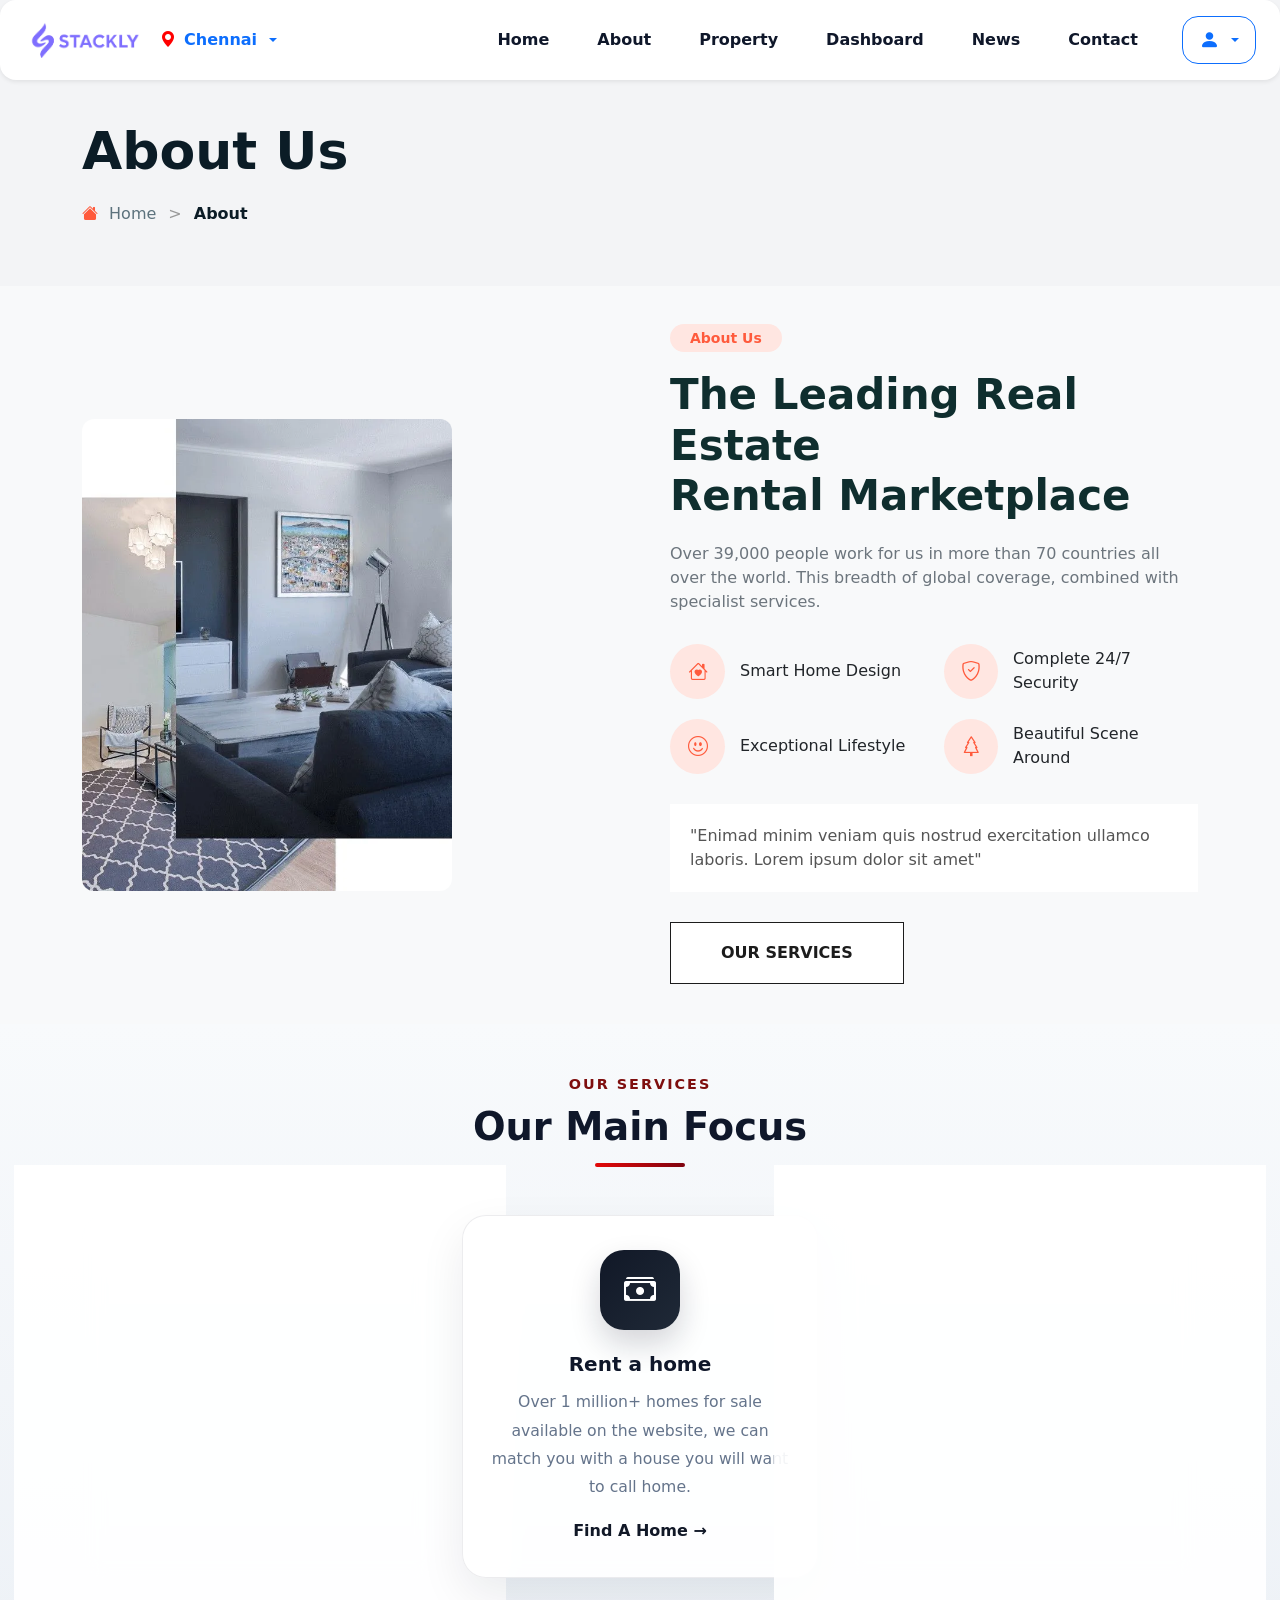
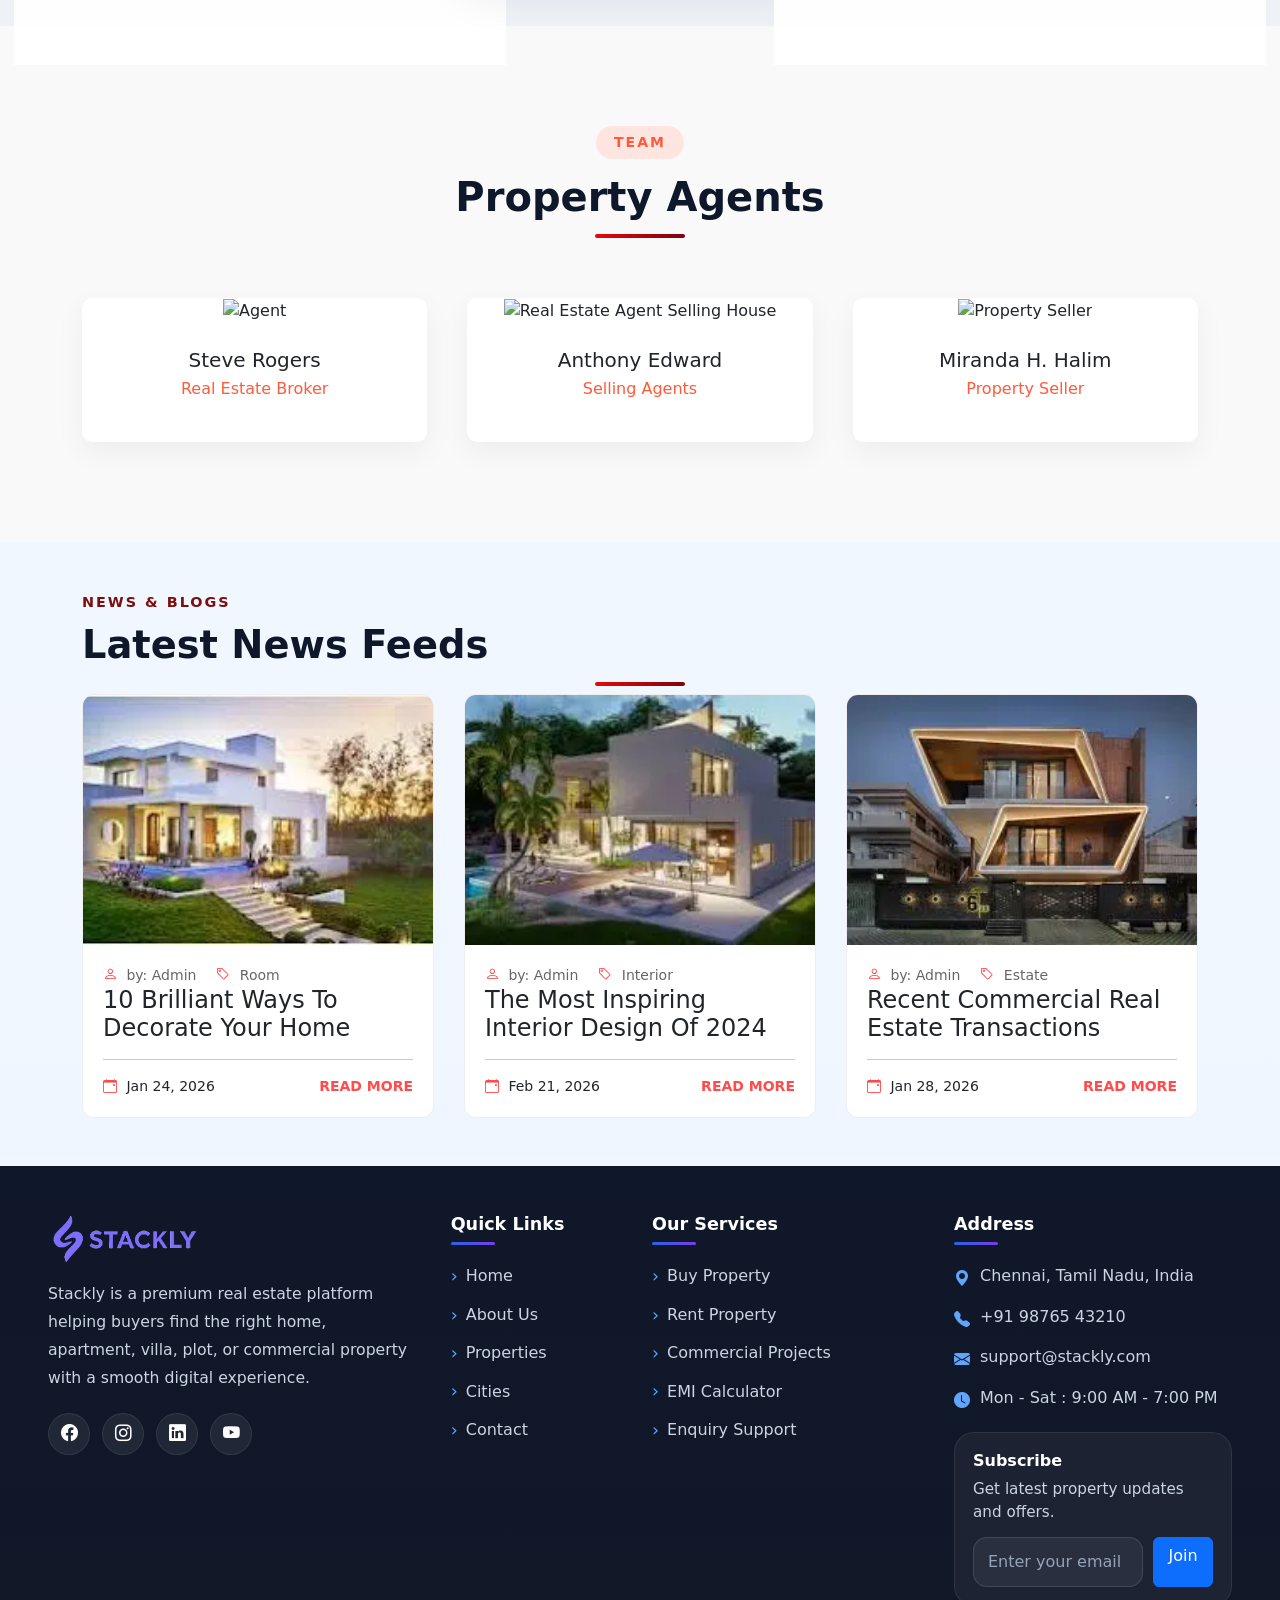
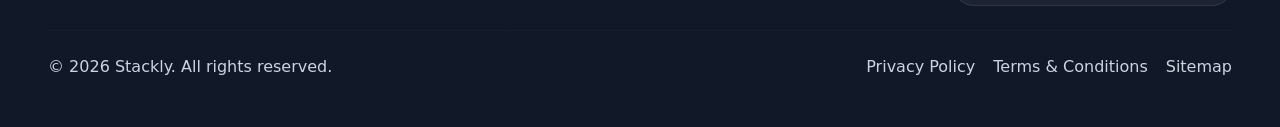
==== commit 0d8eb331: "Update about.html" ====
--- a/about.html
+++ b/about.html
@@ -109,7 +109,7 @@
 <section class="about-section">
   <div class="container about-wrapper">
     <div class="about-image">
-      <img src="aboutimgestate.jpeg" alt="">
+      <img src="aboutimgestate.webp" alt="">
     </div>
     <div class="about-content">
 
